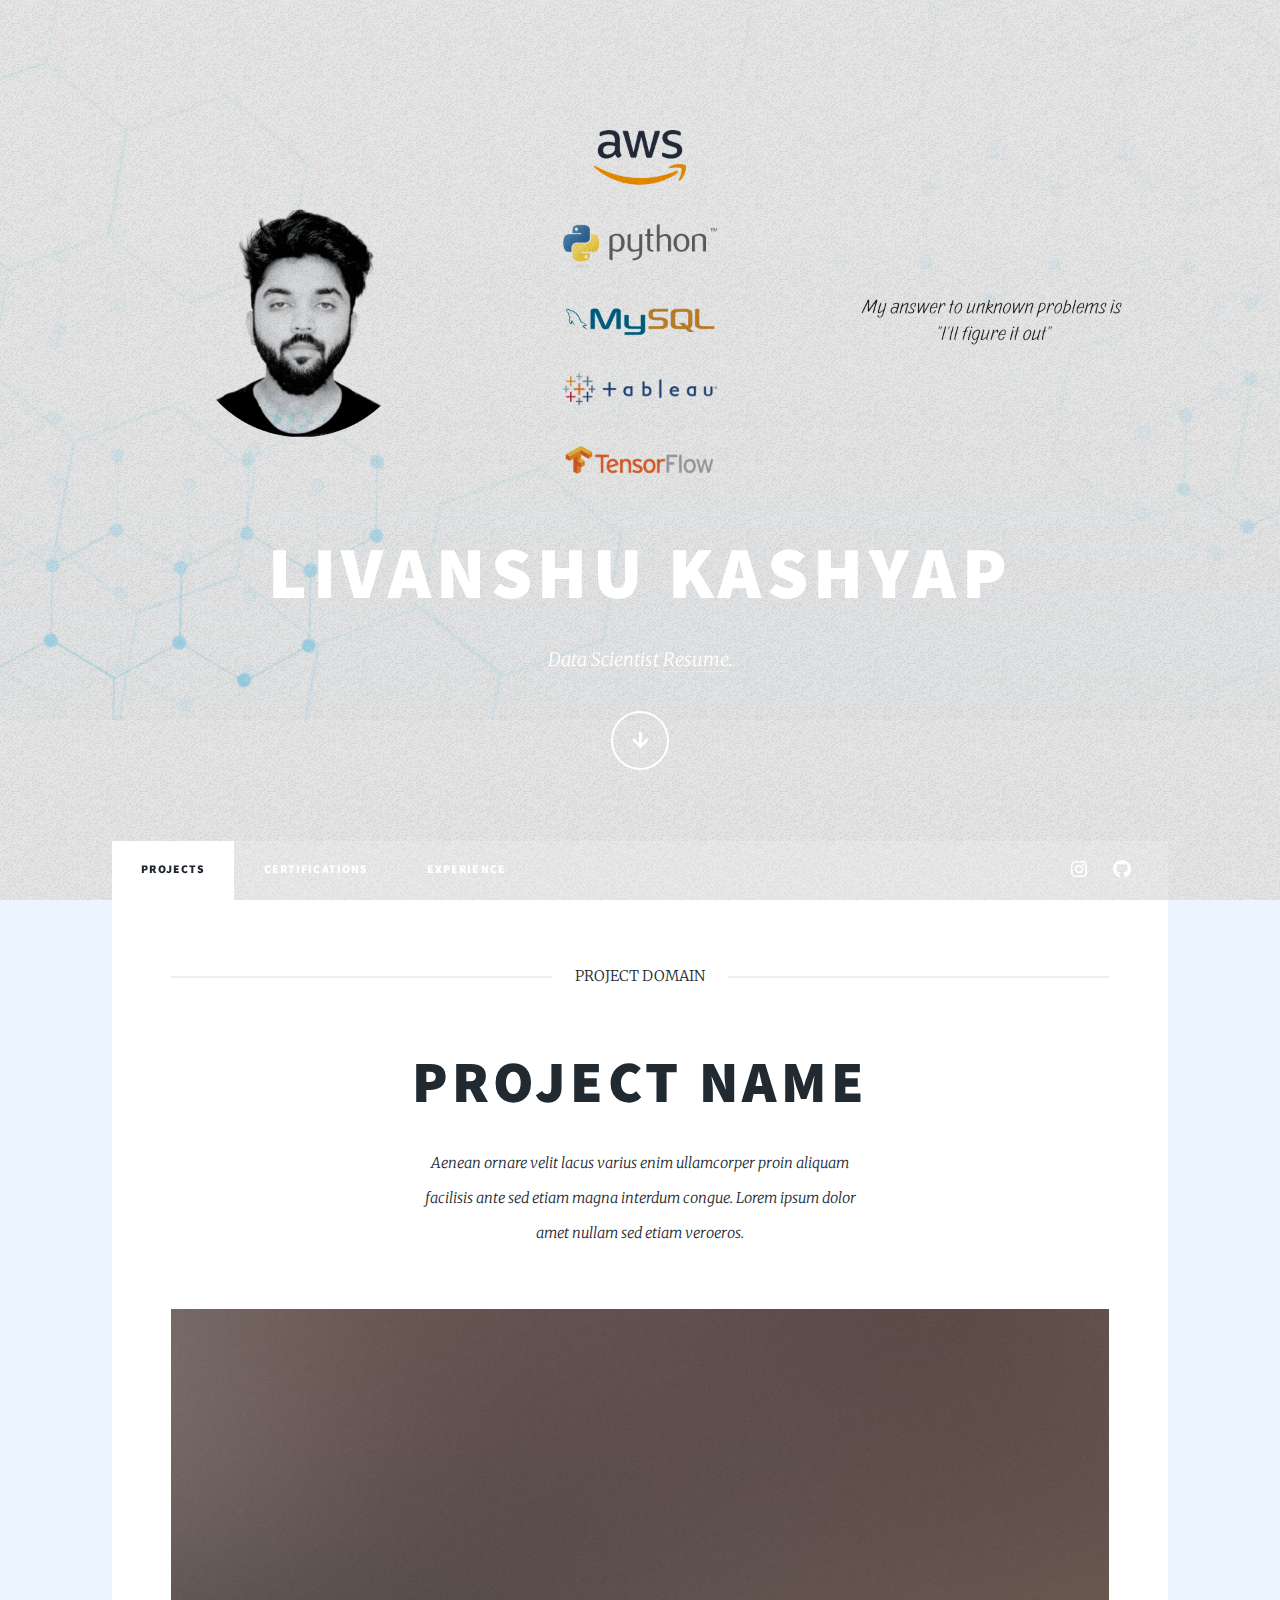
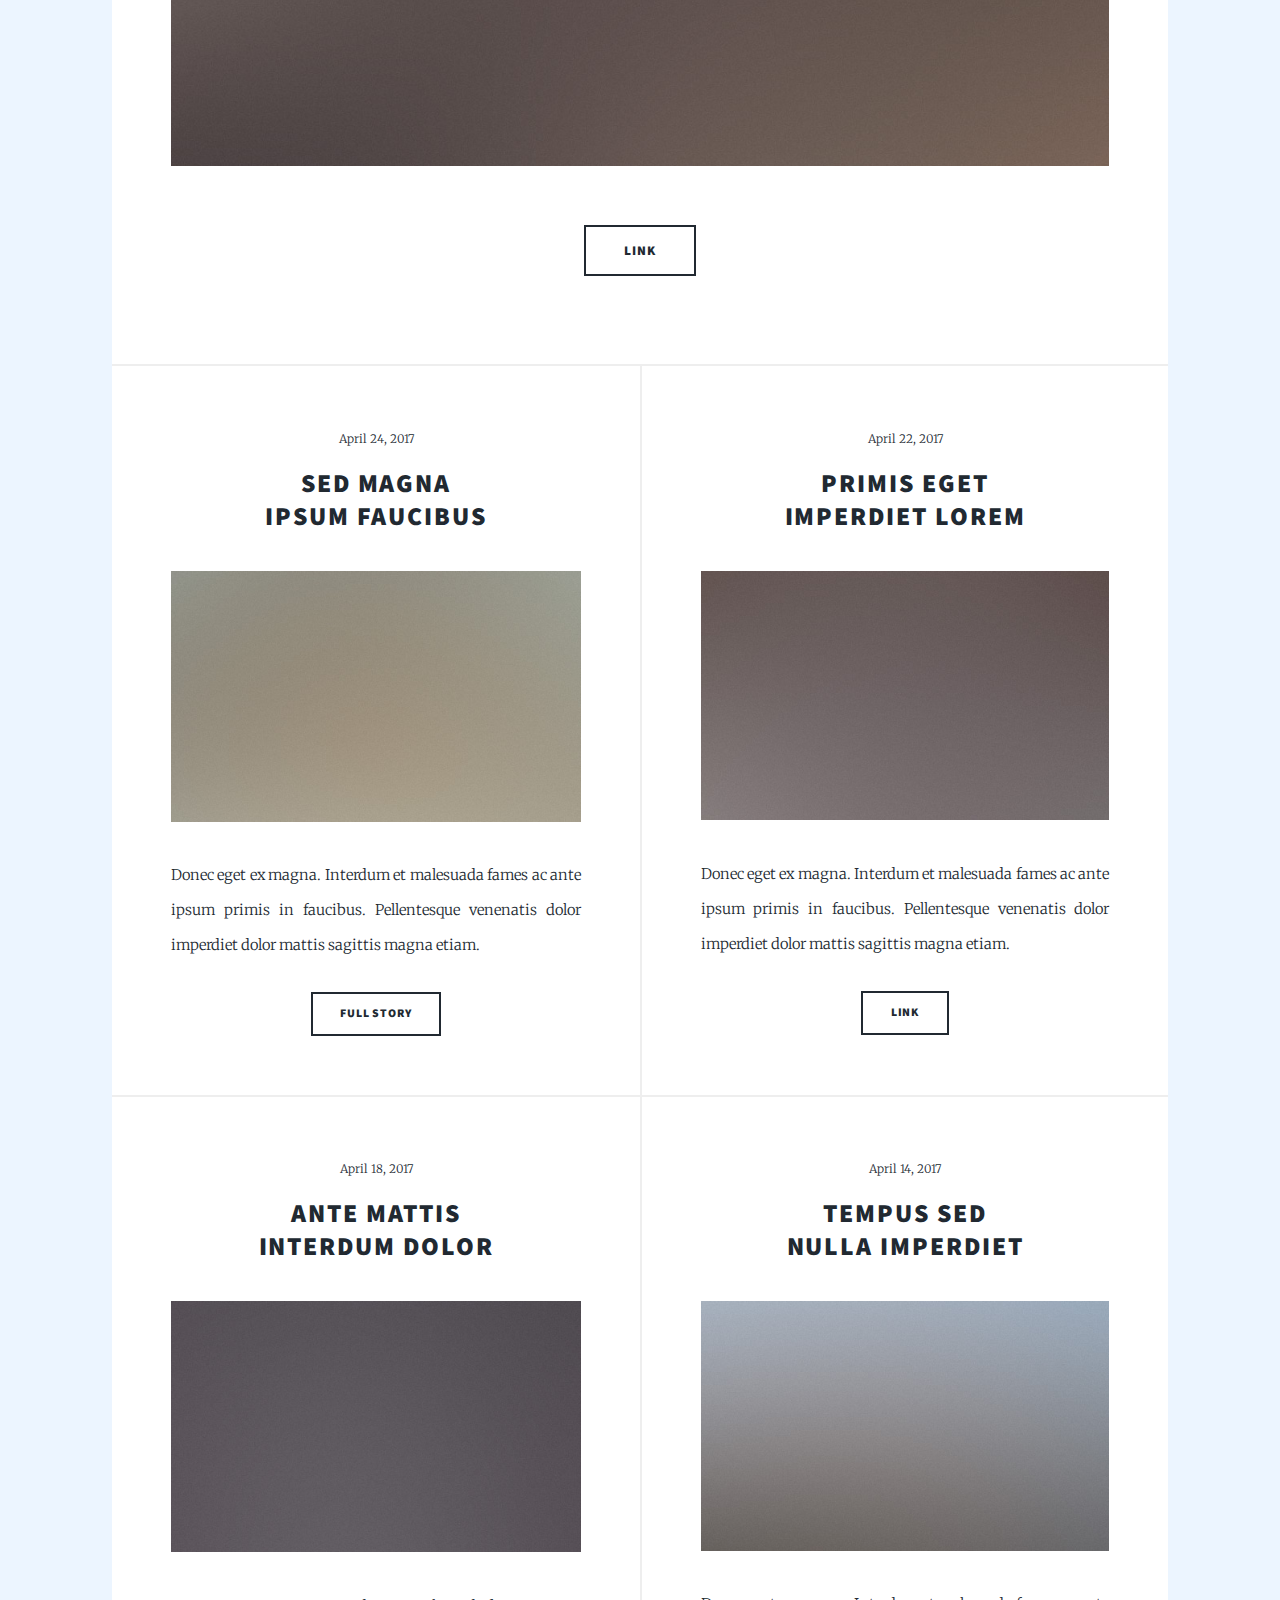
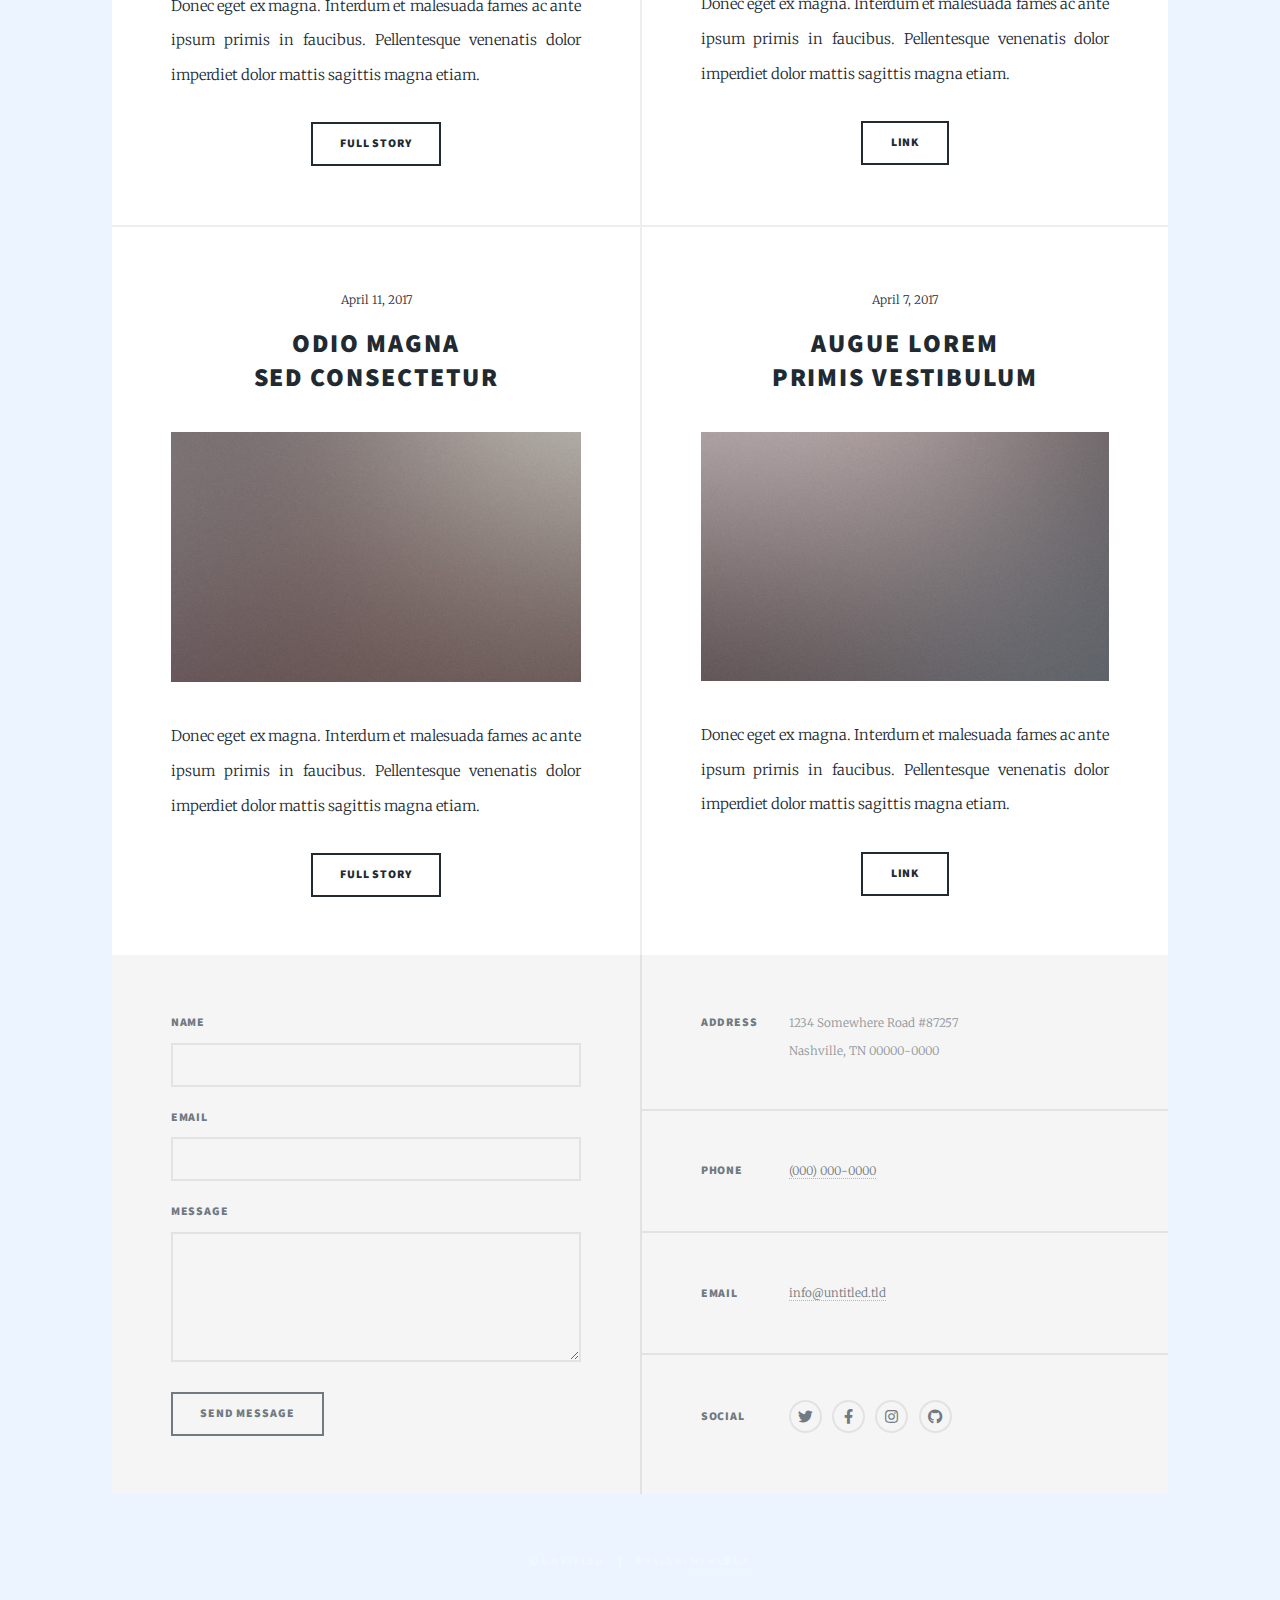
==== index.html @ 36670125 "HTML, CSS, JS files uploaded" ====
<!DOCTYPE HTML>
<!--
	Massively by HTML5 UP
	html5up.net | @ajlkn
	Free for personal and commercial use under the CCA 3.0 license (html5up.net/license)
-->
<html>
	<head>
		<title>Massively by HTML5 UP</title>
		<meta charset="utf-8" />
		<meta name="viewport" content="width=device-width, initial-scale=1, user-scalable=no" />
		<link rel="stylesheet" href="assets/css/main.css" />
		<noscript><link rel="stylesheet" href="assets/css/noscript.css" /></noscript>
	</head>
	<body class="is-preload">

		<!-- Wrapper -->
			<div id="wrapper" class="fade-in">

				<!-- Intro -->
					<div id="intro">
						<h1>Livanshu Kashyap<br />
						</h1>
						<p>Data Scientist <a href="https://html5up.net/license"> Resume</a>.</p>
						<ul class="actions">
							<li><a href="#header" class="button icon solid solo fa-arrow-down scrolly">Continue</a></li>
						</ul>
					</div>

				<!-- Header -->
					<header id="header">
						<a href="index.html" class="logo">RESUME</a>
					</header>

				<!-- Nav -->
					<nav id="nav">
						<ul class="links">
							<li class="active"><a href="index.html">PROJECTS</a></li>
							<li><a href="generic.html">CERTIFICATIONS</a></li>
							<li><a href="elements.html">EXPERIENCE</a></li>
						</ul>
						<ul class="icons">
							<li><a href="#" class="icon brands fa-instagram"><span class="label">Instagram</span></a></li>
							<li><a href="#" class="icon brands fa-github"><span class="label">GitHub</span></a></li>
						</ul>
					</nav>

				<!-- Main -->
					<div id="main">

						<!-- Featured Post -->
							<article class="post featured">
								<header class="major">
									<span class="date">PROJECT DOMAIN</span>
									<h2><a href="#">PROJECT NAME<br />
									</a></h2>
									<p>Aenean ornare velit lacus varius enim ullamcorper proin aliquam<br />
									facilisis ante sed etiam magna interdum congue. Lorem ipsum dolor<br />
									amet nullam sed etiam veroeros.</p>
								</header>
								<a href="#" class="image main"><img src="images/pic01.jpg" alt="" /></a>
								<ul class="actions special">
									<li><a href="#" class="button large">LINK</a></li>
								</ul>
							</article>

						<!-- Posts -->
							<section class="posts">
								<article>
									<header>
										<span class="date">April 24, 2017</span>
										<h2><a href="#">Sed magna<br />
										ipsum faucibus</a></h2>
									</header>
									<a href="#" class="image fit"><img src="images/pic02.jpg" alt="" /></a>
									<p>Donec eget ex magna. Interdum et malesuada fames ac ante ipsum primis in faucibus. Pellentesque venenatis dolor imperdiet dolor mattis sagittis magna etiam.</p>
									<ul class="actions special">
										<li><a href="#" class="button">Full Story</a></li>
									</ul>
								</article>
								<article>
									<header>
										<span class="date">April 22, 2017</span>
										<h2><a href="#">Primis eget<br />
										imperdiet lorem</a></h2>
									</header>
									<a href="#" class="image fit"><img src="images/pic03.jpg" alt="" /></a>
									<p>Donec eget ex magna. Interdum et malesuada fames ac ante ipsum primis in faucibus. Pellentesque venenatis dolor imperdiet dolor mattis sagittis magna etiam.</p>
									<ul class="actions special">
										<li><a href="#" class="button">LINK</a></li>
									</ul>
								</article>
								<article>
									<header>
										<span class="date">April 18, 2017</span>
										<h2><a href="#">Ante mattis<br />
										interdum dolor</a></h2>
									</header>
									<a href="#" class="image fit"><img src="images/pic04.jpg" alt="" /></a>
									<p>Donec eget ex magna. Interdum et malesuada fames ac ante ipsum primis in faucibus. Pellentesque venenatis dolor imperdiet dolor mattis sagittis magna etiam.</p>
									<ul class="actions special">
										<li><a href="#" class="button">Full Story</a></li>
									</ul>
								</article>
								<article>
									<header>
										<span class="date">April 14, 2017</span>
										<h2><a href="#">Tempus sed<br />
										nulla imperdiet</a></h2>
									</header>
									<a href="#" class="image fit"><img src="images/pic05.jpg" alt="" /></a>
									<p>Donec eget ex magna. Interdum et malesuada fames ac ante ipsum primis in faucibus. Pellentesque venenatis dolor imperdiet dolor mattis sagittis magna etiam.</p>
									<ul class="actions special">
										<li><a href="#" class="button">LINK</a></li>
									</ul>
								</article>
								<article>
									<header>
										<span class="date">April 11, 2017</span>
										<h2><a href="#">Odio magna<br />
										sed consectetur</a></h2>
									</header>
									<a href="#" class="image fit"><img src="images/pic06.jpg" alt="" /></a>
									<p>Donec eget ex magna. Interdum et malesuada fames ac ante ipsum primis in faucibus. Pellentesque venenatis dolor imperdiet dolor mattis sagittis magna etiam.</p>
									<ul class="actions special">
										<li><a href="#" class="button">Full Story</a></li>
									</ul>
								</article>
								<article>
									<header>
										<span class="date">April 7, 2017</span>
										<h2><a href="#">Augue lorem<br />
										primis vestibulum</a></h2>
									</header>
									<a href="#" class="image fit"><img src="images/pic07.jpg" alt="" /></a>
									<p>Donec eget ex magna. Interdum et malesuada fames ac ante ipsum primis in faucibus. Pellentesque venenatis dolor imperdiet dolor mattis sagittis magna etiam.</p>
									<ul class="actions special">
										<li><a href="#" class="button">LINK</a></li>
									</ul>
								</article>
							</section>

						<!-- Footer -->


					</div>

				<!-- Footer -->
					<footer id="footer">
						<section>
							<form method="post" action="#">
								<div class="fields">
									<div class="field">
										<label for="name">Name</label>
										<input type="text" name="name" id="name" />
									</div>
									<div class="field">
										<label for="email">Email</label>
										<input type="text" name="email" id="email" />
									</div>
									<div class="field">
										<label for="message">Message</label>
										<textarea name="message" id="message" rows="3"></textarea>
									</div>
								</div>
								<ul class="actions">
									<li><input type="submit" value="Send Message" /></li>
								</ul>
							</form>
						</section>
						<section class="split contact">
							<section class="alt">
								<h3>Address</h3>
								<p>1234 Somewhere Road #87257<br />
								Nashville, TN 00000-0000</p>
							</section>
							<section>
								<h3>Phone</h3>
								<p><a href="#">(000) 000-0000</a></p>
							</section>
							<section>
								<h3>Email</h3>
								<p><a href="#">info@untitled.tld</a></p>
							</section>
							<section>
								<h3>Social</h3>
								<ul class="icons alt">
									<li><a href="#" class="icon brands alt fa-twitter"><span class="label">Twitter</span></a></li>
									<li><a href="#" class="icon brands alt fa-facebook-f"><span class="label">Facebook</span></a></li>
									<li><a href="#" class="icon brands alt fa-instagram"><span class="label">Instagram</span></a></li>
									<li><a href="#" class="icon brands alt fa-github"><span class="label">GitHub</span></a></li>
								</ul>
							</section>
						</section>
					</footer>

				<!-- Copyright -->
					<div id="copyright">
						<ul><li>&copy; Untitled</li><li>Design: <a href="https://html5up.net">HTML5 UP</a></li></ul>
					</div>

			</div>

		<!-- Scripts -->
			<script src="assets/js/jquery.min.js"></script>
			<script src="assets/js/jquery.scrollex.min.js"></script>
			<script src="assets/js/jquery.scrolly.min.js"></script>
			<script src="assets/js/browser.min.js"></script>
			<script src="assets/js/breakpoints.min.js"></script>
			<script src="assets/js/util.js"></script>
			<script src="assets/js/main.js"></script>

	</body>
</html>
---- assets/css/main.css ----
@import url(fontawesome-all.min.css);
@import url("https://fonts.googleapis.com/css?family=Merriweather:300,700,300italic,700italic|Source+Sans+Pro:900");

/*
	Massively by HTML5 UP
	html5up.net | @ajlkn
	Free for personal and commercial use under the CCA 3.0 license (html5up.net/license)
*/

html, body, div, span, applet, object,
iframe, h1, h2, h3, h4, h5, h6, p, blockquote,
pre, a, abbr, acronym, address, big, cite,
code, del, dfn, em, img, ins, kbd, q, s, samp,
small, strike, strong, sub, sup, tt, var, b,
u, i, center, dl, dt, dd, ol, ul, li, fieldset,
form, label, legend, table, caption, tbody,
tfoot, thead, tr, th, td, article, aside,
canvas, details, embed, figure, figcaption,
footer, header, hgroup, menu, nav, output, ruby,
section, summary, time, mark, audio, video {
	margin: 0;
	padding: 0;
	border: 0;
	font-size: 100%;
	font: inherit;
	vertical-align: baseline;}

article, aside, details, figcaption, figure,
footer, header, hgroup, menu, nav, section {
	display: block;}

body {
	line-height: 1;
}

ol, ul {
	list-style: none;
}

blockquote, q {
	quotes: none;
}

	blockquote:before, blockquote:after, q:before, q:after {
		content: '';
		content: none;
	}

table {
	border-collapse: collapse;
	border-spacing: 0;
}

body {
	-webkit-text-size-adjust: none;
}

mark {
	background-color: transparent;
	color: inherit;
}

input::-moz-focus-inner {
	border: 0;
	padding: 0;
}

input, select, textarea {
	-moz-appearance: none;
	-webkit-appearance: none;
	-ms-appearance: none;
	appearance: none;
}

/* Basic */

	@-ms-viewport {
		width: device-width;
	}

	body {
		-ms-overflow-style: scrollbar;
	}

	@media screen and (max-width: 480px) {

		html, body {
			min-width: 320px;
		}

	}

	html {
		box-sizing: border-box;
	}

	*, *:before, *:after {
		box-sizing: inherit;
	}

	body {
		background-color: #ecf5ff;
	}

		body.is-preload *, body.is-preload *:before, body.is-preload *:after {
			-moz-animation: none !important;
			-webkit-animation: none !important;
			-ms-animation: none !important;
			animation: none !important;
			-moz-transition: none !important;
			-webkit-transition: none !important;
			-ms-transition: none !important;
			transition: none !important;
		}

/* Type */

	html {
		font-size: 16pt;
	}

		@media screen and (max-width: 1680px) {

			html {
				font-size: 12pt;
			}

		}

		@media screen and (max-width: 1280px) {

			html {
				font-size: 11pt;
			}

		}

		@media screen and (max-width: 360px) {

			html {
				font-size: 10pt;
			}

		}

	body {
		color: #212931;
	}

	body, input, select, textarea {
		font-family: "Merriweather", Georgia, serif;
		font-weight: 300;
		font-size: 1rem;
		line-height: 2.375;
	}

	a {
		-moz-transition: color 0.2s ease-in-out, background-color 0.2s ease-in-out, border-color 0.2s ease-in-out, box-shadow 0.2s ease-in-out;
		-webkit-transition: color 0.2s ease-in-out, background-color 0.2s ease-in-out, border-color 0.2s ease-in-out, box-shadow 0.2s ease-in-out;
		-ms-transition: color 0.2s ease-in-out, background-color 0.2s ease-in-out, border-color 0.2s ease-in-out, box-shadow 0.2s ease-in-out;
		transition: color 0.2s ease-in-out, background-color 0.2s ease-in-out, border-color 0.2s ease-in-out, box-shadow 0.2s ease-in-out;
		border-bottom: dotted 1px;
		text-decoration: none;
	}

		a:hover {
			border-bottom-color: transparent;
		}

	strong, b {
		font-weight: 600;
	}

	em, i {
		font-style: italic;
	}

	p {
		text-align: justify;
		margin: 0 0 2rem 0;
	}

	h1, h2, h3, h4, h5, h6 {
		font-family: "Source Sans Pro", Helvetica, sans-serif;
		font-weight: 900;
		line-height: 1.5;
		letter-spacing: 0.075em;
		text-transform: uppercase;
		margin: 0 0 1rem 0;
	}

		h1 a, h2 a, h3 a, h4 a, h5 a, h6 a {
			border-bottom: 0;
			color: inherit;
			text-decoration: none;
		}

	h1 {
		font-size: 4rem;
		line-height: 1.1;
		margin: 0 0 2rem 0;
	}

	h2 {
		font-size: 1.75rem;
		line-height: 1.3;
		margin: 0 0 1.5rem 0;
	}

	h3 {
		font-size: 1.25rem;
		margin: 0 0 1.5rem 0;
	}

	h4 {
		font-size: 1rem;
	}

	h5 {
		font-size: 0.9rem;
	}

	h6 {
		font-size: 0.8rem;
	}

	sub {
		font-size: 0.8rem;
		position: relative;
		top: 0.5rem;
	}

	sup {
		font-size: 0.8rem;
		position: relative;
		top: -0.5rem;
	}

	blockquote {
		border-left: solid 4px;
		font-style: italic;
		margin: 0 0 2rem 0;
		padding: 0.5rem 0 0.5rem 2rem;
	}

	code {
		border: solid 2px;
		font-family: "Courier New", monospace;
		font-size: 0.9rem;
		margin: 0 0.25rem;
		padding: 0.25rem 0.65rem;
	}

	pre {
		-webkit-overflow-scrolling: touch;
		font-family: "Courier New", monospace;
		font-size: 0.9rem;
		margin: 0 0 2rem 0;
	}

		pre code {
			display: block;
			line-height: 1.75;
			padding: 1rem 1.5rem;
			overflow-x: auto;
		}

	hr {
		border: 0;
		border-bottom: solid 2px;
		margin: 3rem 0;
	}

		hr.major {
			margin: 5rem 0;
		}

	.align-left {
		text-align: left;
	}

	.align-center {
		text-align: center;
	}

	.align-right {
		text-align: right;
	}

	input, select, textarea {
		color: #212931;
	}

	a {
		color: #212931;
		border-bottom-color: rgba(33, 41, 49, 0.5);
	}

		a:hover {
			border-bottom-color: transparent;
			color: #18bfef !important;
		}

	strong, b {
		color: #212931;
	}

	h1, h2, h3, h4, h5, h6 {
		color: #212931;
	}

	blockquote {
		border-left-color: #eeeeee;
	}

	code {
		background: rgba(220, 220, 220, 0.25);
		border-color: #eeeeee;
	}

	hr {
		border-bottom-color: #eeeeee;
	}

/* Row */

	.row {
		display: flex;
		flex-wrap: wrap;
		box-sizing: border-box;
		align-items: stretch;
	}

		.row > * {
			box-sizing: border-box;
		}

		.row.gtr-uniform > * > :last-child {
			margin-bottom: 0;
		}

		.row.aln-left {
			justify-content: flex-start;
		}

		.row.aln-center {
			justify-content: center;
		}

		.row.aln-right {
			justify-content: flex-end;
		}

		.row.aln-top {
			align-items: flex-start;
		}

		.row.aln-middle {
			align-items: center;
		}

		.row.aln-bottom {
			align-items: flex-end;
		}

		.row > .imp {
			order: -1;
		}

		.row > .col-1 {
			width: 8.33333%;
		}

		.row > .off-1 {
			margin-left: 8.33333%;
		}

		.row > .col-2 {
			width: 16.66667%;
		}

		.row > .off-2 {
			margin-left: 16.66667%;
		}

		.row > .col-3 {
			width: 25%;
		}

		.row > .off-3 {
			margin-left: 25%;
		}

		.row > .col-4 {
			width: 33.33333%;
		}

		.row > .off-4 {
			margin-left: 33.33333%;
		}

		.row > .col-5 {
			width: 41.66667%;
		}

		.row > .off-5 {
			margin-left: 41.66667%;
		}

		.row > .col-6 {
			width: 50%;
		}

		.row > .off-6 {
			margin-left: 50%;
		}

		.row > .col-7 {
			width: 58.33333%;
		}

		.row > .off-7 {
			margin-left: 58.33333%;
		}

		.row > .col-8 {
			width: 66.66667%;
		}

		.row > .off-8 {
			margin-left: 66.66667%;
		}

		.row > .col-9 {
			width: 75%;
		}

		.row > .off-9 {
			margin-left: 75%;
		}

		.row > .col-10 {
			width: 83.33333%;
		}

		.row > .off-10 {
			margin-left: 83.33333%;
		}

		.row > .col-11 {
			width: 91.66667%;
		}

		.row > .off-11 {
			margin-left: 91.66667%;
		}

		.row > .col-12 {
			width: 100%;
		}

		.row > .off-12 {
			margin-left: 100%;
		}

		.row.gtr-0 {
			margin-top: 0;
			margin-left: 0rem;
		}

			.row.gtr-0 > * {
				padding: 0 0 0 0rem;
			}

			.row.gtr-0.gtr-uniform {
				margin-top: 0rem;
			}

				.row.gtr-0.gtr-uniform > * {
					padding-top: 0rem;
				}

		.row.gtr-25 {
			margin-top: 0;
			margin-left: -0.375rem;
		}

			.row.gtr-25 > * {
				padding: 0 0 0 0.375rem;
			}

			.row.gtr-25.gtr-uniform {
				margin-top: -0.375rem;
			}

				.row.gtr-25.gtr-uniform > * {
					padding-top: 0.375rem;
				}

		.row.gtr-50 {
			margin-top: 0;
			margin-left: -0.75rem;
		}

			.row.gtr-50 > * {
				padding: 0 0 0 0.75rem;
			}

			.row.gtr-50.gtr-uniform {
				margin-top: -0.75rem;
			}

				.row.gtr-50.gtr-uniform > * {
					padding-top: 0.75rem;
				}

		.row {
			margin-top: 0;
			margin-left: -1.5rem;
		}

			.row > * {
				padding: 0 0 0 1.5rem;
			}

			.row.gtr-uniform {
				margin-top: -1.5rem;
			}

				.row.gtr-uniform > * {
					padding-top: 1.5rem;
				}

		.row.gtr-150 {
			margin-top: 0;
			margin-left: -2.25rem;
		}

			.row.gtr-150 > * {
				padding: 0 0 0 2.25rem;
			}

			.row.gtr-150.gtr-uniform {
				margin-top: -2.25rem;
			}

				.row.gtr-150.gtr-uniform > * {
					padding-top: 2.25rem;
				}

		.row.gtr-200 {
			margin-top: 0;
			margin-left: -3rem;
		}

			.row.gtr-200 > * {
				padding: 0 0 0 3rem;
			}

			.row.gtr-200.gtr-uniform {
				margin-top: -3rem;
			}

				.row.gtr-200.gtr-uniform > * {
					padding-top: 3rem;
				}

		@media screen and (max-width: 1680px) {

			.row {
				display: flex;
				flex-wrap: wrap;
				box-sizing: border-box;
				align-items: stretch;
			}

				.row > * {
					box-sizing: border-box;
				}

				.row.gtr-uniform > * > :last-child {
					margin-bottom: 0;
				}

				.row.aln-left {
					justify-content: flex-start;
				}

				.row.aln-center {
					justify-content: center;
				}

				.row.aln-right {
					justify-content: flex-end;
				}

				.row.aln-top {
					align-items: flex-start;
				}

				.row.aln-middle {
					align-items: center;
				}

				.row.aln-bottom {
					align-items: flex-end;
				}

				.row > .imp-xlarge {
					order: -1;
				}

				.row > .col-1-xlarge {
					width: 8.33333%;
				}

				.row > .off-1-xlarge {
					margin-left: 8.33333%;
				}

				.row > .col-2-xlarge {
					width: 16.66667%;
				}

				.row > .off-2-xlarge {
					margin-left: 16.66667%;
				}

				.row > .col-3-xlarge {
					width: 25%;
				}

				.row > .off-3-xlarge {
					margin-left: 25%;
				}

				.row > .col-4-xlarge {
					width: 33.33333%;
				}

				.row > .off-4-xlarge {
					margin-left: 33.33333%;
				}

				.row > .col-5-xlarge {
					width: 41.66667%;
				}

				.row > .off-5-xlarge {
					margin-left: 41.66667%;
				}

				.row > .col-6-xlarge {
					width: 50%;
				}

				.row > .off-6-xlarge {
					margin-left: 50%;
				}

				.row > .col-7-xlarge {
					width: 58.33333%;
				}

				.row > .off-7-xlarge {
					margin-left: 58.33333%;
				}

				.row > .col-8-xlarge {
					width: 66.66667%;
				}

				.row > .off-8-xlarge {
					margin-left: 66.66667%;
				}

				.row > .col-9-xlarge {
					width: 75%;
				}

				.row > .off-9-xlarge {
					margin-left: 75%;
				}

				.row > .col-10-xlarge {
					width: 83.33333%;
				}

				.row > .off-10-xlarge {
					margin-left: 83.33333%;
				}

				.row > .col-11-xlarge {
					width: 91.66667%;
				}

				.row > .off-11-xlarge {
					margin-left: 91.66667%;
				}

				.row > .col-12-xlarge {
					width: 100%;
				}

				.row > .off-12-xlarge {
					margin-left: 100%;
				}

				.row.gtr-0 {
					margin-top: 0;
					margin-left: 0rem;
				}

					.row.gtr-0 > * {
						padding: 0 0 0 0rem;
					}

					.row.gtr-0.gtr-uniform {
						margin-top: 0rem;
					}

						.row.gtr-0.gtr-uniform > * {
							padding-top: 0rem;
						}

				.row.gtr-25 {
					margin-top: 0;
					margin-left: -0.375rem;
				}

					.row.gtr-25 > * {
						padding: 0 0 0 0.375rem;
					}

					.row.gtr-25.gtr-uniform {
						margin-top: -0.375rem;
					}

						.row.gtr-25.gtr-uniform > * {
							padding-top: 0.375rem;
						}

				.row.gtr-50 {
					margin-top: 0;
					margin-left: -0.75rem;
				}

					.row.gtr-50 > * {
						padding: 0 0 0 0.75rem;
					}

					.row.gtr-50.gtr-uniform {
						margin-top: -0.75rem;
					}

						.row.gtr-50.gtr-uniform > * {
							padding-top: 0.75rem;
						}

				.row {
					margin-top: 0;
					margin-left: -1.5rem;
				}

					.row > * {
						padding: 0 0 0 1.5rem;
					}

					.row.gtr-uniform {
						margin-top: -1.5rem;
					}

						.row.gtr-uniform > * {
							padding-top: 1.5rem;
						}

				.row.gtr-150 {
					margin-top: 0;
					margin-left: -2.25rem;
				}

					.row.gtr-150 > * {
						padding: 0 0 0 2.25rem;
					}

					.row.gtr-150.gtr-uniform {
						margin-top: -2.25rem;
					}

						.row.gtr-150.gtr-uniform > * {
							padding-top: 2.25rem;
						}

				.row.gtr-200 {
					margin-top: 0;
					margin-left: -3rem;
				}

					.row.gtr-200 > * {
						padding: 0 0 0 3rem;
					}

					.row.gtr-200.gtr-uniform {
						margin-top: -3rem;
					}

						.row.gtr-200.gtr-uniform > * {
							padding-top: 3rem;
						}

		}

		@media screen and (max-width: 1280px) {

			.row {
				display: flex;
				flex-wrap: wrap;
				box-sizing: border-box;
				align-items: stretch;
			}

				.row > * {
					box-sizing: border-box;
				}

				.row.gtr-uniform > * > :last-child {
					margin-bottom: 0;
				}

				.row.aln-left {
					justify-content: flex-start;
				}

				.row.aln-center {
					justify-content: center;
				}

				.row.aln-right {
					justify-content: flex-end;
				}

				.row.aln-top {
					align-items: flex-start;
				}

				.row.aln-middle {
					align-items: center;
				}

				.row.aln-bottom {
					align-items: flex-end;
				}

				.row > .imp-large {
					order: -1;
				}

				.row > .col-1-large {
					width: 8.33333%;
				}

				.row > .off-1-large {
					margin-left: 8.33333%;
				}

				.row > .col-2-large {
					width: 16.66667%;
				}

				.row > .off-2-large {
					margin-left: 16.66667%;
				}

				.row > .col-3-large {
					width: 25%;
				}

				.row > .off-3-large {
					margin-left: 25%;
				}

				.row > .col-4-large {
					width: 33.33333%;
				}

				.row > .off-4-large {
					margin-left: 33.33333%;
				}

				.row > .col-5-large {
					width: 41.66667%;
				}

				.row > .off-5-large {
					margin-left: 41.66667%;
				}

				.row > .col-6-large {
					width: 50%;
				}

				.row > .off-6-large {
					margin-left: 50%;
				}

				.row > .col-7-large {
					width: 58.33333%;
				}

				.row > .off-7-large {
					margin-left: 58.33333%;
				}

				.row > .col-8-large {
					width: 66.66667%;
				}

				.row > .off-8-large {
					margin-left: 66.66667%;
				}

				.row > .col-9-large {
					width: 75%;
				}

				.row > .off-9-large {
					margin-left: 75%;
				}

				.row > .col-10-large {
					width: 83.33333%;
				}

				.row > .off-10-large {
					margin-left: 83.33333%;
				}

				.row > .col-11-large {
					width: 91.66667%;
				}

				.row > .off-11-large {
					margin-left: 91.66667%;
				}

				.row > .col-12-large {
					width: 100%;
				}

				.row > .off-12-large {
					margin-left: 100%;
				}

				.row.gtr-0 {
					margin-top: 0;
					margin-left: 0rem;
				}

					.row.gtr-0 > * {
						padding: 0 0 0 0rem;
					}

					.row.gtr-0.gtr-uniform {
						margin-top: 0rem;
					}

						.row.gtr-0.gtr-uniform > * {
							padding-top: 0rem;
						}

				.row.gtr-25 {
					margin-top: 0;
					margin-left: -0.375rem;
				}

					.row.gtr-25 > * {
						padding: 0 0 0 0.375rem;
					}

					.row.gtr-25.gtr-uniform {
						margin-top: -0.375rem;
					}

						.row.gtr-25.gtr-uniform > * {
							padding-top: 0.375rem;
						}

				.row.gtr-50 {
					margin-top: 0;
					margin-left: -0.75rem;
				}

					.row.gtr-50 > * {
						padding: 0 0 0 0.75rem;
					}

					.row.gtr-50.gtr-uniform {
						margin-top: -0.75rem;
					}

						.row.gtr-50.gtr-uniform > * {
							padding-top: 0.75rem;
						}

				.row {
					margin-top: 0;
					margin-left: -1.5rem;
				}

					.row > * {
						padding: 0 0 0 1.5rem;
					}

					.row.gtr-uniform {
						margin-top: -1.5rem;
					}

						.row.gtr-uniform > * {
							padding-top: 1.5rem;
						}

				.row.gtr-150 {
					margin-top: 0;
					margin-left: -2.25rem;
				}

					.row.gtr-150 > * {
						padding: 0 0 0 2.25rem;
					}

					.row.gtr-150.gtr-uniform {
						margin-top: -2.25rem;
					}

						.row.gtr-150.gtr-uniform > * {
							padding-top: 2.25rem;
						}

				.row.gtr-200 {
					margin-top: 0;
					margin-left: -3rem;
				}

					.row.gtr-200 > * {
						padding: 0 0 0 3rem;
					}

					.row.gtr-200.gtr-uniform {
						margin-top: -3rem;
					}

						.row.gtr-200.gtr-uniform > * {
							padding-top: 3rem;
						}

		}

		@media screen and (max-width: 980px) {

			.row {
				display: flex;
				flex-wrap: wrap;
				box-sizing: border-box;
				align-items: stretch;
			}

				.row > * {
					box-sizing: border-box;
				}

				.row.gtr-uniform > * > :last-child {
					margin-bottom: 0;
				}

				.row.aln-left {
					justify-content: flex-start;
				}

				.row.aln-center {
					justify-content: center;
				}

				.row.aln-right {
					justify-content: flex-end;
				}

				.row.aln-top {
					align-items: flex-start;
				}

				.row.aln-middle {
					align-items: center;
				}

				.row.aln-bottom {
					align-items: flex-end;
				}

				.row > .imp-medium {
					order: -1;
				}

				.row > .col-1-medium {
					width: 8.33333%;
				}

				.row > .off-1-medium {
					margin-left: 8.33333%;
				}

				.row > .col-2-medium {
					width: 16.66667%;
				}

				.row > .off-2-medium {
					margin-left: 16.66667%;
				}

				.row > .col-3-medium {
					width: 25%;
				}

				.row > .off-3-medium {
					margin-left: 25%;
				}

				.row > .col-4-medium {
					width: 33.33333%;
				}

				.row > .off-4-medium {
					margin-left: 33.33333%;
				}

				.row > .col-5-medium {
					width: 41.66667%;
				}

				.row > .off-5-medium {
					margin-left: 41.66667%;
				}

				.row > .col-6-medium {
					width: 50%;
				}

				.row > .off-6-medium {
					margin-left: 50%;
				}

				.row > .col-7-medium {
					width: 58.33333%;
				}

				.row > .off-7-medium {
					margin-left: 58.33333%;
				}

				.row > .col-8-medium {
					width: 66.66667%;
				}

				.row > .off-8-medium {
					margin-left: 66.66667%;
				}

				.row > .col-9-medium {
					width: 75%;
				}

				.row > .off-9-medium {
					margin-left: 75%;
				}

				.row > .col-10-medium {
					width: 83.33333%;
				}

				.row > .off-10-medium {
					margin-left: 83.33333%;
				}

				.row > .col-11-medium {
					width: 91.66667%;
				}

				.row > .off-11-medium {
					margin-left: 91.66667%;
				}

				.row > .col-12-medium {
					width: 100%;
				}

				.row > .off-12-medium {
					margin-left: 100%;
				}

				.row.gtr-0 {
					margin-top: 0;
					margin-left: 0rem;
				}

					.row.gtr-0 > * {
						padding: 0 0 0 0rem;
					}

					.row.gtr-0.gtr-uniform {
						margin-top: 0rem;
					}

						.row.gtr-0.gtr-uniform > * {
							padding-top: 0rem;
						}

				.row.gtr-25 {
					margin-top: 0;
					margin-left: -0.375rem;
				}

					.row.gtr-25 > * {
						padding: 0 0 0 0.375rem;
					}

					.row.gtr-25.gtr-uniform {
						margin-top: -0.375rem;
					}

						.row.gtr-25.gtr-uniform > * {
							padding-top: 0.375rem;
						}

				.row.gtr-50 {
					margin-top: 0;
					margin-left: -0.75rem;
				}

					.row.gtr-50 > * {
						padding: 0 0 0 0.75rem;
					}

					.row.gtr-50.gtr-uniform {
						margin-top: -0.75rem;
					}

						.row.gtr-50.gtr-uniform > * {
							padding-top: 0.75rem;
						}

				.row {
					margin-top: 0;
					margin-left: -1.5rem;
				}

					.row > * {
						padding: 0 0 0 1.5rem;
					}

					.row.gtr-uniform {
						margin-top: -1.5rem;
					}

						.row.gtr-uniform > * {
							padding-top: 1.5rem;
						}

				.row.gtr-150 {
					margin-top: 0;
					margin-left: -2.25rem;
				}

					.row.gtr-150 > * {
						padding: 0 0 0 2.25rem;
					}

					.row.gtr-150.gtr-uniform {
						margin-top: -2.25rem;
					}

						.row.gtr-150.gtr-uniform > * {
							padding-top: 2.25rem;
						}

				.row.gtr-200 {
					margin-top: 0;
					margin-left: -3rem;
				}

					.row.gtr-200 > * {
						padding: 0 0 0 3rem;
					}

					.row.gtr-200.gtr-uniform {
						margin-top: -3rem;
					}

						.row.gtr-200.gtr-uniform > * {
							padding-top: 3rem;
						}

		}

		@media screen and (max-width: 736px) {

			.row {
				display: flex;
				flex-wrap: wrap;
				box-sizing: border-box;
				align-items: stretch;
			}

				.row > * {
					box-sizing: border-box;
				}

				.row.gtr-uniform > * > :last-child {
					margin-bottom: 0;
				}

				.row.aln-left {
					justify-content: flex-start;
				}

				.row.aln-center {
					justify-content: center;
				}

				.row.aln-right {
					justify-content: flex-end;
				}

				.row.aln-top {
					align-items: flex-start;
				}

				.row.aln-middle {
					align-items: center;
				}

				.row.aln-bottom {
					align-items: flex-end;
				}

				.row > .imp-small {
					order: -1;
				}

				.row > .col-1-small {
					width: 8.33333%;
				}

				.row > .off-1-small {
					margin-left: 8.33333%;
				}

				.row > .col-2-small {
					width: 16.66667%;
				}

				.row > .off-2-small {
					margin-left: 16.66667%;
				}

				.row > .col-3-small {
					width: 25%;
				}

				.row > .off-3-small {
					margin-left: 25%;
				}

				.row > .col-4-small {
					width: 33.33333%;
				}

				.row > .off-4-small {
					margin-left: 33.33333%;
				}

				.row > .col-5-small {
					width: 41.66667%;
				}

				.row > .off-5-small {
					margin-left: 41.66667%;
				}

				.row > .col-6-small {
					width: 50%;
				}

				.row > .off-6-small {
					margin-left: 50%;
				}

				.row > .col-7-small {
					width: 58.33333%;
				}

				.row > .off-7-small {
					margin-left: 58.33333%;
				}

				.row > .col-8-small {
					width: 66.66667%;
				}

				.row > .off-8-small {
					margin-left: 66.66667%;
				}

				.row > .col-9-small {
					width: 75%;
				}

				.row > .off-9-small {
					margin-left: 75%;
				}

				.row > .col-10-small {
					width: 83.33333%;
				}

				.row > .off-10-small {
					margin-left: 83.33333%;
				}

				.row > .col-11-small {
					width: 91.66667%;
				}

				.row > .off-11-small {
					margin-left: 91.66667%;
				}

				.row > .col-12-small {
					width: 100%;
				}

				.row > .off-12-small {
					margin-left: 100%;
				}

				.row.gtr-0 {
					margin-top: 0;
					margin-left: 0rem;
				}

					.row.gtr-0 > * {
						padding: 0 0 0 0rem;
					}

					.row.gtr-0.gtr-uniform {
						margin-top: 0rem;
					}

						.row.gtr-0.gtr-uniform > * {
							padding-top: 0rem;
						}

				.row.gtr-25 {
					margin-top: 0;
					margin-left: -0.375rem;
				}

					.row.gtr-25 > * {
						padding: 0 0 0 0.375rem;
					}

					.row.gtr-25.gtr-uniform {
						margin-top: -0.375rem;
					}

						.row.gtr-25.gtr-uniform > * {
							padding-top: 0.375rem;
						}

				.row.gtr-50 {
					margin-top: 0;
					margin-left: -0.75rem;
				}

					.row.gtr-50 > * {
						padding: 0 0 0 0.75rem;
					}

					.row.gtr-50.gtr-uniform {
						margin-top: -0.75rem;
					}

						.row.gtr-50.gtr-uniform > * {
							padding-top: 0.75rem;
						}

				.row {
					margin-top: 0;
					margin-left: -1.5rem;
				}

					.row > * {
						padding: 0 0 0 1.5rem;
					}

					.row.gtr-uniform {
						margin-top: -1.5rem;
					}

						.row.gtr-uniform > * {
							padding-top: 1.5rem;
						}

				.row.gtr-150 {
					margin-top: 0;
					margin-left: -2.25rem;
				}

					.row.gtr-150 > * {
						padding: 0 0 0 2.25rem;
					}

					.row.gtr-150.gtr-uniform {
						margin-top: -2.25rem;
					}

						.row.gtr-150.gtr-uniform > * {
							padding-top: 2.25rem;
						}

				.row.gtr-200 {
					margin-top: 0;
					margin-left: -3rem;
				}

					.row.gtr-200 > * {
						padding: 0 0 0 3rem;
					}

					.row.gtr-200.gtr-uniform {
						margin-top: -3rem;
					}

						.row.gtr-200.gtr-uniform > * {
							padding-top: 3rem;
						}

		}

		@media screen and (max-width: 480px) {

			.row {
				display: flex;
				flex-wrap: wrap;
				box-sizing: border-box;
				align-items: stretch;
			}

				.row > * {
					box-sizing: border-box;
				}

				.row.gtr-uniform > * > :last-child {
					margin-bottom: 0;
				}

				.row.aln-left {
					justify-content: flex-start;
				}

				.row.aln-center {
					justify-content: center;
				}

				.row.aln-right {
					justify-content: flex-end;
				}

				.row.aln-top {
					align-items: flex-start;
				}

				.row.aln-middle {
					align-items: center;
				}

				.row.aln-bottom {
					align-items: flex-end;
				}

				.row > .imp-xsmall {
					order: -1;
				}

				.row > .col-1-xsmall {
					width: 8.33333%;
				}

				.row > .off-1-xsmall {
					margin-left: 8.33333%;
				}

				.row > .col-2-xsmall {
					width: 16.66667%;
				}

				.row > .off-2-xsmall {
					margin-left: 16.66667%;
				}

				.row > .col-3-xsmall {
					width: 25%;
				}

				.row > .off-3-xsmall {
					margin-left: 25%;
				}

				.row > .col-4-xsmall {
					width: 33.33333%;
				}

				.row > .off-4-xsmall {
					margin-left: 33.33333%;
				}

				.row > .col-5-xsmall {
					width: 41.66667%;
				}

				.row > .off-5-xsmall {
					margin-left: 41.66667%;
				}

				.row > .col-6-xsmall {
					width: 50%;
				}

				.row > .off-6-xsmall {
					margin-left: 50%;
				}

				.row > .col-7-xsmall {
					width: 58.33333%;
				}

				.row > .off-7-xsmall {
					margin-left: 58.33333%;
				}

				.row > .col-8-xsmall {
					width: 66.66667%;
				}

				.row > .off-8-xsmall {
					margin-left: 66.66667%;
				}

				.row > .col-9-xsmall {
					width: 75%;
				}

				.row > .off-9-xsmall {
					margin-left: 75%;
				}

				.row > .col-10-xsmall {
					width: 83.33333%;
				}

				.row > .off-10-xsmall {
					margin-left: 83.33333%;
				}

				.row > .col-11-xsmall {
					width: 91.66667%;
				}

				.row > .off-11-xsmall {
					margin-left: 91.66667%;
				}

				.row > .col-12-xsmall {
					width: 100%;
				}

				.row > .off-12-xsmall {
					margin-left: 100%;
				}

				.row.gtr-0 {
					margin-top: 0;
					margin-left: 0rem;
				}

					.row.gtr-0 > * {
						padding: 0 0 0 0rem;
					}

					.row.gtr-0.gtr-uniform {
						margin-top: 0rem;
					}

						.row.gtr-0.gtr-uniform > * {
							padding-top: 0rem;
						}

				.row.gtr-25 {
					margin-top: 0;
					margin-left: -0.375rem;
				}

					.row.gtr-25 > * {
						padding: 0 0 0 0.375rem;
					}

					.row.gtr-25.gtr-uniform {
						margin-top: -0.375rem;
					}

						.row.gtr-25.gtr-uniform > * {
							padding-top: 0.375rem;
						}

				.row.gtr-50 {
					margin-top: 0;
					margin-left: -0.75rem;
				}

					.row.gtr-50 > * {
						padding: 0 0 0 0.75rem;
					}

					.row.gtr-50.gtr-uniform {
						margin-top: -0.75rem;
					}

						.row.gtr-50.gtr-uniform > * {
							padding-top: 0.75rem;
						}

				.row {
					margin-top: 0;
					margin-left: -1.5rem;
				}

					.row > * {
						padding: 0 0 0 1.5rem;
					}

					.row.gtr-uniform {
						margin-top: -1.5rem;
					}

						.row.gtr-uniform > * {
							padding-top: 1.5rem;
						}

				.row.gtr-150 {
					margin-top: 0;
					margin-left: -2.25rem;
				}

					.row.gtr-150 > * {
						padding: 0 0 0 2.25rem;
					}

					.row.gtr-150.gtr-uniform {
						margin-top: -2.25rem;
					}

						.row.gtr-150.gtr-uniform > * {
							padding-top: 2.25rem;
						}

				.row.gtr-200 {
					margin-top: 0;
					margin-left: -3rem;
				}

					.row.gtr-200 > * {
						padding: 0 0 0 3rem;
					}

					.row.gtr-200.gtr-uniform {
						margin-top: -3rem;
					}

						.row.gtr-200.gtr-uniform > * {
							padding-top: 3rem;
						}

		}

		@media screen and (max-width: 360px) {

			.row {
				display: flex;
				flex-wrap: wrap;
				box-sizing: border-box;
				align-items: stretch;
			}

				.row > * {
					box-sizing: border-box;
				}

				.row.gtr-uniform > * > :last-child {
					margin-bottom: 0;
				}

				.row.aln-left {
					justify-content: flex-start;
				}

				.row.aln-center {
					justify-content: center;
				}

				.row.aln-right {
					justify-content: flex-end;
				}

				.row.aln-top {
					align-items: flex-start;
				}

				.row.aln-middle {
					align-items: center;
				}

				.row.aln-bottom {
					align-items: flex-end;
				}

				.row > .imp-xxsmall {
					order: -1;
				}

				.row > .col-1-xxsmall {
					width: 8.33333%;
				}

				.row > .off-1-xxsmall {
					margin-left: 8.33333%;
				}

				.row > .col-2-xxsmall {
					width: 16.66667%;
				}

				.row > .off-2-xxsmall {
					margin-left: 16.66667%;
				}

				.row > .col-3-xxsmall {
					width: 25%;
				}

				.row > .off-3-xxsmall {
					margin-left: 25%;
				}

				.row > .col-4-xxsmall {
					width: 33.33333%;
				}

				.row > .off-4-xxsmall {
					margin-left: 33.33333%;
				}

				.row > .col-5-xxsmall {
					width: 41.66667%;
				}

				.row > .off-5-xxsmall {
					margin-left: 41.66667%;
				}

				.row > .col-6-xxsmall {
					width: 50%;
				}

				.row > .off-6-xxsmall {
					margin-left: 50%;
				}

				.row > .col-7-xxsmall {
					width: 58.33333%;
				}

				.row > .off-7-xxsmall {
					margin-left: 58.33333%;
				}

				.row > .col-8-xxsmall {
					width: 66.66667%;
				}

				.row > .off-8-xxsmall {
					margin-left: 66.66667%;
				}

				.row > .col-9-xxsmall {
					width: 75%;
				}

				.row > .off-9-xxsmall {
					margin-left: 75%;
				}

				.row > .col-10-xxsmall {
					width: 83.33333%;
				}

				.row > .off-10-xxsmall {
					margin-left: 83.33333%;
				}

				.row > .col-11-xxsmall {
					width: 91.66667%;
				}

				.row > .off-11-xxsmall {
					margin-left: 91.66667%;
				}

				.row > .col-12-xxsmall {
					width: 100%;
				}

				.row > .off-12-xxsmall {
					margin-left: 100%;
				}

				.row.gtr-0 {
					margin-top: 0;
					margin-left: 0rem;
				}

					.row.gtr-0 > * {
						padding: 0 0 0 0rem;
					}

					.row.gtr-0.gtr-uniform {
						margin-top: 0rem;
					}

						.row.gtr-0.gtr-uniform > * {
							padding-top: 0rem;
						}

				.row.gtr-25 {
					margin-top: 0;
					margin-left: -0.375rem;
				}

					.row.gtr-25 > * {
						padding: 0 0 0 0.375rem;
					}

					.row.gtr-25.gtr-uniform {
						margin-top: -0.375rem;
					}

						.row.gtr-25.gtr-uniform > * {
							padding-top: 0.375rem;
						}

				.row.gtr-50 {
					margin-top: 0;
					margin-left: -0.75rem;
				}

					.row.gtr-50 > * {
						padding: 0 0 0 0.75rem;
					}

					.row.gtr-50.gtr-uniform {
						margin-top: -0.75rem;
					}

						.row.gtr-50.gtr-uniform > * {
							padding-top: 0.75rem;
						}

				.row {
					margin-top: 0;
					margin-left: -1.5rem;
				}

					.row > * {
						padding: 0 0 0 1.5rem;
					}

					.row.gtr-uniform {
						margin-top: -1.5rem;
					}

						.row.gtr-uniform > * {
							padding-top: 1.5rem;
						}

				.row.gtr-150 {
					margin-top: 0;
					margin-left: -2.25rem;
				}

					.row.gtr-150 > * {
						padding: 0 0 0 2.25rem;
					}

					.row.gtr-150.gtr-uniform {
						margin-top: -2.25rem;
					}

						.row.gtr-150.gtr-uniform > * {
							padding-top: 2.25rem;
						}

				.row.gtr-200 {
					margin-top: 0;
					margin-left: -3rem;
				}

					.row.gtr-200 > * {
						padding: 0 0 0 3rem;
					}

					.row.gtr-200.gtr-uniform {
						margin-top: -3rem;
					}

						.row.gtr-200.gtr-uniform > * {
							padding-top: 3rem;
						}

		}

/* Box */

	.box {
		border: solid 2px;
		margin-bottom: 2rem;
		padding: 1.5rem;
	}

		.box > :last-child,
		.box > :last-child > :last-child,
		.box > :last-child > :last-child > :last-child {
			margin-bottom: 0;
		}

		.box.alt {
			border: 0;
			border-radius: 0;
			padding: 0;
		}

	.box {
		border-color: #eeeeee;
	}

/* Button */

	input[type="submit"],
	input[type="reset"],
	input[type="button"],
	button,
	.button {
		-moz-appearance: none;
		-webkit-appearance: none;
		-ms-appearance: none;
		appearance: none;
		-moz-transition: background-color 0.2s ease-in-out, box-shadow 0.2s ease-in-out, color 0.2s ease-in-out;
		-webkit-transition: background-color 0.2s ease-in-out, box-shadow 0.2s ease-in-out, color 0.2s ease-in-out;
		-ms-transition: background-color 0.2s ease-in-out, box-shadow 0.2s ease-in-out, color 0.2s ease-in-out;
		transition: background-color 0.2s ease-in-out, box-shadow 0.2s ease-in-out, color 0.2s ease-in-out;
		border: 0;
		border-radius: 0;
		cursor: pointer;
		display: inline-block;
		font-family: "Source Sans Pro", Helvetica, sans-serif;
		font-size: 0.8rem;
		font-weight: 900;
		letter-spacing: 0.075em;
		height: 3rem;
		line-height: 3rem;
		padding: 0 2rem;
		text-align: center;
		text-decoration: none;
		text-transform: uppercase;
		white-space: nowrap;
	}

		input[type="submit"].icon:before,
		input[type="reset"].icon:before,
		input[type="button"].icon:before,
		button.icon:before,
		.button.icon:before {
			margin-right: 0.5rem;
		}

		input[type="submit"].icon.solo,
		input[type="reset"].icon.solo,
		input[type="button"].icon.solo,
		button.icon.solo,
		.button.icon.solo {
			position: relative;
			width: 4rem;
			height: 4rem;
			line-height: 4rem;
			border-radius: 4rem;
			text-indent: 4rem;
			overflow: hidden;
			padding: 0;
			white-space: nowrap;
		}

			input[type="submit"].icon.solo:before,
			input[type="reset"].icon.solo:before,
			input[type="button"].icon.solo:before,
			button.icon.solo:before,
			.button.icon.solo:before {
				position: absolute;
				display: block;
				top: 0;
				left: 0;
				width: inherit;
				height: inherit;
				line-height: inherit;
				font-size: 1.25rem;
				margin-right: 0;
				text-align: center;
				text-indent: 0;
			}

		input[type="submit"].fit,
		input[type="reset"].fit,
		input[type="button"].fit,
		button.fit,
		.button.fit {
			width: 100%;
		}

		input[type="submit"].small,
		input[type="reset"].small,
		input[type="button"].small,
		button.small,
		.button.small {
			font-size: 0.7rem;
			height: 2.5rem;
			line-height: 2.5rem;
			padding: 0 1.5rem;
		}

		input[type="submit"].large,
		input[type="reset"].large,
		input[type="button"].large,
		button.large,
		.button.large {
			font-size: 0.9rem;
			height: 3.5rem;
			line-height: 3.5rem;
			padding: 0 2.75rem;
		}

		@media screen and (max-width: 980px) {

			input[type="submit"],
			input[type="reset"],
			input[type="button"],
			button,
			.button {
				font-size: 0.9rem;
				height: 3.25rem;
				line-height: 3.25rem;
			}

				input[type="submit"].large,
				input[type="reset"].large,
				input[type="button"].large,
				button.large,
				.button.large {
					font-size: 1rem;
					height: 3.75rem;
					line-height: 3.75rem;
				}

		}

		input[type="submit"].disabled, input[type="submit"]:disabled,
		input[type="reset"].disabled,
		input[type="reset"]:disabled,
		input[type="button"].disabled,
		input[type="button"]:disabled,
		button.disabled,
		button:disabled,
		.button.disabled,
		.button:disabled {
			pointer-events: none;
			opacity: 0.25;
		}

	input[type="submit"],
	input[type="reset"],
	input[type="button"],
	button,
	.button {
		background-color: transparent;
		box-shadow: inset 0 0 0 2px #212931;
		color: #212931 !important;
	}

		input[type="submit"]:hover,
		input[type="reset"]:hover,
		input[type="button"]:hover,
		button:hover,
		.button:hover {
			box-shadow: inset 0 0 0 2px #18bfef;
			color: #18bfef !important;
		}

		input[type="submit"].primary,
		input[type="reset"].primary,
		input[type="button"].primary,
		button.primary,
		.button.primary {
			background-color: #212931;
			box-shadow: none;
			color: #ffffff !important;
		}

			input[type="submit"].primary:hover,
			input[type="reset"].primary:hover,
			input[type="button"].primary:hover,
			button.primary:hover,
			.button.primary:hover {
				background-color: #18bfef;
			}

/* Form */

	form {
		margin: 0 0 2rem 0;
	}

		form > :last-child {
			margin-bottom: 0;
		}

		form > .fields {
			display: -moz-flex;
			display: -webkit-flex;
			display: -ms-flex;
			display: flex;
			-moz-flex-wrap: wrap;
			-webkit-flex-wrap: wrap;
			-ms-flex-wrap: wrap;
			flex-wrap: wrap;
			width: calc(100% + 3rem);
			margin: -1.5rem 0 2rem -1.5rem;
		}

			form > .fields > .field {
				-moz-flex-grow: 0;
				-webkit-flex-grow: 0;
				-ms-flex-grow: 0;
				flex-grow: 0;
				-moz-flex-shrink: 0;
				-webkit-flex-shrink: 0;
				-ms-flex-shrink: 0;
				flex-shrink: 0;
				padding: 1.5rem 0 0 1.5rem;
				width: calc(100% - 1.5rem);
			}

				form > .fields > .field.half {
					width: calc(50% - 0.75rem);
				}

				form > .fields > .field.third {
					width: calc(100%/3 - 0.5rem);
				}

				form > .fields > .field.quarter {
					width: calc(25% - 0.375rem);
				}

		@media screen and (max-width: 480px) {

			form > .fields {
				width: calc(100% + 3rem);
				margin: -1.5rem 0 2rem -1.5rem;
			}

				form > .fields > .field {
					padding: 1.5rem 0 0 1.5rem;
					width: calc(100% - 1.5rem);
				}

					form > .fields > .field.half {
						width: calc(100% - 1.5rem);
					}

					form > .fields > .field.third {
						width: calc(100% - 1.5rem);
					}

					form > .fields > .field.quarter {
						width: calc(100% - 1.5rem);
					}

		}

	label {
		display: block;
		font-family: "Source Sans Pro", Helvetica, sans-serif;
		font-weight: 900;
		line-height: 1.5;
		letter-spacing: 0.075em;
		font-size: 0.8rem;
		text-transform: uppercase;
		margin: 0 0 0.75rem 0;
	}

		@media screen and (max-width: 980px) {

			label {
				font-size: 0.9rem;
			}

		}

	input[type="text"],
	input[type="password"],
	input[type="email"],
	select,
	textarea {
		-moz-appearance: none;
		-webkit-appearance: none;
		-ms-appearance: none;
		appearance: none;
		background: transparent;
		border-radius: 0;
		border: solid 2px;
		color: inherit;
		display: block;
		outline: 0;
		padding: 0 1rem;
		text-decoration: none;
		width: 100%;
	}

		input[type="text"]:invalid,
		input[type="password"]:invalid,
		input[type="email"]:invalid,
		select:invalid,
		textarea:invalid {
			box-shadow: none;
		}

	select {
		background-size: 1.25rem;
		background-repeat: no-repeat;
		background-position: calc(100% - 1rem) center;
		height: 3rem;
		padding-right: 3rem;
		text-overflow: ellipsis;
	}

		select:focus::-ms-value {
			background-color: transparent;
		}

		select::-ms-expand {
			display: none;
		}

	input[type="text"],
	input[type="password"],
	input[type="email"],
	select {
		height: 3rem;
	}

	textarea {
		padding: 0.75rem 1rem;
	}

	input[type="checkbox"],
	input[type="radio"] {
		-moz-appearance: none;
		-webkit-appearance: none;
		-ms-appearance: none;
		appearance: none;
		display: block;
		float: left;
		margin-right: -2rem;
		opacity: 0;
		width: 1rem;
		z-index: -1;
	}

		input[type="checkbox"] + label,
		input[type="radio"] + label {
			text-decoration: none;
			cursor: pointer;
			display: inline-block;
			font-size: 1rem;
			letter-spacing: 0;
			font-family: "Merriweather", Georgia, serif;
			text-transform: none;
			font-weight: 300;
			padding-left: 2.8rem;
			padding-right: 1rem;
			position: relative;
		}

			input[type="checkbox"] + label:before,
			input[type="radio"] + label:before {
				-moz-osx-font-smoothing: grayscale;
				-webkit-font-smoothing: antialiased;
				display: inline-block;
				font-style: normal;
				font-variant: normal;
				text-rendering: auto;
				line-height: 1;
				text-transform: none !important;
				font-family: 'Font Awesome 5 Free';
				font-weight: 900;
			}

			input[type="checkbox"] + label:before,
			input[type="radio"] + label:before {
				border-radius: 0;
				border: solid 2px;
				content: '';
				display: inline-block;
				font-size: 0.8rem;
				height: 1.8rem;
				left: 0;
				line-height: 1.65rem;
				position: absolute;
				text-align: center;
				top: -0.125rem;
				width: 1.8rem;
			}

		input[type="checkbox"]:checked + label:before,
		input[type="radio"]:checked + label:before {
			content: '\f00c';
		}

	input[type="checkbox"] + label:before {
		border-radius: 0;
	}

	input[type="radio"] + label:before {
		border-radius: 100%;
	}

	::-webkit-input-placeholder {
		opacity: 1.0;
	}

	:-moz-placeholder {
		opacity: 1.0;
	}

	::-moz-placeholder {
		opacity: 1.0;
	}

	:-ms-input-placeholder {
		opacity: 1.0;
	}

	label {
		color: #212931;
	}

	input[type="text"],
	input[type="password"],
	input[type="email"],
	select,
	textarea {
		border-color: #eeeeee;
	}

		input[type="text"]:focus,
		input[type="password"]:focus,
		input[type="email"]:focus,
		select:focus,
		textarea:focus {
			border-color: #18bfef;
		}

	select {
		background-image: url("data:image/svg+xml;charset=utf8,%3Csvg xmlns='http://www.w3.org/2000/svg' width='40' height='40' preserveAspectRatio='none' viewBox='0 0 40 40'%3E%3Cpath d='M9.4,12.3l10.4,10.4l10.4-10.4c0.2-0.2,0.5-0.4,0.9-0.4c0.3,0,0.6,0.1,0.9,0.4l3.3,3.3c0.2,0.2,0.4,0.5,0.4,0.9 c0,0.4-0.1,0.6-0.4,0.9L20.7,31.9c-0.2,0.2-0.5,0.4-0.9,0.4c-0.3,0-0.6-0.1-0.9-0.4L4.3,17.3c-0.2-0.2-0.4-0.5-0.4-0.9 c0-0.4,0.1-0.6,0.4-0.9l3.3-3.3c0.2-0.2,0.5-0.4,0.9-0.4S9.1,12.1,9.4,12.3z' fill='%23eeeeee' /%3E%3C/svg%3E");
	}

		select option {
			background-color: #ffffff;
			color: #212931;
		}

	.select-wrapper:before {
		color: #eeeeee;
	}

	input[type="checkbox"] + label,
	input[type="radio"] + label {
		color: #212931;
	}

		input[type="checkbox"] + label:before,
		input[type="radio"] + label:before {
			border-color: #eeeeee;
		}

	input[type="checkbox"]:checked + label:before,
	input[type="radio"]:checked + label:before {
		background-color: #212931;
		border-color: #212931;
		color: #ffffff;
	}

	input[type="checkbox"]:focus + label:before,
	input[type="radio"]:focus + label:before {
		border-color: #18bfef;
	}

	::-webkit-input-placeholder {
		color: #909498 !important;
	}

	:-moz-placeholder {
		color: #909498 !important;
	}

	::-moz-placeholder {
		color: #909498 !important;
	}

	:-ms-input-placeholder {
		color: #909498 !important;
	}

	.formerize-placeholder {
		color: #909498 !important;
	}

/* Icon */

	.icon {
		text-decoration: none;
		border-bottom: none;
		position: relative;
	}

		.icon:before {
			-moz-osx-font-smoothing: grayscale;
			-webkit-font-smoothing: antialiased;
			display: inline-block;
			font-style: normal;
			font-variant: normal;
			text-rendering: auto;
			line-height: 1;
			text-transform: none !important;
			font-family: 'Font Awesome 5 Free';
			font-weight: 400;
		}

		.icon > .label {
			display: none;
		}

		.icon:before {
			line-height: inherit;
		}

		.icon.solid:before {
			font-weight: 900;
		}

		.icon.brands:before {
			font-family: 'Font Awesome 5 Brands';
		}

/* Image */

	.image {
		border: 0;
		display: inline-block;
		position: relative;
	}

		.image img {
			display: block;
		}

		.image.left, .image.right {
			max-width: 40%;
		}

			.image.left img, .image.right img {
				width: 100%;
			}

		.image.left {
			float: left;
			margin: 0 2rem 2rem 0;
			top: 0.75rem;
		}

		.image.right {
			float: right;
			margin: 0 0 2rem 2rem;
			top: 0.75rem;
		}

		.image.fit {
			display: block;
			margin: 2.5rem 0;
			width: 100%;
		}

			.image.fit:first-child {
				margin-top: 0;
			}

			.image.fit img {
				width: 100%;
			}

		.image.main {
			display: block;
			margin: 4rem 0;
			width: 100%;
		}

			.image.main:first-child {
				margin-top: 0;
			}

			.image.main img {
				width: 100%;
			}

		@media screen and (max-width: 736px) {

			.image.fit {
				margin: 2rem 0;
			}

			.image.main {
				margin: 2rem 0;
			}

		}

	a.image {
		overflow: hidden;
	}

		a.image img {
			-moz-transition: -moz-transform 0.2s ease-out;
			-webkit-transition: -webkit-transform 0.2s ease-out;
			-ms-transition: -ms-transform 0.2s ease-out;
			transition: transform 0.2s ease-out;
		}

		a.image:hover img {
			-moz-transform: scale(1.05);
			-webkit-transform: scale(1.05);
			-ms-transform: scale(1.05);
			transform: scale(1.05);
		}

/* Actions */

	ul.actions {
		display: -moz-flex;
		display: -webkit-flex;
		display: -ms-flex;
		display: flex;
		cursor: default;
		list-style: none;
		margin-left: -1rem;
		padding-left: 0;
	}

		ul.actions li {
			padding: 0 0 0 1rem;
			vertical-align: middle;
		}

		ul.actions.special {
			-moz-justify-content: center;
			-webkit-justify-content: center;
			-ms-justify-content: center;
			justify-content: center;
			width: 100%;
			margin-left: 0;
		}

			ul.actions.special li:first-child {
				padding-left: 0;
			}

		ul.actions.stacked {
			-moz-flex-direction: column;
			-webkit-flex-direction: column;
			-ms-flex-direction: column;
			flex-direction: column;
			margin-left: 0;
		}

			ul.actions.stacked li {
				padding: 1.3rem 0 0 0;
			}

				ul.actions.stacked li:first-child {
					padding-top: 0;
				}

		ul.actions.fit {
			width: calc(100% + 1rem);
		}

			ul.actions.fit li {
				-moz-flex-grow: 1;
				-webkit-flex-grow: 1;
				-ms-flex-grow: 1;
				flex-grow: 1;
				-moz-flex-shrink: 1;
				-webkit-flex-shrink: 1;
				-ms-flex-shrink: 1;
				flex-shrink: 1;
				width: 100%;
			}

				ul.actions.fit li > * {
					width: 100%;
				}

			ul.actions.fit.stacked {
				width: 100%;
			}

		@media screen and (max-width: 480px) {

			ul.actions:not(.fixed) {
				-moz-flex-direction: column;
				-webkit-flex-direction: column;
				-ms-flex-direction: column;
				flex-direction: column;
				margin-left: 0;
				width: 100% !important;
			}

				ul.actions:not(.fixed) li {
					-moz-flex-grow: 1;
					-webkit-flex-grow: 1;
					-ms-flex-grow: 1;
					flex-grow: 1;
					-moz-flex-shrink: 1;
					-webkit-flex-shrink: 1;
					-ms-flex-shrink: 1;
					flex-shrink: 1;
					padding: 1rem 0 0 0;
					text-align: center;
					width: 100%;
				}

					ul.actions:not(.fixed) li > * {
						width: 100%;
					}

					ul.actions:not(.fixed) li:first-child {
						padding-top: 0;
					}

					ul.actions:not(.fixed) li input[type="submit"],
					ul.actions:not(.fixed) li input[type="reset"],
					ul.actions:not(.fixed) li input[type="button"],
					ul.actions:not(.fixed) li button,
					ul.actions:not(.fixed) li .button {
						width: 100%;
					}

						ul.actions:not(.fixed) li input[type="submit"].icon:before,
						ul.actions:not(.fixed) li input[type="reset"].icon:before,
						ul.actions:not(.fixed) li input[type="button"].icon:before,
						ul.actions:not(.fixed) li button.icon:before,
						ul.actions:not(.fixed) li .button.icon:before {
							margin-left: -0.5rem;
						}

		}

/* Icons */

	ul.icons {
		cursor: default;
		list-style: none;
		padding-left: 0;
	}

		ul.icons li {
			display: inline-block;
			padding: 0 0.5rem 0 0;
			vertical-align: middle;
		}

			ul.icons li:last-child {
				padding-right: 0;
			}

			ul.icons li .icon:before {
				width: 2.25rem;
				height: 2.25rem;
				line-height: 2.25rem;
				display: inline-block;
				text-align: center;
				border-radius: 100%;
				font-size: 1.25rem;
			}

		ul.icons.alt li .icon:before {
			-moz-transition: color 0.2s ease-in-out, background-color 0.2s ease-in-out, border-color 0.2s ease-in-out, box-shadow 0.2s ease-in-out;
			-webkit-transition: color 0.2s ease-in-out, background-color 0.2s ease-in-out, border-color 0.2s ease-in-out, box-shadow 0.2s ease-in-out;
			-ms-transition: color 0.2s ease-in-out, background-color 0.2s ease-in-out, border-color 0.2s ease-in-out, box-shadow 0.2s ease-in-out;
			transition: color 0.2s ease-in-out, background-color 0.2s ease-in-out, border-color 0.2s ease-in-out, box-shadow 0.2s ease-in-out;
			font-size: 1rem;
		}

/* List */

	ol {
		list-style: decimal;
		margin: 0 0 2rem 0;
		padding-left: 1.25rem;
	}

		ol li {
			padding-left: 0.25rem;
		}

	ul {
		list-style: disc;
		margin: 0 0 2rem 0;
		padding-left: 1rem;
	}

		ul li {
			padding-left: 0.5rem;
		}

		ul.divided {
			list-style: none;
			padding-left: 0;
		}

			ul.divided li {
				border-top: solid 1px;
				padding: 0.5rem 0;
			}

				ul.divided li:first-child {
					border-top: 0;
					padding-top: 0;
				}

	dl {
		margin: 0 0 2rem 0;
	}

		dl dt {
			display: block;
			font-weight: 600;
			margin: 0 0 1rem 0;
		}

		dl dd {
			margin-left: 2rem;
		}

	ul.divided li {
		border-top-color: #eeeeee;
	}

	ul.icons li a.icon:hover:before {
		color: #18bfef;
	}

	ul.icons.alt li .icon:before {
		box-shadow: inset 0 0 0 2px #eeeeee;
	}

	ul.icons.alt li a.icon:hover:before {
		box-shadow: inset 0 0 0 2px #18bfef;
	}

/* Section/Article */

	section.special, article.special {
		text-align: center;
	}

	header {
		cursor: default;
	}

		header > .date {
			display: block;
			font-size: 0.8rem;
			height: 1;
			margin: 0 0 1rem 0;
			position: relative;
		}

		header > p {
			font-style: italic;
		}

		header > h1 + p {
			font-size: 1.1rem;
			margin-top: -0.5rem;
			line-height: 2;
		}

		header > h2 + p {
			font-size: 1rem;
			margin-top: -0.75rem;
		}

		header > h3 + p {
			font-size: 0.9rem;
			margin-top: -0.75rem;
		}

		header > h4 + p {
			font-size: 0.8rem;
			margin-top: -0.75rem;
		}

		header.major {
			margin: 0 0 4rem 0;
			text-align: center;
		}

			header.major > :last-child {
				margin-bottom: 0;
			}

			header.major > p {
				margin-top: 0;
				text-align: center;
			}

			header.major > .date {
				font-size: 1rem;
				margin: 0 0 4rem 0;
			}

				header.major > .date:before, header.major > .date:after {
					content: '';
					display: block;
					position: absolute;
					top: 50%;
					width: calc(50% - 6rem);
					border-top: solid 2px;
				}

				header.major > .date:before {
					left: 0;
				}

				header.major > .date:after {
					right: 0;
				}

		@media screen and (max-width: 980px) {

			header br {
				display: none;
			}

		}

		@media screen and (max-width: 736px) {

			header.major {
				margin: 0 0 2rem 0;
			}

		}

	header.major .date:before, header.major .date:after {
		border-top-color: #eeeeee;
	}

/* Table */

	.table-wrapper {
		-webkit-overflow-scrolling: touch;
		overflow-x: auto;
	}

	table {
		margin: 0 0 2rem 0;
		width: 100%;
	}

		table tbody tr {
			border: solid 1px;
			border-left: 0;
			border-right: 0;
		}

		table td {
			padding: 0.75rem 0.75rem;
		}

		table th {
			font-family: "Source Sans Pro", Helvetica, sans-serif;
			font-size: 0.8rem;
			font-weight: 900;
			letter-spacing: 0.075em;
			line-height: 1.5;
			padding: 0 0.75rem 0.75rem 0.75rem;
			text-align: left;
			text-transform: uppercase;
		}

			@media screen and (max-width: 980px) {

				table th {
					font-size: 0.9rem;
				}

			}

		table thead {
			border-bottom: solid 2px;
		}

		table tfoot {
			border-top: solid 2px;
		}

		table.alt {
			border-collapse: separate;
		}

			table.alt tbody tr td {
				border: solid 1px;
				border-left-width: 0;
				border-top-width: 0;
			}

				table.alt tbody tr td:first-child {
					border-left-width: 1px;
				}

			table.alt tbody tr:first-child td {
				border-top-width: 1px;
			}

			table.alt thead {
				border-bottom: 0;
			}

			table.alt tfoot {
				border-top: 0;
			}

	table tbody tr {
		border-color: #eeeeee;
	}

		table tbody tr:nth-child(2n + 1) {
			background-color: rgba(220, 220, 220, 0.25);
		}

	table th {
		color: #212931;
	}

	table thead {
		border-bottom-color: #eeeeee;
	}

	table tfoot {
		border-top-color: #eeeeee;
	}

	table.alt tbody tr td {
		border-color: #eeeeee;
	}

/* Pagination */

	.pagination {
		display: -moz-inline-flex;
		display: -webkit-inline-flex;
		display: -ms-inline-flex;
		display: inline-flex;
		-moz-user-select: none;
		-webkit-user-select: none;
		-ms-user-select: none;
		user-select: none;
		cursor: default;
		list-style: none;
		margin: 0 0 2rem 2px;
		padding: 0;
	}

		.pagination a, .pagination span {
			-moz-transition: background-color 0.2s ease-in-out, border-color 0.2s ease-in-out, box-shadow 0.2s ease-in-out, color 0.2s ease-in-out;
			-webkit-transition: background-color 0.2s ease-in-out, border-color 0.2s ease-in-out, box-shadow 0.2s ease-in-out, color 0.2s ease-in-out;
			-ms-transition: background-color 0.2s ease-in-out, border-color 0.2s ease-in-out, box-shadow 0.2s ease-in-out, color 0.2s ease-in-out;
			transition: background-color 0.2s ease-in-out, border-color 0.2s ease-in-out, box-shadow 0.2s ease-in-out, color 0.2s ease-in-out;
			border: solid 2px;
			display: inline-block;
			font-family: "Source Sans Pro", Helvetica, sans-serif;
			font-size: 0.8rem;
			font-weight: 900;
			height: 3rem;
			letter-spacing: 0.075em;
			line-height: calc(3rem - 4px);
			margin-left: -2px;
			min-width: 3rem;
			position: relative;
			text-align: center;
			text-decoration: none;
			text-transform: uppercase;
		}

		.pagination .next, .pagination .previous {
			text-decoration: none;
			padding: 0 1.75rem;
		}

			.pagination .next:before, .pagination .previous:before {
				-moz-osx-font-smoothing: grayscale;
				-webkit-font-smoothing: antialiased;
				display: inline-block;
				font-style: normal;
				font-variant: normal;
				text-rendering: auto;
				line-height: 1;
				text-transform: none !important;
				font-family: 'Font Awesome 5 Free';
				font-weight: 900;
			}

			.pagination .next:before, .pagination .previous:before {
				display: inline-block;
				color: inherit !important;
				line-height: inherit;
			}

		.pagination .previous:before {
			content: '\f104';
			margin-right: 0.9375em;
		}

		.pagination .next:before {
			content: '\f105';
			float: right;
			margin-left: 0.9375em;
		}

		@media screen and (max-width: 980px) {

			.pagination a, .pagination span {
				font-size: 0.9rem;
			}

		}

		@media screen and (max-width: 480px) {

			.pagination .page, .pagination .extra {
				display: none;
			}

		}

	.pagination a, .pagination span {
		border-color: #eeeeee;
	}

	.pagination a {
		color: #212931 !important;
	}

		.pagination a:hover {
			color: #18bfef !important;
			border-color: #18bfef;
			z-index: 1;
		}

			.pagination a:hover + a,
			.pagination a:hover + span {
				border-left-color: #18bfef;
			}

		.pagination a.active {
			background-color: #eeeeee;
		}

	.pagination span {
		color: #eeeeee;
	}

/* Wrapper */

	#wrapper {
		-moz-transition: opacity 0.5s ease;
		-webkit-transition: opacity 0.5s ease;
		-ms-transition: opacity 0.5s ease;
		transition: opacity 0.5s ease;
		position: relative;
		z-index: 1;
		overflow: hidden;
	}

		#wrapper > .bg {
			position: absolute;
			top: 0;
			left: 0;
			width: 100%;
			height: 100%;
			background-color: #fefefe;
			background-image: url("../../images/overlay.png"), linear-gradient(0deg, rgba(0, 0, 0, 0.1), rgba(0, 0, 0, 0.1)), url("../../images/bg3.png");
			background-size: auto,								auto,														100% auto;
			background-position: center,								center,														top center;
			background-repeat: repeat,								no-repeat,													no-repeat;
			background-attachment: scroll,								scroll,														scroll;
			z-index: -1;
		}

			#wrapper > .bg.fixed {
				position: fixed;
				width: 100vw;
				height: 100vh;
			}

		#wrapper.fade-in:before {
			pointer-events: none;
			-moz-transition: opacity 1s ease-in-out;
			-webkit-transition: opacity 1s ease-in-out;
			-ms-transition: opacity 1s ease-in-out;
			transition: opacity 1s ease-in-out;
			-moz-transition-delay: 0.75s;
			-webkit-transition-delay: 0.75s;
			-ms-transition-delay: 0.75s;
			transition-delay: 0.75s;
			background: #1e252d;
			content: '';
			display: block;
			height: 100%;
			left: 0;
			opacity: 0;
			position: fixed;
			top: 0;
			width: 100%;
		}

		body.is-preload #wrapper.fade-in:before {
			opacity: 1;
		}

		@media screen and (orientation: portrait) {

			#wrapper > .bg {
				background-size: auto,								auto,														auto 175%;
			}

		}

/* Intro */

	#intro {
		color: #ffffff;
		padding: 8rem 4rem 6rem 4rem ;
		-moz-align-items: center;
		-webkit-align-items: center;
		-ms-align-items: center;
		align-items: center;
		display: -moz-flex;
		display: -webkit-flex;
		display: -ms-flex;
		display: flex;
		-moz-flex-direction: column;
		-webkit-flex-direction: column;
		-ms-flex-direction: column;
		flex-direction: column;
		-moz-justify-content: -moz-flex-end;
		-webkit-justify-content: -webkit-flex-end;
		-ms-justify-content: -ms-flex-end;
		justify-content: flex-end;
		-moz-transition: opacity 1s ease, -moz-transform 1s ease;
		-webkit-transition: opacity 1s ease, -webkit-transform 1s ease;
		-ms-transition: opacity 1s ease, -ms-transform 1s ease;
		transition: opacity 1s ease, transform 1s ease;
		position: relative;
		cursor: default;
		text-align: center;
		z-index: 1;
		min-height: 100vh;
	}

		#intro input, #intro select, #intro textarea {
			color: #ffffff;
		}

		#intro a {
			color: #ffffff;
			border-bottom-color: rgba(255, 255, 255, 0.5);
		}

			#intro a:hover {
				border-bottom-color: transparent;
				color: #18bfef !important;
			}

		#intro strong, #intro b {
			color: #ffffff;
		}

		#intro h1, #intro h2, #intro h3, #intro h4, #intro h5, #intro h6 {
			color: #ffffff;
		}

		#intro blockquote {
			border-left-color: #ffffff;
		}

		#intro code {
			background: rgba(255, 255, 255, 0.075);
			border-color: #ffffff;
		}

		#intro hr {
			border-bottom-color: #ffffff;
		}

		#intro input[type="submit"],
		#intro input[type="reset"],
		#intro input[type="button"],
		#intro button,
		#intro .button {
			background-color: transparent;
			box-shadow: inset 0 0 0 2px #ffffff;
			color: #ffffff !important;
		}

			#intro input[type="submit"]:hover,
			#intro input[type="reset"]:hover,
			#intro input[type="button"]:hover,
			#intro button:hover,
			#intro .button:hover {
				box-shadow: inset 0 0 0 2px #18bfef;
				color: #18bfef !important;
			}

			#intro input[type="submit"].primary,
			#intro input[type="reset"].primary,
			#intro input[type="button"].primary,
			#intro button.primary,
			#intro .button.primary {
				background-color: #ffffff;
				box-shadow: none;
				color: #1e252d !important;
			}

				#intro input[type="submit"].primary:hover,
				#intro input[type="reset"].primary:hover,
				#intro input[type="button"].primary:hover,
				#intro button.primary:hover,
				#intro .button.primary:hover {
					background-color: #18bfef;
				}

		#intro h1 {
			font-size: 5rem;
			line-height: 1;
		}

		#intro p {
			font-size: 1.25rem;
			font-style: italic;
			margin-top: -0.25rem;
			text-align: center;
		}

		#intro + #header {
			margin-top: -20rem;
		}

			#intro + #header .logo {
				-moz-transform: translateY(2rem);
				-webkit-transform: translateY(2rem);
				-ms-transform: translateY(2rem);
				transform: translateY(2rem);
				opacity: 0;
				visibility: hidden;
			}

		#intro.hidden {
			pointer-events: none;
			-moz-transform: translateY(2rem);
			-webkit-transform: translateY(2rem);
			-ms-transform: translateY(2rem);
			transform: translateY(2rem);
			-moz-transition: opacity 0.5s ease, -moz-transform 0.5s ease, visibility 0.5s;
			-webkit-transition: opacity 0.5s ease, -webkit-transform 0.5s ease, visibility 0.5s;
			-ms-transition: opacity 0.5s ease, -ms-transform 0.5s ease, visibility 0.5s;
			transition: opacity 0.5s ease, transform 0.5s ease, visibility 0.5s;
			opacity: 0;
			visibility: hidden;
		}

			#intro.hidden + #header .logo {
				-moz-transform: translateY(0);
				-webkit-transform: translateY(0);
				-ms-transform: translateY(0);
				transform: translateY(0);
				opacity: 1;
				visibility: visible;
			}

		body.is-preload #intro {
			-moz-transform: translateY(2rem);
			-webkit-transform: translateY(2rem);
			-ms-transform: translateY(2rem);
			transform: translateY(2rem);
			opacity: 0;
		}

			body.is-preload #intro:not(.hidden) + #header + #nav {
				-moz-transform: translateY(4rem);
				-webkit-transform: translateY(4rem);
				-ms-transform: translateY(4rem);
				transform: translateY(4rem);
				opacity: 0;
			}

		@media screen and (max-width: 980px) {

			#intro {
				padding: 4rem 4rem 2rem 4rem ;
				min-height: 90vh;
			}

				#intro p br {
					display: none;
				}

				#intro + #header {
					margin-top: -14rem;
				}

		}

		@media screen and (max-width: 736px) {

			#intro {
				padding: 3rem 2rem 1rem 2rem ;
				min-height: 80vh;
			}

				#intro h1 {
					font-size: 3.25rem;
					line-height: 1.1;
					margin-bottom: 1rem;
				}

				#intro p {
					font-size: 1rem;
					margin-top: 0rem;
				}

				#intro .actions {
					display: none;
				}

		}

/* Header */

	#header {
		color: #ffffff;
		-moz-align-items: center;
		-webkit-align-items: center;
		-ms-align-items: center;
		align-items: center;
		display: -moz-flex;
		display: -webkit-flex;
		display: -ms-flex;
		display: flex;
		-moz-flex-direction: column;
		-webkit-flex-direction: column;
		-ms-flex-direction: column;
		flex-direction: column;
		-moz-justify-content: -moz-flex-end;
		-webkit-justify-content: -webkit-flex-end;
		-ms-justify-content: -ms-flex-end;
		justify-content: flex-end;
		pointer-events: none;
		-moz-user-select: none;
		-webkit-user-select: none;
		-ms-user-select: none;
		user-select: none;
		height: 20rem;
		padding-bottom: 8rem;
		position: relative;
		text-align: center;
		z-index: 2;
	}

		#header input, #header select, #header textarea {
			color: #ffffff;
		}

		#header a {
			color: #ffffff;
			border-bottom-color: rgba(255, 255, 255, 0.5);
		}

			#header a:hover {
				border-bottom-color: transparent;
				color: #18bfef !important;
			}

		#header strong, #header b {
			color: #ffffff;
		}

		#header h1, #header h2, #header h3, #header h4, #header h5, #header h6 {
			color: #ffffff;
		}

		#header blockquote {
			border-left-color: #ffffff;
		}

		#header code {
			background: rgba(255, 255, 255, 0.075);
			border-color: #ffffff;
		}

		#header hr {
			border-bottom-color: #ffffff;
		}

		#header .logo {
			-moz-transition: border-color 0.2s ease-in-out, color 0.2s ease-in-out, opacity 0.5s ease, -moz-transform 0.5s ease, visibility 0.5s;
			-webkit-transition: border-color 0.2s ease-in-out, color 0.2s ease-in-out, opacity 0.5s ease, -webkit-transform 0.5s ease, visibility 0.5s;
			-ms-transition: border-color 0.2s ease-in-out, color 0.2s ease-in-out, opacity 0.5s ease, -ms-transform 0.5s ease, visibility 0.5s;
			transition: border-color 0.2s ease-in-out, color 0.2s ease-in-out, opacity 0.5s ease, transform 0.5s ease, visibility 0.5s;
			pointer-events: auto;
			border-style: solid;
			border-color: #ffffff;
			border-width: 5px !important;
			font-family: "Source Sans Pro", Helvetica, sans-serif;
			font-size: 2.25rem;
			font-weight: 900;
			letter-spacing: 0.075em;
			line-height: 1;
			padding: 1rem 1.75rem;
			text-transform: uppercase;
			visibility: visible;
		}

			#header .logo:hover {
				border-color: #18bfef !important;
				color: #18bfef !important;
			}

		@media screen and (max-width: 980px) {

			#header {
				height: 14rem;
				padding-bottom: 4rem;
			}

		}

		@media screen and (max-width: 736px) {

			#header {
				padding-bottom: 3rem;
			}

				#header .logo {
					font-size: 1.75rem;
					border-width: 3px !important;
				}

		}

/* Nav */

	#nav {
		color: #ffffff;
		display: -moz-flex;
		display: -webkit-flex;
		display: -ms-flex;
		display: flex;
		-moz-transition: -moz-transform 1s ease, opacity 1s ease;
		-webkit-transition: -webkit-transform 1s ease, opacity 1s ease;
		-ms-transition: -ms-transform 1s ease, opacity 1s ease;
		transition: transform 1s ease, opacity 1s ease;
		background: rgba(255, 255, 255, 0.175);
		height: 4rem;
		line-height: 4rem;
		margin: -4rem auto 0 auto;
		overflow: hidden;
		padding: 0 2rem 0 0;
		position: relative;
		width: calc(100% - 4rem);
		max-width: 72rem;
		z-index: 2;
	}

		#nav ul.divided li {
			border-top-color: #ffffff;
		}

		#nav ul.icons li a.icon:hover:before {
			color: #18bfef;
		}

		#nav ul.icons.alt li .icon:before {
			box-shadow: inset 0 0 0 2px #ffffff;
		}

		#nav ul.icons.alt li a.icon:hover:before {
			box-shadow: inset 0 0 0 2px #18bfef;
		}

		#nav input, #nav select, #nav textarea {
			color: #ffffff;
		}

		#nav a {
			color: #ffffff;
			border-bottom-color: rgba(255, 255, 255, 0.5);
		}

			#nav a:hover {
				border-bottom-color: transparent;
				color: #18bfef !important;
			}

		#nav strong, #nav b {
			color: #ffffff;
		}

		#nav h1, #nav h2, #nav h3, #nav h4, #nav h5, #nav h6 {
			color: #ffffff;
		}

		#nav blockquote {
			border-left-color: #ffffff;
		}

		#nav code {
			background: rgba(255, 255, 255, 0.075);
			border-color: #ffffff;
		}

		#nav hr {
			border-bottom-color: #ffffff;
		}

		#nav ul.links {
			display: -moz-flex;
			display: -webkit-flex;
			display: -ms-flex;
			display: flex;
			-moz-flex-grow: 1;
			-webkit-flex-grow: 1;
			-ms-flex-grow: 1;
			flex-grow: 1;
			-moz-flex-shrink: 1;
			-webkit-flex-shrink: 1;
			-ms-flex-shrink: 1;
			flex-shrink: 1;
			font-family: "Source Sans Pro", Helvetica, sans-serif;
			font-weight: 900;
			letter-spacing: 0.075em;
			list-style: none;
			margin-bottom: 0;
			padding-left: 0;
			text-transform: uppercase;
		}

			#nav ul.links li {
				display: block;
				padding-left: 0;
			}

				#nav ul.links li a {
					-moz-transition: background-color 0.2s ease-in-out, color 0.2s ease-in-out;
					-webkit-transition: background-color 0.2s ease-in-out, color 0.2s ease-in-out;
					-ms-transition: background-color 0.2s ease-in-out, color 0.2s ease-in-out;
					transition: background-color 0.2s ease-in-out, color 0.2s ease-in-out;
					display: block;
					font-size: 0.8rem;
					outline: none;
					padding: 0 2rem;
				}

					#nav ul.links li a:hover {
						color: inherit !important;
						background-color: rgba(255, 255, 255, 0.1);
					}

				#nav ul.links li.active {
					background-color: #ffffff;
				}

					#nav ul.links li.active a {
						color: #1e252d;
					}

						#nav ul.links li.active a:hover {
							color: #18bfef !important;
						}

		#nav ul.icons {
			-moz-flex-grow: 0;
			-webkit-flex-grow: 0;
			-ms-flex-grow: 0;
			flex-grow: 0;
			-moz-flex-shrink: 0;
			-webkit-flex-shrink: 0;
			-ms-flex-shrink: 0;
			flex-shrink: 0;
			margin-bottom: 0;
		}

		@media screen and (max-width: 980px) {

			#nav {
				display: none;
			}

		}

/* Main */

	#main {
		background-color: #ffffff;
		position: relative;
		margin: 0 auto;
		width: calc(100% - 4rem);
		max-width: 72rem;
		z-index: 2;
	}

		#main > * {
			padding: 4rem 4rem 2rem 4rem ;
			border-top: solid 2px #eeeeee;
			margin: 0;
		}

			#main > *:first-child {
				border-top: 0;
			}

		#main > footer {
			text-align: center;
		}

		#main > .post {
			padding: 8rem 8rem 6rem 8rem ;
		}

			#main > .post header.major > .date {
				margin-top: -2rem;
			}

			#main > .post header.major > h1, #main > .post header.major h2 {
				font-size: 4rem;
				line-height: 1.1;
				margin: 0 0 2rem 0;
			}

			#main > .post.featured {
				text-align: center;
			}

			@media screen and (max-width: 1280px) {

				#main > .post {
					padding: 6rem 4rem 4rem 4rem ;
				}

			}

			@media screen and (max-width: 736px) {

				#main > .post {
					padding: 4rem 2rem 2rem 2rem ;
				}

					#main > .post header.major > .date {
						margin-top: -1rem;
						margin-bottom: 2rem;
					}

					#main > .post header.major > h1, #main > .post header.major h2 {
						font-size: 2.5rem;
						line-height: 1.2;
						margin: 0 0 1.5rem 0;
					}

			}

		#main > .posts {
			display: -moz-flex;
			display: -webkit-flex;
			display: -ms-flex;
			display: flex;
			-moz-flex-wrap: wrap;
			-webkit-flex-wrap: wrap;
			-ms-flex-wrap: wrap;
			flex-wrap: wrap;
			-moz-align-items: -moz-stretch;
			-webkit-align-items: -webkit-stretch;
			-ms-align-items: -ms-stretch;
			align-items: stretch;
			text-align: center;
			width: 100%;
			padding: 0;
		}

			#main > .posts > * {
				-moz-flex-shrink: 1;
				-webkit-flex-shrink: 1;
				-ms-flex-shrink: 1;
				flex-shrink: 1;
				-moz-flex-grow: 0;
				-webkit-flex-grow: 0;
				-ms-flex-grow: 0;
				flex-grow: 0;
			}

			#main > .posts > * {
				width: 50%;
			}

			#main > .posts > * {
				padding: 4rem;
				width: 50%;
			}

			#main > .posts > article {
				border-color: #eeeeee;
				border-left-width: 2px;
				border-style: solid;
				border-top-width: 2px;
				text-align: center;
			}

				#main > .posts > article > :last-child {
					margin-bottom: 0;
				}

				#main > .posts > article:nth-child(2n - 1) {
					border-left-width: 0;
				}

				#main > .posts > article:nth-child(-n + 2) {
					border-top-width: 0;
				}

			@media screen and (max-width: 980px) {

				#main > .posts > * {
					width: 50%;
				}

				#main > .posts > * {
					padding: 2.5rem;
					width: 50%;
				}

			}

			@media screen and (max-width: 736px) {

				#main > .posts > * {
					width: 100%;
				}

				#main > .posts > * {
					padding: 2rem;
					width: 100%;
				}

				#main > .posts > article:nth-child(2n - 1) {
					border-left-width: 2px;
				}

				#main > .posts > article:nth-child(-n + 2) {
					border-top-width: 2px;
				}

				#main > .posts > article:nth-child(n) {
					border-left-width: 0;
				}

				#main > .posts > article:nth-child(-n + 1) {
					border-top-width: 0;
				}

				#main > .posts > article .image {
					max-width: 25rem;
					margin-left: auto;
					margin-right: auto;
				}

			}

		@media screen and (max-width: 736px) {

			#main > * {
				padding: 2rem 2rem 0.1rem 2rem ;
			}

		}

		@media screen and (max-width: 480px) {

			#main {
				width: 100%;
			}

		}

/* Footer */

	#footer {
		color: #717981;
		display: -moz-flex;
		display: -webkit-flex;
		display: -ms-flex;
		display: flex;
		background-color: #f5f5f5;
		color: #909498;
		cursor: default;
		position: relative;
		margin: 0 auto;
		width: calc(100% - 4rem);
		max-width: 72rem;
		z-index: 2;
	}

		#footer input, #footer select, #footer textarea {
			color: #717981;
		}

		#footer a {
			color: #717981;
			border-bottom-color: rgba(113, 121, 129, 0.5);
		}

			#footer a:hover {
				border-bottom-color: transparent;
				color: #18bfef !important;
			}

		#footer strong, #footer b {
			color: #717981;
		}

		#footer h1, #footer h2, #footer h3, #footer h4, #footer h5, #footer h6 {
			color: #717981;
		}

		#footer blockquote {
			border-left-color: #e2e2e2;
		}

		#footer code {
			background: rgba(220, 220, 220, 0.5);
			border-color: #e2e2e2;
		}

		#footer hr {
			border-bottom-color: #e2e2e2;
		}

		#footer .box {
			border-color: #e2e2e2;
		}

		#footer input[type="submit"],
		#footer input[type="reset"],
		#footer input[type="button"],
		#footer button,
		#footer .button {
			background-color: transparent;
			box-shadow: inset 0 0 0 2px #717981;
			color: #717981 !important;
		}

			#footer input[type="submit"]:hover,
			#footer input[type="reset"]:hover,
			#footer input[type="button"]:hover,
			#footer button:hover,
			#footer .button:hover {
				box-shadow: inset 0 0 0 2px #18bfef;
				color: #18bfef !important;
			}

			#footer input[type="submit"].primary,
			#footer input[type="reset"].primary,
			#footer input[type="button"].primary,
			#footer button.primary,
			#footer .button.primary {
				background-color: #717981;
				box-shadow: none;
				color: #f5f5f5 !important;
			}

				#footer input[type="submit"].primary:hover,
				#footer input[type="reset"].primary:hover,
				#footer input[type="button"].primary:hover,
				#footer button.primary:hover,
				#footer .button.primary:hover {
					background-color: #18bfef;
				}

		#footer label {
			color: #717981;
		}

		#footer input[type="text"],
		#footer input[type="password"],
		#footer input[type="email"],
		#footer select,
		#footer textarea {
			border-color: #e2e2e2;
		}

			#footer input[type="text"]:focus,
			#footer input[type="password"]:focus,
			#footer input[type="email"]:focus,
			#footer select:focus,
			#footer textarea:focus {
				border-color: #18bfef;
			}

		#footer select {
			background-image: url("data:image/svg+xml;charset=utf8,%3Csvg xmlns='http://www.w3.org/2000/svg' width='40' height='40' preserveAspectRatio='none' viewBox='0 0 40 40'%3E%3Cpath d='M9.4,12.3l10.4,10.4l10.4-10.4c0.2-0.2,0.5-0.4,0.9-0.4c0.3,0,0.6,0.1,0.9,0.4l3.3,3.3c0.2,0.2,0.4,0.5,0.4,0.9 c0,0.4-0.1,0.6-0.4,0.9L20.7,31.9c-0.2,0.2-0.5,0.4-0.9,0.4c-0.3,0-0.6-0.1-0.9-0.4L4.3,17.3c-0.2-0.2-0.4-0.5-0.4-0.9 c0-0.4,0.1-0.6,0.4-0.9l3.3-3.3c0.2-0.2,0.5-0.4,0.9-0.4S9.1,12.1,9.4,12.3z' fill='%23e2e2e2' /%3E%3C/svg%3E");
		}

			#footer select option {
				background-color: #f5f5f5;
				color: #717981;
			}

		#footer .select-wrapper:before {
			color: #e2e2e2;
		}

		#footer input[type="checkbox"] + label,
		#footer input[type="radio"] + label {
			color: #717981;
		}

			#footer input[type="checkbox"] + label:before,
			#footer input[type="radio"] + label:before {
				border-color: #e2e2e2;
			}

		#footer input[type="checkbox"]:checked + label:before,
		#footer input[type="radio"]:checked + label:before {
			background-color: #717981;
			border-color: #717981;
			color: #f5f5f5;
		}

		#footer input[type="checkbox"]:focus + label:before,
		#footer input[type="radio"]:focus + label:before {
			border-color: #18bfef;
		}

		#footer ::-webkit-input-placeholder {
			color: #b3b7bb !important;
		}

		#footer :-moz-placeholder {
			color: #b3b7bb !important;
		}

		#footer ::-moz-placeholder {
			color: #b3b7bb !important;
		}

		#footer :-ms-input-placeholder {
			color: #b3b7bb !important;
		}

		#footer .formerize-placeholder {
			color: #b3b7bb !important;
		}

		#footer ul.divided li {
			border-top-color: #e2e2e2;
		}

		#footer ul.icons li a.icon:hover:before {
			color: #18bfef;
		}

		#footer ul.icons.alt li .icon:before {
			box-shadow: inset 0 0 0 2px #e2e2e2;
		}

		#footer ul.icons.alt li a.icon:hover:before {
			box-shadow: inset 0 0 0 2px #18bfef;
		}

		#footer header.major .date:before, #footer header.major .date:after {
			border-top-color: #e2e2e2;
		}

		#footer table tbody tr {
			border-color: #e2e2e2;
		}

			#footer table tbody tr:nth-child(2n + 1) {
				background-color: rgba(220, 220, 220, 0.5);
			}

		#footer table th {
			color: #717981;
		}

		#footer table thead {
			border-bottom-color: #e2e2e2;
		}

		#footer table tfoot {
			border-top-color: #e2e2e2;
		}

		#footer table.alt tbody tr td {
			border-color: #e2e2e2;
		}

		#footer .pagination a, #footer .pagination span {
			border-color: #e2e2e2;
		}

		#footer .pagination a {
			color: #717981 !important;
		}

			#footer .pagination a:hover {
				color: #18bfef !important;
				border-color: #18bfef;
				z-index: 1;
			}

				#footer .pagination a:hover + a,
				#footer .pagination a:hover + span {
					border-left-color: #18bfef;
				}

			#footer .pagination a.active {
				background-color: #e2e2e2;
			}

		#footer .pagination span {
			color: #e2e2e2;
		}

		#footer > section {
			-moz-flex-basis: 50%;
			-webkit-flex-basis: 50%;
			-ms-flex-basis: 50%;
			flex-basis: 50%;
			-moz-flex-grow: 1;
			-webkit-flex-grow: 1;
			-ms-flex-grow: 1;
			flex-grow: 1;
			-moz-flex-shrink: 1;
			-webkit-flex-shrink: 1;
			-ms-flex-shrink: 1;
			flex-shrink: 1;
			padding: 4rem 4rem 2rem 4rem ;
			border-left: solid 2px #e2e2e2;
		}

			#footer > section:first-child {
				border-left: 0;
			}

			#footer > section.split {
				display: -moz-flex;
				display: -webkit-flex;
				display: -ms-flex;
				display: flex;
				-moz-flex-direction: column;
				-webkit-flex-direction: column;
				-ms-flex-direction: column;
				flex-direction: column;
				padding: 0;
			}

				#footer > section.split > section {
					padding: 3rem 4rem 1rem 4rem ;
					border-top: solid 2px #e2e2e2;
				}

					#footer > section.split > section:first-child {
						padding: 5rem 4rem 1rem 4rem ;
						border-top: 0;
					}

					#footer > section.split > section:last-child {
						padding: 3rem 4rem 3rem 4rem ;
					}

				#footer > section.split.contact > section {
					display: -moz-flex;
					display: -webkit-flex;
					display: -ms-flex;
					display: flex;
					-moz-align-items: center;
					-webkit-align-items: center;
					-ms-align-items: center;
					align-items: center;
					padding: 3.15rem 4rem;
				}

					#footer > section.split.contact > section > * {
						margin-bottom: 0;
					}

					#footer > section.split.contact > section > :first-child {
						-moz-flex-shrink: 0;
						-webkit-flex-shrink: 0;
						-ms-flex-shrink: 0;
						flex-shrink: 0;
						-moz-flex-grow: 0;
						-webkit-flex-grow: 0;
						-ms-flex-grow: 0;
						flex-grow: 0;
						width: 6rem;
					}

					#footer > section.split.contact > section > :last-child {
						-moz-flex-shrink: 1;
						-webkit-flex-shrink: 1;
						-ms-flex-shrink: 1;
						flex-shrink: 1;
						-moz-flex-grow: 1;
						-webkit-flex-grow: 1;
						-ms-flex-grow: 1;
						flex-grow: 1;
					}

					#footer > section.split.contact > section:first-child {
						padding: 4rem 4rem 3rem 4rem;
					}

					#footer > section.split.contact > section:last-child {
						padding: 3rem 4rem 4rem 4rem;
					}

					#footer > section.split.contact > section.alt {
						-moz-align-items: -moz-flex-start;
						-webkit-align-items: -webkit-flex-start;
						-ms-align-items: -ms-flex-start;
						align-items: flex-start;
					}

						#footer > section.split.contact > section.alt > :last-child {
							margin-top: -0.325rem;
						}

		#footer form label,
		#footer h3,
		#footer p {
			font-size: 0.8rem;
		}

		@media screen and (max-width: 980px) {

			#footer {
				display: block;
			}

				#footer > section {
					border-top: solid 2px #e2e2e2;
				}

					#footer > section:first-child {
						border-top: 0;
					}

					#footer > section.split > section {
						padding: 4rem 4rem 2rem 4rem ;
					}

						#footer > section.split > section:first-child {
							padding: 4rem 4rem 2rem 4rem ;
						}

						#footer > section.split > section:last-child {
							padding: 4rem 4rem 2rem 4rem ;
						}

					#footer > section.split.contact > section {
						padding: 4rem;
					}

						#footer > section.split.contact > section:first-child {
							padding: 4rem;
						}

						#footer > section.split.contact > section:last-child {
							padding: 4rem;
						}

				#footer form label,
				#footer h3,
				#footer p {
					font-size: 0.9rem;
				}

		}

		@media screen and (max-width: 736px) {

			#footer > section {
				padding: 2rem 2rem 0.1rem 2rem ;
			}

				#footer > section.split > section {
					padding: 2rem 2rem 0.1rem 2rem ;
				}

					#footer > section.split > section:first-child {
						padding: 2rem 2rem 0.1rem 2rem ;
					}

					#footer > section.split > section:last-child {
						padding: 2rem 2rem 0.1rem 2rem ;
					}

				#footer > section.split.contact > section {
					padding: 2rem;
				}

					#footer > section.split.contact > section:first-child {
						padding: 2rem;
					}

					#footer > section.split.contact > section:last-child {
						padding: 2rem;
					}

		}

		@media screen and (max-width: 480px) {

			#footer {
				width: 100%;
			}

		}

	#copyright {
		color: #ffffff;
		position: relative;
		color: rgba(255, 255, 255, 0.25);
		cursor: default;
		font-family: "Source Sans Pro", Helvetica, sans-serif;
		font-size: 0.8rem;
		font-weight: 900;
		letter-spacing: 0.075em;
		line-height: 1.5;
		text-align: center;
		text-transform: uppercase;
		margin: 4rem auto 8rem auto;
		width: calc(100% - 4rem);
		max-width: 72rem;
		z-index: 2;
	}

		#copyright input, #copyright select, #copyright textarea {
			color: #ffffff;
		}

		#copyright a {
			color: #ffffff;
			border-bottom-color: rgba(255, 255, 255, 0.5);
		}

			#copyright a:hover {
				border-bottom-color: transparent;
				color: #18bfef !important;
			}

		#copyright strong, #copyright b {
			color: #ffffff;
		}

		#copyright h1, #copyright h2, #copyright h3, #copyright h4, #copyright h5, #copyright h6 {
			color: #ffffff;
		}

		#copyright blockquote {
			border-left-color: #ffffff;
		}

		#copyright code {
			background: rgba(255, 255, 255, 0.075);
			border-color: #ffffff;
		}

		#copyright hr {
			border-bottom-color: #ffffff;
		}

		#copyright a {
			color: inherit;
			border-bottom-color: inherit;
		}

		#copyright ul {
			list-style: none;
			margin: 0;
			padding-left: 0;
		}

			#copyright ul li {
				border-left: solid 2px;
				display: inline-block;
				line-height: 1;
				margin-left: 1rem;
				padding-left: 1rem;
			}

				#copyright ul li:first-child {
					border-left: 0;
					margin-left: 0;
					padding-left: 0;
				}

		@media screen and (max-width: 1280px) {

			#copyright {
				margin: 4rem auto;
			}

		}

		@media screen and (max-width: 480px) {

			#copyright ul li {
				border-left: 0;
				margin: 1rem 0 0 0;
				padding-left: 0;
				display: block;
			}

				#copyright ul li:first-child {
					margin-top: 0;
				}

		}

/* Nav Panel */

	#navPanelToggle {
		text-decoration: none;
		-moz-transition: color 0.2s ease-in-out, background-color 0.2s ease-in-out, box-shadow 0.2s ease-in-out;
		-webkit-transition: color 0.2s ease-in-out, background-color 0.2s ease-in-out, box-shadow 0.2s ease-in-out;
		-ms-transition: color 0.2s ease-in-out, background-color 0.2s ease-in-out, box-shadow 0.2s ease-in-out;
		transition: color 0.2s ease-in-out, background-color 0.2s ease-in-out, box-shadow 0.2s ease-in-out;
		display: none;
		position: fixed;
		top: 0.75rem;
		right: 0.75rem;
		border: 0;
		color: #ffffff;
		font-family: "Source Sans Pro", Helvetica, sans-serif;
		font-size: 0.9rem;
		font-weight: 900;
		letter-spacing: 0.075em;
		padding: 0.375rem 1.25rem;
		text-transform: uppercase;
		z-index: 10001;
	}

		#navPanelToggle:before {
			-moz-osx-font-smoothing: grayscale;
			-webkit-font-smoothing: antialiased;
			display: inline-block;
			font-style: normal;
			font-variant: normal;
			text-rendering: auto;
			line-height: 1;
			text-transform: none !important;
			font-family: 'Font Awesome 5 Free';
			font-weight: 900;
		}

		#navPanelToggle:before {
			content: '\f0c9';
			margin-right: 0.5rem;
		}

		#navPanelToggle.alt {
			background-color: rgba(255, 255, 255, 0.875);
			box-shadow: 0 0.125rem 0.75rem 0 rgba(30, 37, 45, 0.25);
			color: #212931;
		}

			#navPanelToggle.alt:hover {
				background-color: #ffffff;
			}

		@media screen and (max-width: 980px) {

			#navPanelToggle {
				display: block;
			}

		}

		@media screen and (max-width: 736px) {

			#navPanelToggle {
				font-size: 0.8rem;
				padding: 0.25rem 1rem;
			}

		}

	#navPanel {
		-moz-transform: translateX(20rem);
		-webkit-transform: translateX(20rem);
		-ms-transform: translateX(20rem);
		transform: translateX(20rem);
		-moz-transition: -moz-transform 0.5s ease, box-shadow 0.5s ease, visibility 0.5s;
		-webkit-transition: -webkit-transform 0.5s ease, box-shadow 0.5s ease, visibility 0.5s;
		-ms-transition: -ms-transform 0.5s ease, box-shadow 0.5s ease, visibility 0.5s;
		transition: transform 0.5s ease, box-shadow 0.5s ease, visibility 0.5s;
		display: none;
		-webkit-overflow-scrolling: touch;
		background: #e8eef3;
		box-shadow: none;
		color: #212931;
		height: 100%;
		max-width: 80%;
		overflow-y: auto;
		padding: 3rem 2rem;
		position: fixed;
		right: 0;
		top: 0;
		visibility: hidden;
		width: 20rem;
		z-index: 10002;
	}

		#navPanel .links {
			list-style: none;
			padding-left: 0;
		}

			#navPanel .links li {
				border-top: solid 2px #eeeeee;
			}

				#navPanel .links li a {
					border-bottom: 0;
					display: block;
					font-family: "Source Sans Pro", Helvetica, sans-serif;
					font-size: 0.9rem;
					font-size: 0.9rem;
					font-weight: 900;
					letter-spacing: 0.075em;
					padding: 0.75rem 0;
					text-transform: uppercase;
				}

				#navPanel .links li:first-child {
					border-top: 0;
				}

		#navPanel .close {
			text-decoration: none;
			-moz-transition: color 0.2s ease-in-out;
			-webkit-transition: color 0.2s ease-in-out;
			-ms-transition: color 0.2s ease-in-out;
			transition: color 0.2s ease-in-out;
			-webkit-tap-highlight-color: rgba(0, 0, 0, 0);
			border: 0;
			color: #909498;
			cursor: pointer;
			display: block;
			height: 3.25rem;
			line-height: 3.25rem;
			padding-right: 1.25rem;
			position: absolute;
			right: 0;
			text-align: right;
			top: 0;
			vertical-align: middle;
			width: 7rem;
		}

			#navPanel .close:before {
				-moz-osx-font-smoothing: grayscale;
				-webkit-font-smoothing: antialiased;
				display: inline-block;
				font-style: normal;
				font-variant: normal;
				text-rendering: auto;
				line-height: 1;
				text-transform: none !important;
				font-family: 'Font Awesome 5 Free';
				font-weight: 900;
			}

			#navPanel .close:before {
				content: '\f00d';
				font-size: 1.25rem;
			}

			#navPanel .close:hover {
				color: #212931;
			}

			@media screen and (max-width: 736px) {

				#navPanel .close {
					height: 4rem;
					line-height: 4rem;
				}

			}

		@media screen and (max-width: 980px) {

			#navPanel {
				display: block;
			}

		}

		@media screen and (max-width: 736px) {

			#navPanel {
				padding: 2.5rem 1.75rem;
			}

		}

	@media screen and (max-width: 980px) {

		body.is-navPanel-visible #wrapper {
			opacity: 0.5;
		}

		body.is-navPanel-visible #navPanel {
			-moz-transform: translateX(0);
			-webkit-transform: translateX(0);
			-ms-transform: translateX(0);
			transform: translateX(0);
			box-shadow: 0 0 1.5rem 0 rgba(0, 0, 0, 0.2);
			visibility: visible;
		}

	}
---- assets/css/noscript.css ----
@import url(font-awesome.min.css);

/*
	Massively by HTML5 UP
	html5up.net | @ajlkn
	Free for personal and commercial use under the CCA 3.0 license (html5up.net/license)
*/

/* Wrapper */

	#wrapper {
		background-color: #212931;
		background-image: url("../../images/overlay.png"), linear-gradient(0deg, rgba(0, 0, 0, 0.1), rgba(0, 0, 0, 0.1)), url("../../images/bg.jpg");
		background-size: auto,								auto,														100% auto;
		background-position: center,								center,														top center;
		background-repeat: repeat,								no-repeat,													no-repeat;
		background-attachment: fixed,								fixed,														fixed;
	}

		#wrapper.fade-in:before {
			display: none;
		}

/* Intro */

	body.is-preload #intro {
		opacity: 1;
	}

		body.is-preload #intro:not(.hidden) + #header + #nav {
			-moz-transform: none;
			-webkit-transform: none;
			-ms-transform: none;
			transform: none;
			opacity: 1;
		}
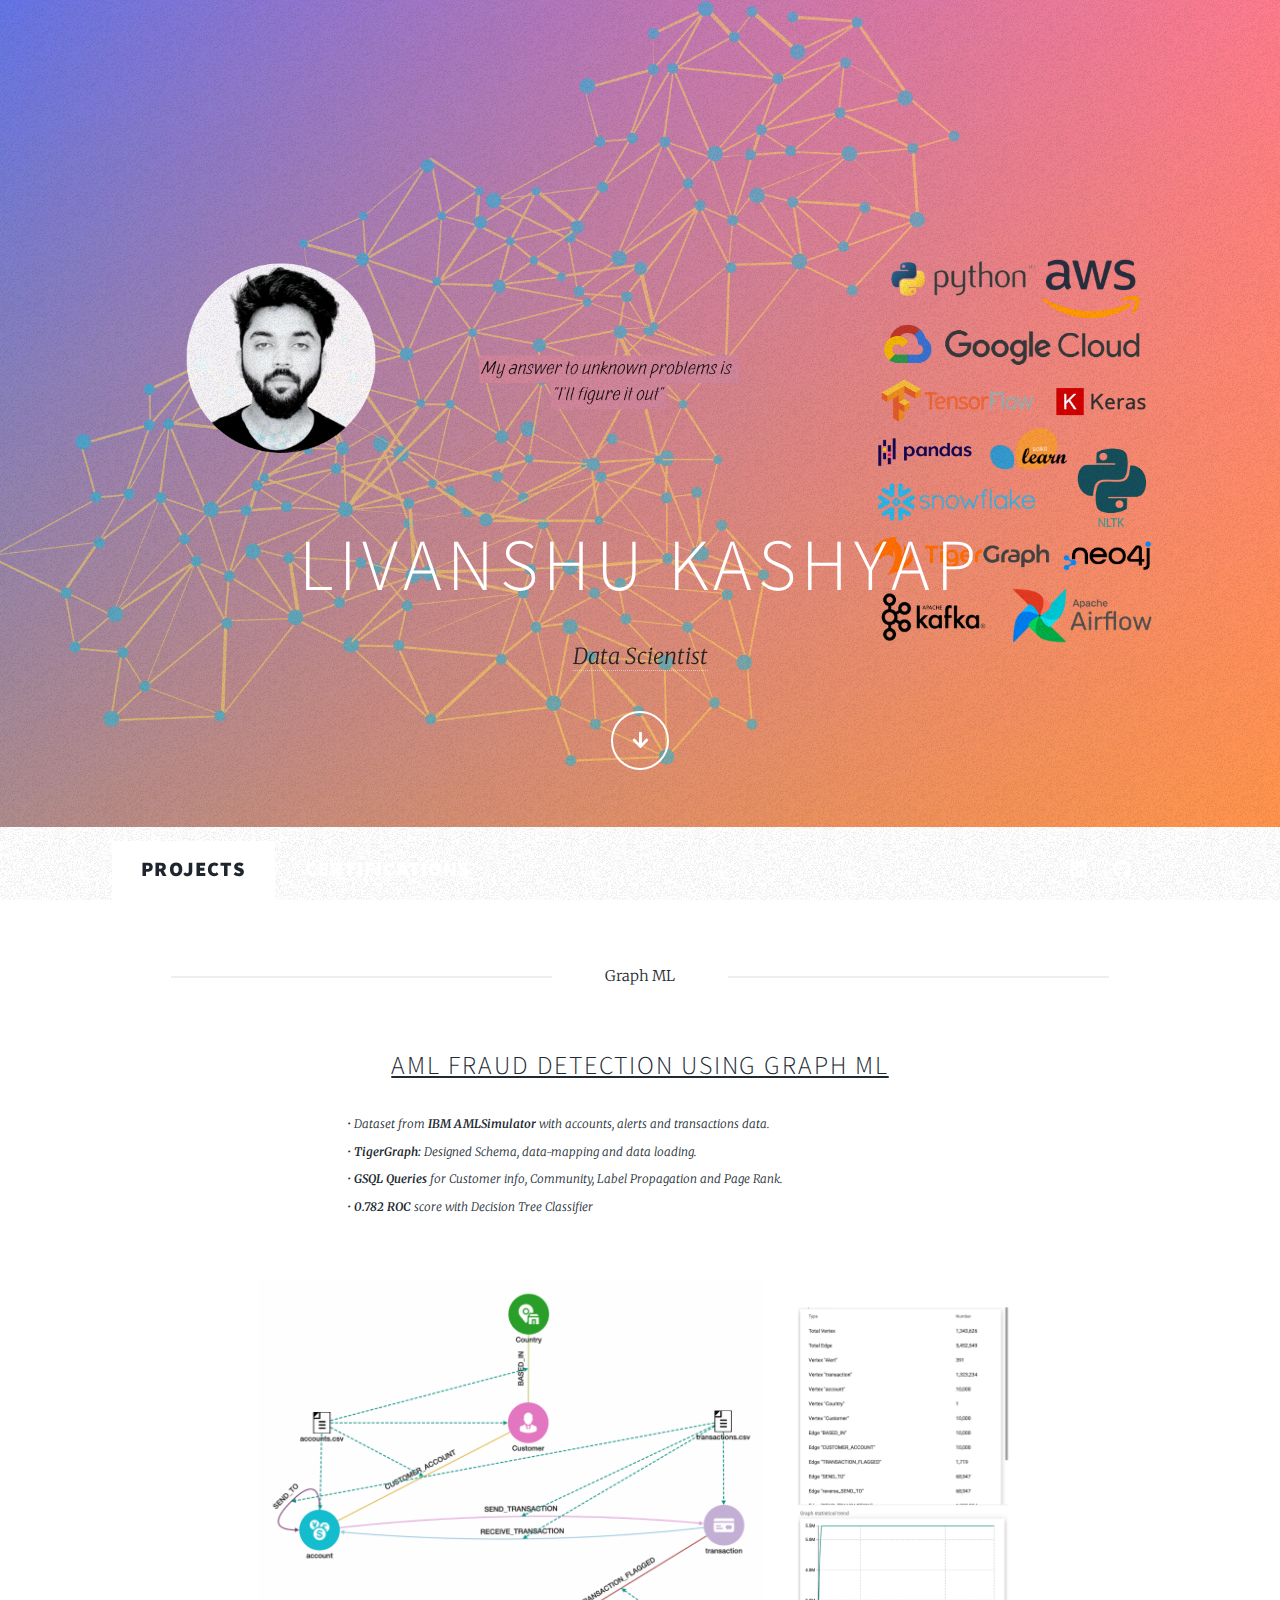
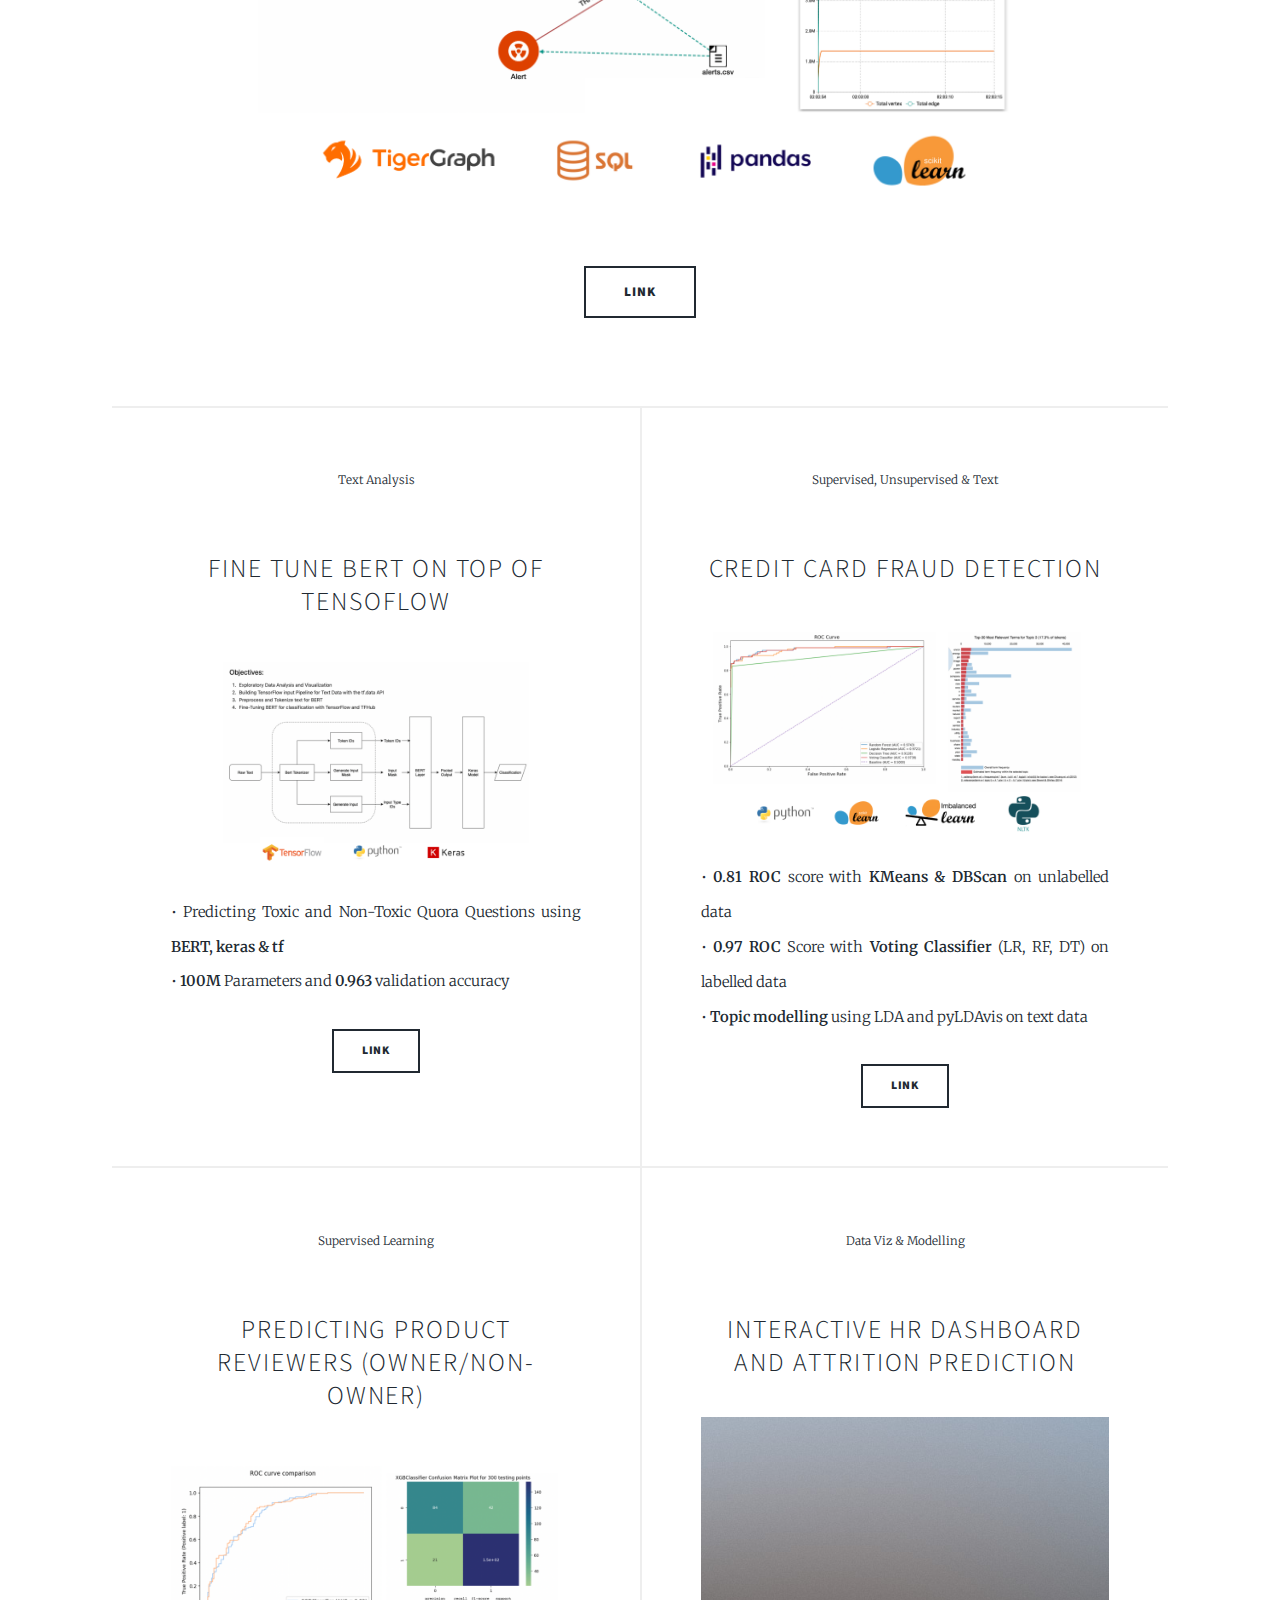
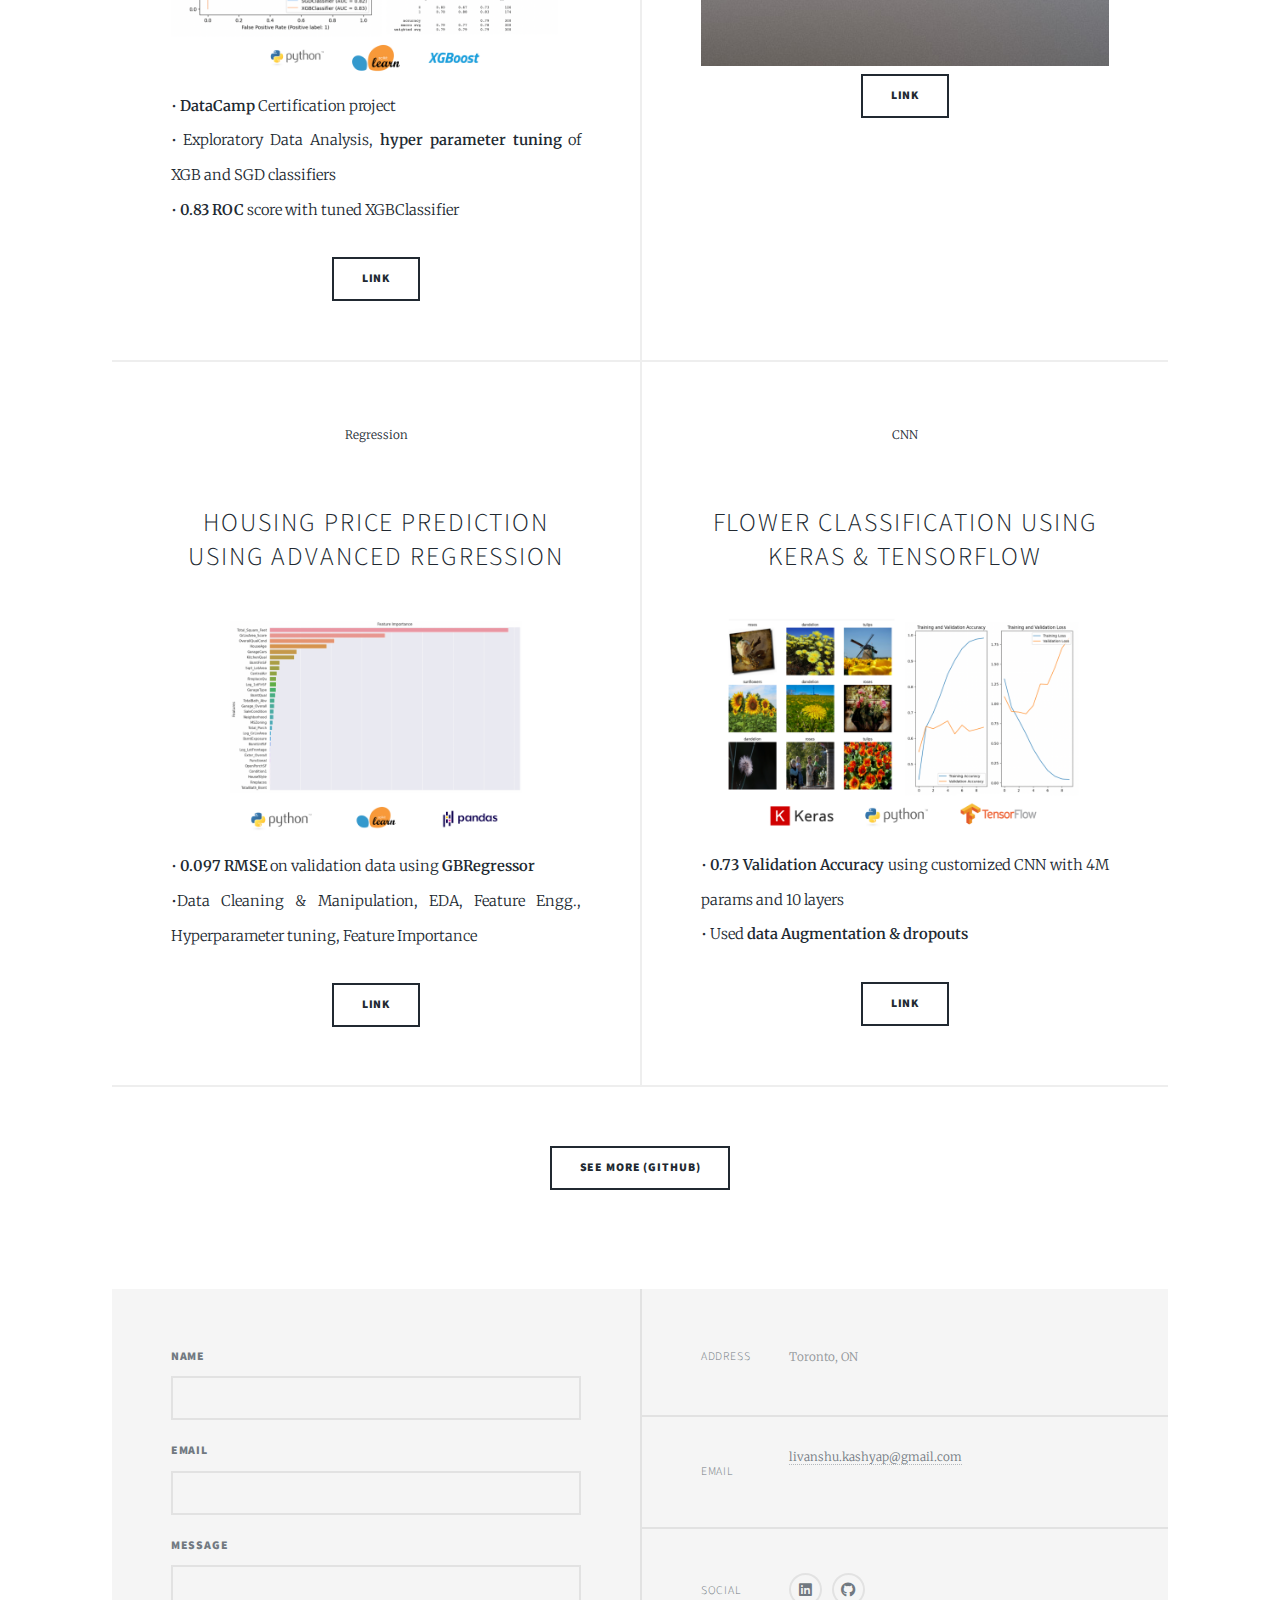
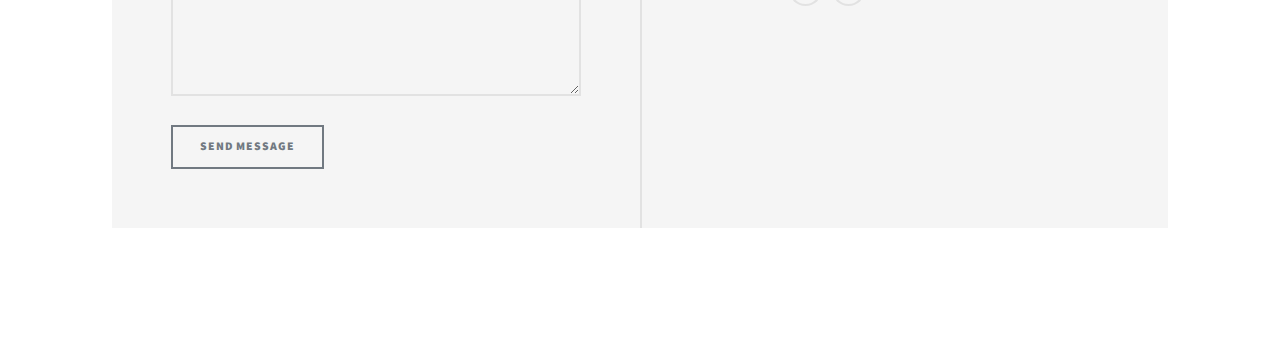
==== commit 4396872d: "updated" ====
--- a/index.html
+++ b/index.html
@@ -1,12 +1,10 @@
 <!DOCTYPE HTML>
 <!--
-	Massively by HTML5 UP
-	html5up.net | @ajlkn
-	Free for personal and commercial use under the CCA 3.0 license (html5up.net/license)
+	
 -->
 <html>
 	<head>
-		<title>Massively by HTML5 UP</title>
+		<title>Portfolio - Livanshu Kashyap</title>
 		<meta charset="utf-8" />
 		<meta name="viewport" content="width=device-width, initial-scale=1, user-scalable=no" />
 		<link rel="stylesheet" href="assets/css/main.css" />
@@ -21,7 +19,7 @@
 					<div id="intro">
 						<h1>Livanshu Kashyap<br />
 						</h1>
-						<p>Data Scientist <a href="https://html5up.net/license"> Resume</a>.</p>
+						<p><a href="https://"> Data Scientist</a></p>
 						<ul class="actions">
 							<li><a href="#header" class="button icon solid solo fa-arrow-down scrolly">Continue</a></li>
 						</ul>
@@ -37,10 +35,9 @@
 						<ul class="links">
 							<li class="active"><a href="index.html">PROJECTS</a></li>
 							<li><a href="generic.html">CERTIFICATIONS</a></li>
-							<li><a href="elements.html">EXPERIENCE</a></li>
 						</ul>
 						<ul class="icons">
-							<li><a href="#" class="icon brands fa-instagram"><span class="label">Instagram</span></a></li>
+							<li><a href="#" class="icon brands fa-linkedin"><span class="label">LinkedIn</span></a></li>
 							<li><a href="#" class="icon brands fa-github"><span class="label">GitHub</span></a></li>
 						</ul>
 					</nav>
@@ -51,14 +48,15 @@
 						<!-- Featured Post -->
 							<article class="post featured">
 								<header class="major">
-									<span class="date">PROJECT DOMAIN</span>
-									<h2><a href="#">PROJECT NAME<br />
+									<span class="date"> Graph ML </span>
+									<h2><a href="#"> <u> AML Fraud Detection using Graph ML </u> <br />
 									</a></h2>
-									<p>Aenean ornare velit lacus varius enim ullamcorper proin aliquam<br />
-									facilisis ante sed etiam magna interdum congue. Lorem ipsum dolor<br />
-									amet nullam sed etiam veroeros.</p>
+									<p> &#x2022; Dataset from <b> IBM AMLSimulator </b> with accounts, alerts and transactions data. <br>
+										&#x2022; <b>TigerGraph: </b>Designed Schema, data-mapping and data loading. <br>
+										&#x2022; <b>GSQL Queries</b> for Customer info, Community, Label Propagation and Page Rank.<br>
+										&#x2022; <b>0.782 ROC</b> score with Decision Tree Classifier</p>
 								</header>
-								<a href="#" class="image main"><img src="images/pic01.jpg" alt="" /></a>
+								<a href="#" class="image main"><img src="images/pic01.png" alt="" /></a>
 								<ul class="actions special">
 									<li><a href="#" class="button large">LINK</a></li>
 								</ul>
@@ -68,72 +66,80 @@
 							<section class="posts">
 								<article>
 									<header>
-										<span class="date">April 24, 2017</span>
-										<h2><a href="#">Sed magna<br />
-										ipsum faucibus</a></h2>
-									</header>
-									<a href="#" class="image fit"><img src="images/pic02.jpg" alt="" /></a>
-									<p>Donec eget ex magna. Interdum et malesuada fames ac ante ipsum primis in faucibus. Pellentesque venenatis dolor imperdiet dolor mattis sagittis magna etiam.</p>
-									<ul class="actions special">
-										<li><a href="#" class="button">Full Story</a></li>
-									</ul>
-								</article>
-								<article>
-									<header>
-										<span class="date">April 22, 2017</span>
-										<h2><a href="#">Primis eget<br />
-										imperdiet lorem</a></h2>
-									</header>
-									<a href="#" class="image fit"><img src="images/pic03.jpg" alt="" /></a>
-									<p>Donec eget ex magna. Interdum et malesuada fames ac ante ipsum primis in faucibus. Pellentesque venenatis dolor imperdiet dolor mattis sagittis magna etiam.</p>
-									<ul class="actions special">
-										<li><a href="#" class="button">LINK</a></li>
-									</ul>
-								</article>
-								<article>
-									<header>
-										<span class="date">April 18, 2017</span>
-										<h2><a href="#">Ante mattis<br />
-										interdum dolor</a></h2>
-									</header>
-									<a href="#" class="image fit"><img src="images/pic04.jpg" alt="" /></a>
-									<p>Donec eget ex magna. Interdum et malesuada fames ac ante ipsum primis in faucibus. Pellentesque venenatis dolor imperdiet dolor mattis sagittis magna etiam.</p>
-									<ul class="actions special">
-										<li><a href="#" class="button">Full Story</a></li>
-									</ul>
-								</article>
-								<article>
-									<header>
-										<span class="date">April 14, 2017</span>
-										<h2><a href="#">Tempus sed<br />
-										nulla imperdiet</a></h2>
+										<span class="date">Text Analysis</span>
+										<h2><a href="#">Fine Tune BERT on top of TensoFlow<br />
+										</a></h2>
+									</header>
+									<a href="#" class="image fit"><img src="images/pic02.png" alt="" /></a>
+									<p> &#x2022; Predicting Toxic and Non-Toxic Quora Questions using <b>BERT, keras & tf</b> <br>
+										&#x2022; <b>100M </b> Parameters and <b>0.963</b> validation accuracy</p>
+									<ul class="actions special">
+										<li><a href="#" class="button">Link</a></li>
+									</ul>
+								</article>
+								<article>
+									<header>
+										<span class="date">Supervised, Unsupervised & Text</span>
+										<h2><a href="#">Credit Card Fraud Detection <br />
+										</a></h2>
+									</header>
+									<a href="#" class="image fit"><img src="images/pic03.png" alt="" /></a>
+									<p> &#x2022; <b>0.81 ROC</b> score with <b>KMeans & DBScan</b> on unlabelled data <br>
+										&#x2022; <b>0.97 ROC</b> Score with <b>Voting Classifier</b> (LR, RF, DT) on labelled data <br>
+										&#x2022; <b>Topic modelling</b> using LDA and pyLDAvis on text data </p>
+									<ul class="actions special">
+										<li><a href="#" class="button">LINK</a></li>
+									</ul>
+								</article>
+								<article>
+									<header>
+										<span class="date">Supervised Learning</span>
+										<h2><a href="#">Predicting product reviewers (owner/non-owner)<br />
+									</a></h2>
+									</header>
+									<a href="https://github.com/livanshu/Data_Science_Portfolio/blob/main/Projects/Project_DataCamp_Exam_submission/notebook.ipynb" class="image fit"><img src="images/pic04.png" alt="" /></a>
+									<p> &#x2022; <b>DataCamp</b> Certification project<br>
+										&#x2022; Exploratory Data Analysis, <b>hyper parameter tuning</b> of XGB and SGD classifiers <br>
+										&#x2022; <b>0.83 ROC</b> score with tuned XGBClassifier</p>
+									<ul class="actions special">
+										<li><a href="https://github.com/livanshu/Data_Science_Portfolio/blob/main/Projects/Project_DataCamp_Exam_submission/notebook.ipynb" class="button">LINK</a></li>
+									</ul>
+								</article>
+								<article>
+									<header>
+										<span class="date">Data Viz & Modelling</span>
+										<h2><a href="#">Interactive HR Dashboard and Attrition prediction<br />
+										</a></h2>
 									</header>
 									<a href="#" class="image fit"><img src="images/pic05.jpg" alt="" /></a>
-									<p>Donec eget ex magna. Interdum et malesuada fames ac ante ipsum primis in faucibus. Pellentesque venenatis dolor imperdiet dolor mattis sagittis magna etiam.</p>
-									<ul class="actions special">
-										<li><a href="#" class="button">LINK</a></li>
-									</ul>
-								</article>
-								<article>
-									<header>
-										<span class="date">April 11, 2017</span>
-										<h2><a href="#">Odio magna<br />
-										sed consectetur</a></h2>
-									</header>
-									<a href="#" class="image fit"><img src="images/pic06.jpg" alt="" /></a>
-									<p>Donec eget ex magna. Interdum et malesuada fames ac ante ipsum primis in faucibus. Pellentesque venenatis dolor imperdiet dolor mattis sagittis magna etiam.</p>
-									<ul class="actions special">
-										<li><a href="#" class="button">Full Story</a></li>
-									</ul>
-								</article>
-								<article>
-									<header>
-										<span class="date">April 7, 2017</span>
-										<h2><a href="#">Augue lorem<br />
-										primis vestibulum</a></h2>
-									</header>
-									<a href="#" class="image fit"><img src="images/pic07.jpg" alt="" /></a>
-									<p>Donec eget ex magna. Interdum et malesuada fames ac ante ipsum primis in faucibus. Pellentesque venenatis dolor imperdiet dolor mattis sagittis magna etiam.</p>
+									<p></p>
+									<ul class="actions special">
+										<li><a href="#" class="button">LINK</a></li>
+									</ul>
+								</article>
+								<article>
+									<header>
+										<span class="date"> Regression </span>
+										<h2><a href="#"> Housing Price Prediction using advanced regression <br />
+									</a></h2>
+									</header>
+									<a href="#" class="image fit"><img src="images/pic06.png" alt="" /></a>
+									<p> &#x2022; <b>0.097 RMSE</b> on validation data using <b>GBRegressor</b> <br>
+										&#x2022;Data Cleaning & Manipulation, EDA, Feature Engg., Hyperparameter tuning, Feature Importance
+									</p>
+									<ul class="actions special">
+										<li><a href="#" class="button">LINK</a></li>
+									</ul>
+								</article>
+								<article>
+									<header>
+										<span class="date"> CNN </span>
+										<h2><a href="#"> Flower Classification using Keras & Tensorflow<br />
+										</a></h2>
+									</header>
+									<a href="#" class="image fit"><img src="images/pic07.png" alt="" /></a>
+									<p> &#x2022; <b>0.73 Validation Accuracy </b> using customized CNN with 4M params and 10 layers <br>
+										&#x2022; Used <b>data Augmentation & dropouts</b> </p>
 									<ul class="actions special">
 										<li><a href="#" class="button">LINK</a></li>
 									</ul>
@@ -141,6 +147,10 @@
 							</section>
 
 						<!-- Footer -->
+						<ul class="actions special">
+							<li><a href="#" class="button">See More (Github)</a></li>
+						</ul> <br>
+						<br>
 
 
 					</div>
@@ -171,23 +181,18 @@
 						<section class="split contact">
 							<section class="alt">
 								<h3>Address</h3>
-								<p>1234 Somewhere Road #87257<br />
-								Nashville, TN 00000-0000</p>
-							</section>
-							<section>
-								<h3>Phone</h3>
-								<p><a href="#">(000) 000-0000</a></p>
-							</section>
+								<p>Toronto, ON<br />
+								</p>
+							</section>
+							
 							<section>
 								<h3>Email</h3>
-								<p><a href="#">info@untitled.tld</a></p>
+								<p><a href="#">livanshu.kashyap@gmail.com</a></p>
 							</section>
 							<section>
 								<h3>Social</h3>
 								<ul class="icons alt">
-									<li><a href="#" class="icon brands alt fa-twitter"><span class="label">Twitter</span></a></li>
-									<li><a href="#" class="icon brands alt fa-facebook-f"><span class="label">Facebook</span></a></li>
-									<li><a href="#" class="icon brands alt fa-instagram"><span class="label">Instagram</span></a></li>
+									<li><a href="#" class="icon brands alt fa-linkedin"><span class="label">LinkedIn</span></a></li>
 									<li><a href="#" class="icon brands alt fa-github"><span class="label">GitHub</span></a></li>
 								</ul>
 							</section>
@@ -196,7 +201,7 @@
 
 				<!-- Copyright -->
 					<div id="copyright">
-						<ul><li>&copy; Untitled</li><li>Design: <a href="https://html5up.net">HTML5 UP</a></li></ul>
+						<ul><li>&copy; </li><li>Designed by: <a href="https://livanshu.github.io">LIVANSHU</a></li></ul>
 					</div>
 
 			</div>
--- a/assets/css/main.css
+++ b/assets/css/main.css
@@ -2,9 +2,7 @@
 @import url("https://fonts.googleapis.com/css?family=Merriweather:300,700,300italic,700italic|Source+Sans+Pro:900");
 
 /*
-	Massively by HTML5 UP
-	html5up.net | @ajlkn
-	Free for personal and commercial use under the CCA 3.0 license (html5up.net/license)
+	)
 */
 
 html, body, div, span, applet, object,
@@ -99,7 +97,7 @@
 	}
 
 	body {
-		background-color: #ecf5ff;
+		background-color: #ffffff;
 	}
 
 		body.is-preload *, body.is-preload *:before, body.is-preload *:after {
@@ -177,12 +175,12 @@
 
 	p {
 		text-align: justify;
-		margin: 0 0 2rem 0;
+		margin: -2rem 0 2rem 0;
 	}
 
 	h1, h2, h3, h4, h5, h6 {
 		font-family: "Source Sans Pro", Helvetica, sans-serif;
-		font-weight: 900;
+		font-weight: 300;
 		line-height: 1.5;
 		letter-spacing: 0.075em;
 		text-transform: uppercase;
@@ -2915,7 +2913,7 @@
 			display: block;
 			font-size: 0.8rem;
 			height: 1;
-			margin: 0 0 1rem 0;
+			margin: 0 0 4rem 0;
 			position: relative;
 		}
 
@@ -2930,7 +2928,7 @@
 		}
 
 		header > h2 + p {
-			font-size: 1rem;
+			font-size: 0.8rem;
 			margin-top: -0.75rem;
 		}
 
@@ -2955,7 +2953,8 @@
 
 			header.major > p {
 				margin-top: 0;
-				text-align: center;
+				margin-left: 12rem;
+				text-align: left;
 			}
 
 			header.major > .date {
@@ -3234,7 +3233,7 @@
 			width: 100%;
 			height: 100%;
 			background-color: #fefefe;
-			background-image: url("../../images/overlay.png"), linear-gradient(0deg, rgba(0, 0, 0, 0.1), rgba(0, 0, 0, 0.1)), url("../../images/bg3.png");
+			background-image: url("../../images/overlay.png"), linear-gradient(0deg, rgba(255, 255, 255, 0), rgba(0, 0, 0, 0)), url("../../images/bg01.png");
 			background-size: auto,								auto,														100% auto;
 			background-position: center,								center,														top center;
 			background-repeat: repeat,								no-repeat,													no-repeat;
@@ -3284,7 +3283,7 @@
 /* Intro */
 
 	#intro {
-		color: #ffffff;
+		color: #ffffff00;
 		padding: 8rem 4rem 6rem 4rem ;
 		-moz-align-items: center;
 		-webkit-align-items: center;
@@ -3314,11 +3313,11 @@
 	}
 
 		#intro input, #intro select, #intro textarea {
-			color: #ffffff;
+			color: #40ff00;
 		}
 
 		#intro a {
-			color: #ffffff;
+			color: #252525;
 			border-bottom-color: rgba(255, 255, 255, 0.5);
 		}
 
@@ -3328,7 +3327,7 @@
 			}
 
 		#intro strong, #intro b {
-			color: #ffffff;
+			color: #f90202;
 		}
 
 		#intro h1, #intro h2, #intro h3, #intro h4, #intro h5, #intro h6 {
@@ -3391,7 +3390,7 @@
 		}
 
 		#intro p {
-			font-size: 1.25rem;
+			font-size: 1.5rem;
 			font-style: italic;
 			margin-top: -0.25rem;
 			text-align: center;
@@ -3480,7 +3479,7 @@
 				}
 
 				#intro p {
-					font-size: 1rem;
+					font-size: 2rem;
 					margin-top: 0rem;
 				}
 
@@ -3606,7 +3605,7 @@
 /* Nav */
 
 	#nav {
-		color: #ffffff;
+		color: #18bfef;
 		display: -moz-flex;
 		display: -webkit-flex;
 		display: -ms-flex;
@@ -3615,7 +3614,7 @@
 		-webkit-transition: -webkit-transform 1s ease, opacity 1s ease;
 		-ms-transition: -ms-transform 1s ease, opacity 1s ease;
 		transition: transform 1s ease, opacity 1s ease;
-		background: rgba(255, 255, 255, 0.175);
+		background: rgba(255, 255, 255, 0);
 		height: 4rem;
 		line-height: 4rem;
 		margin: -4rem auto 0 auto;
@@ -3711,7 +3710,7 @@
 					-ms-transition: background-color 0.2s ease-in-out, color 0.2s ease-in-out;
 					transition: background-color 0.2s ease-in-out, color 0.2s ease-in-out;
 					display: block;
-					font-size: 0.8rem;
+					font-size: 1.4rem;
 					outline: none;
 					padding: 0 2rem;
 				}
@@ -3779,7 +3778,7 @@
 		}
 
 		#main > .post {
-			padding: 8rem 8rem 6rem 8rem ;
+			padding: 6rem 3rem 6rem 3rem ;
 		}
 
 			#main > .post header.major > .date {
@@ -3787,7 +3786,7 @@
 			}
 
 			#main > .post header.major > h1, #main > .post header.major h2 {
-				font-size: 4rem;
+				font-size: 2 rem;
 				line-height: 1.1;
 				margin: 0 0 2rem 0;
 			}
@@ -3816,7 +3815,7 @@
 					}
 
 					#main > .post header.major > h1, #main > .post header.major h2 {
-						font-size: 2.5rem;
+						font-size: 2rem;
 						line-height: 1.2;
 						margin: 0 0 1.5rem 0;
 					}
@@ -4337,7 +4336,7 @@
 				#footer form label,
 				#footer h3,
 				#footer p {
-					font-size: 0.9rem;
+					font-size: 2rem;
 				}
 
 		}
@@ -4383,7 +4382,7 @@
 		}
 
 	#copyright {
-		color: #ffffff;
+		color: #3b3b3b;
 		position: relative;
 		color: rgba(255, 255, 255, 0.25);
 		cursor: default;
@@ -4401,11 +4400,11 @@
 	}
 
 		#copyright input, #copyright select, #copyright textarea {
-			color: #ffffff;
+			color: #3b3b3b;
 		}
 
 		#copyright a {
-			color: #ffffff;
+			color: #3b3b3b;
 			border-bottom-color: rgba(255, 255, 255, 0.5);
 		}
 
@@ -4415,7 +4414,7 @@
 			}
 
 		#copyright strong, #copyright b {
-			color: #ffffff;
+			color: #3d3d3d;
 		}
 
 		#copyright h1, #copyright h2, #copyright h3, #copyright h4, #copyright h5, #copyright h6 {
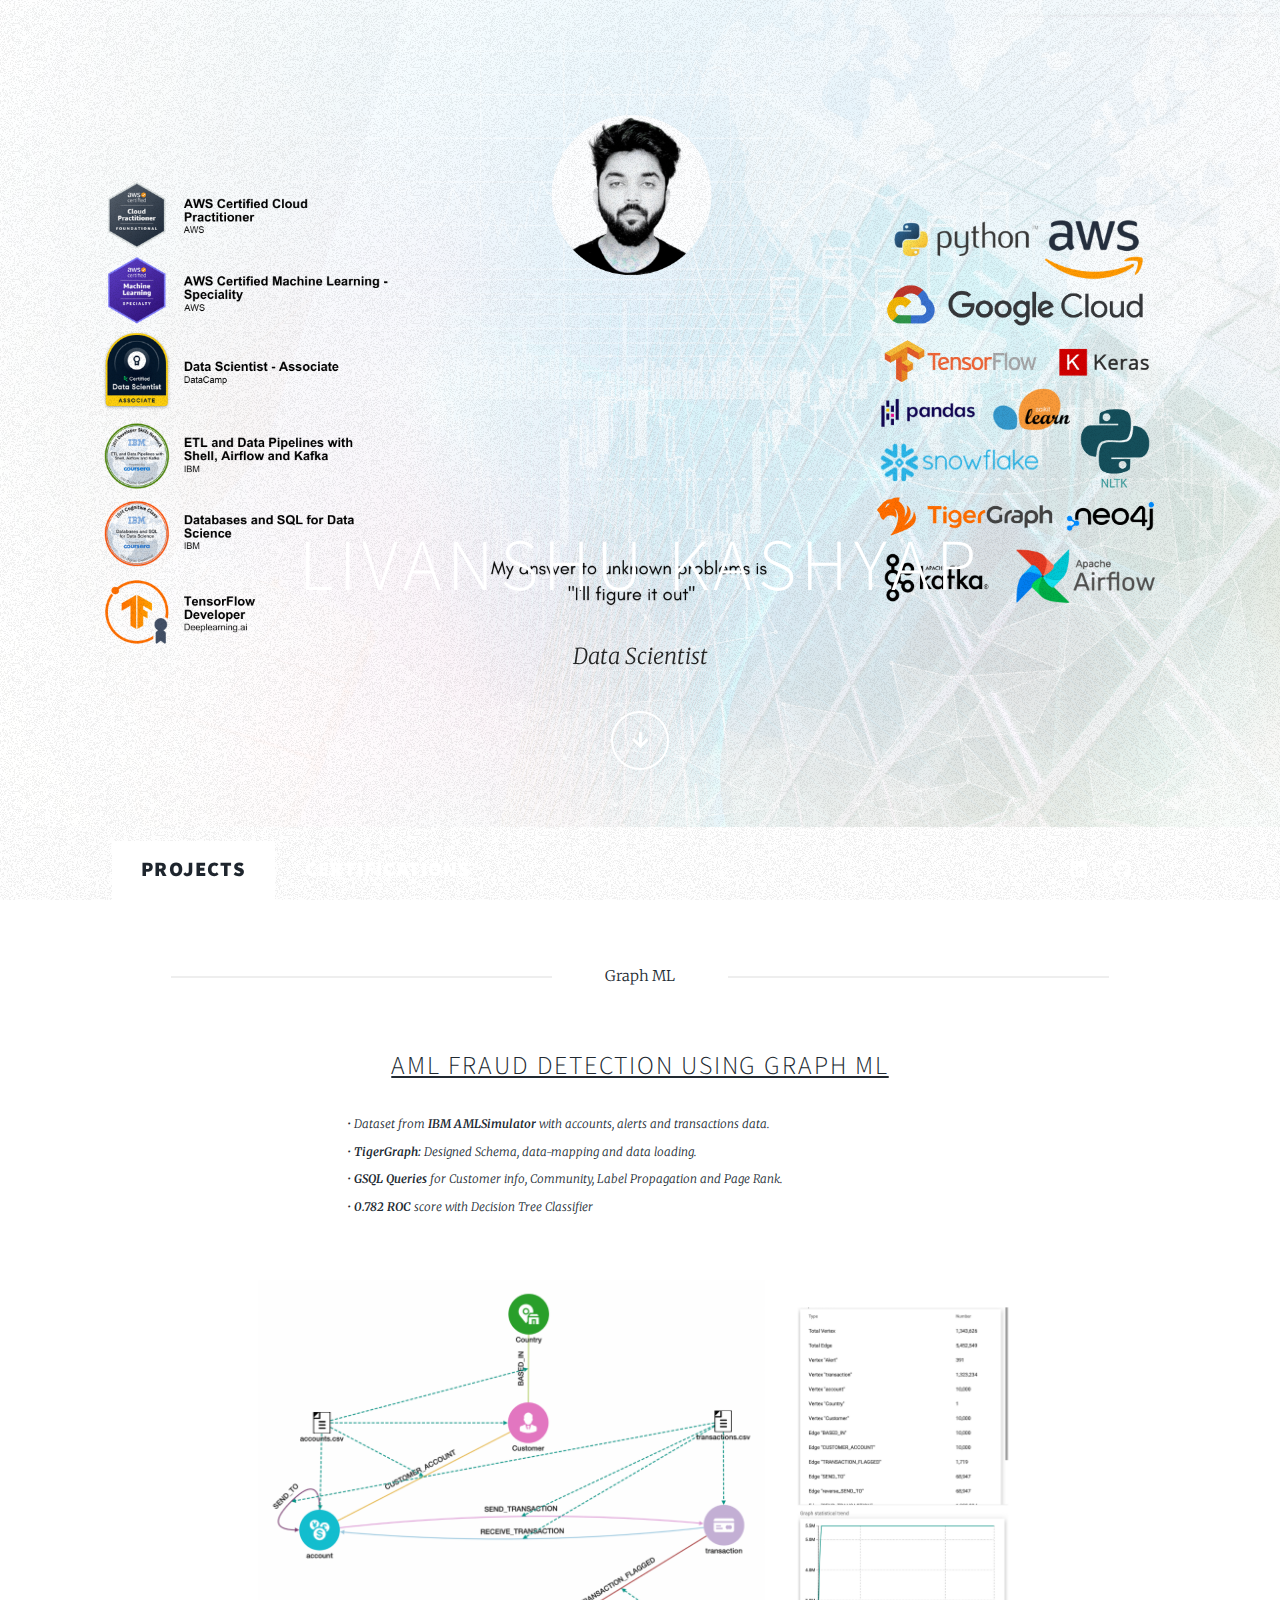
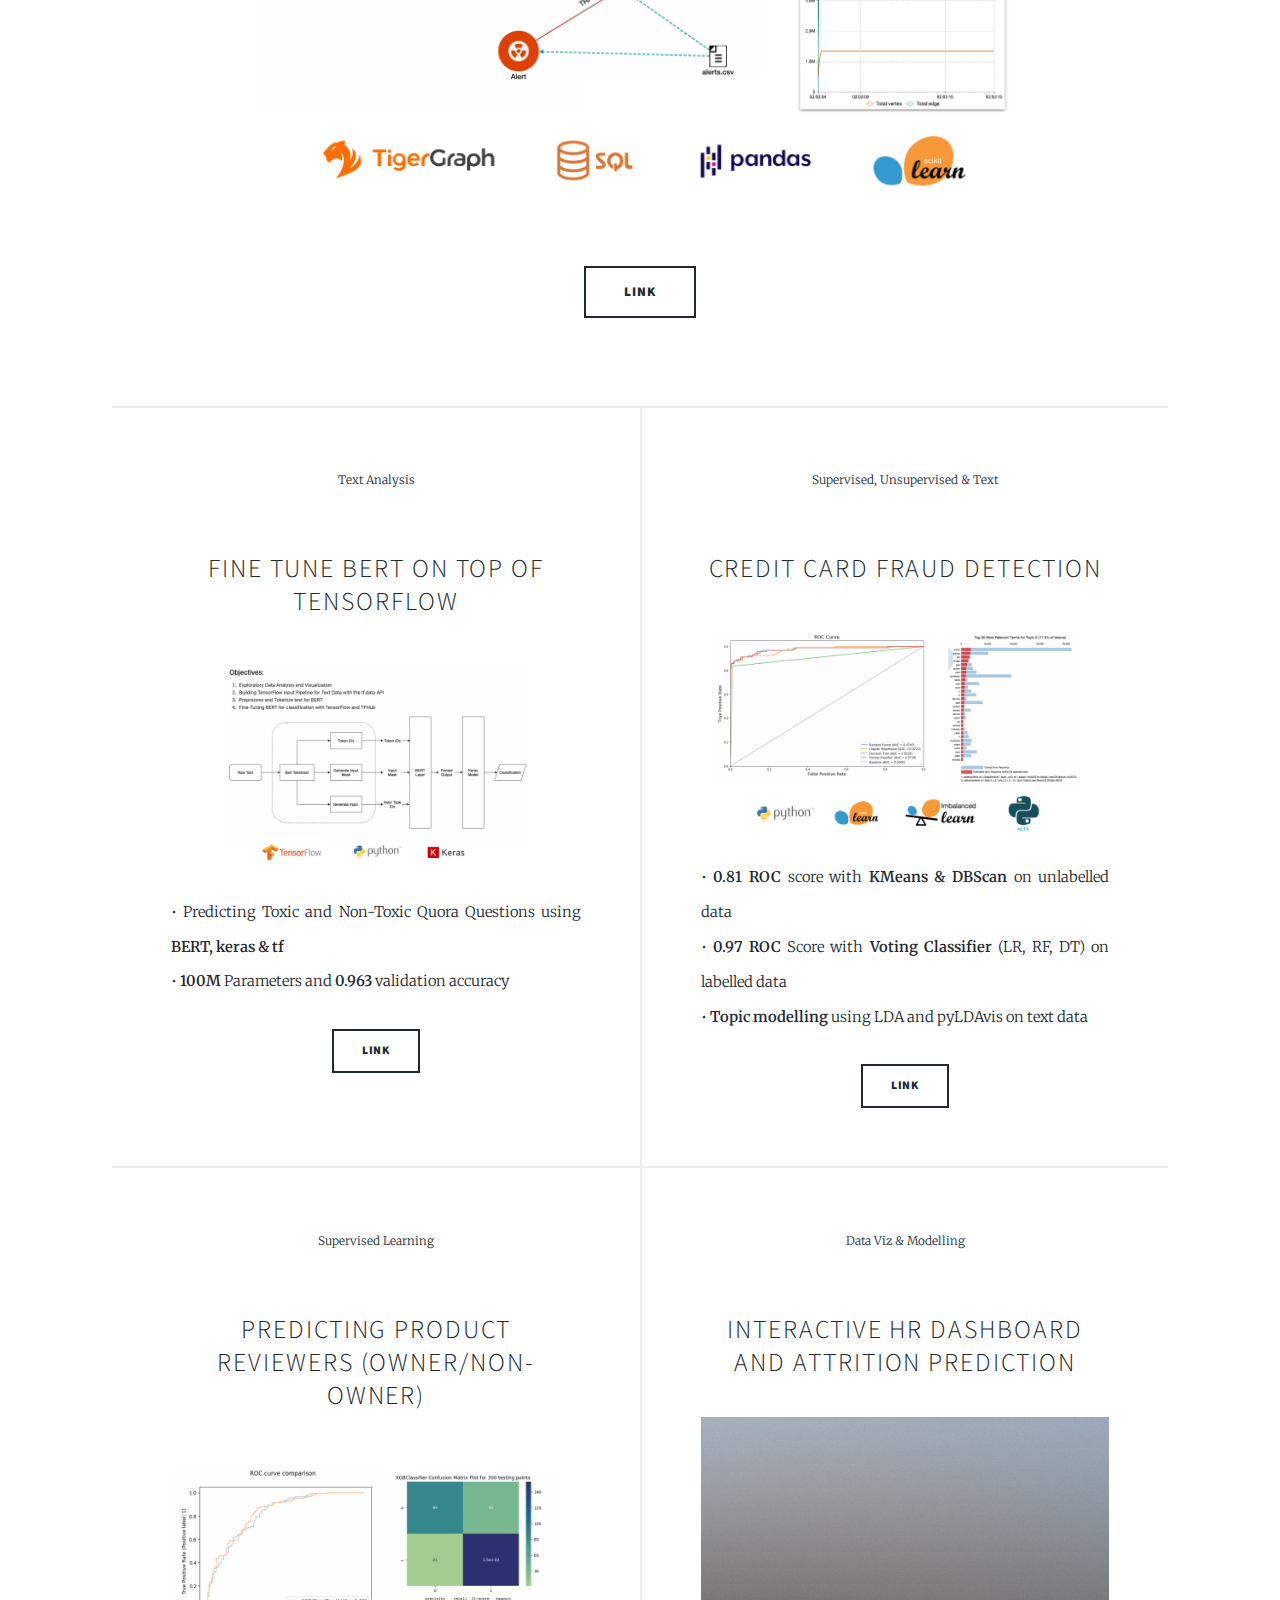
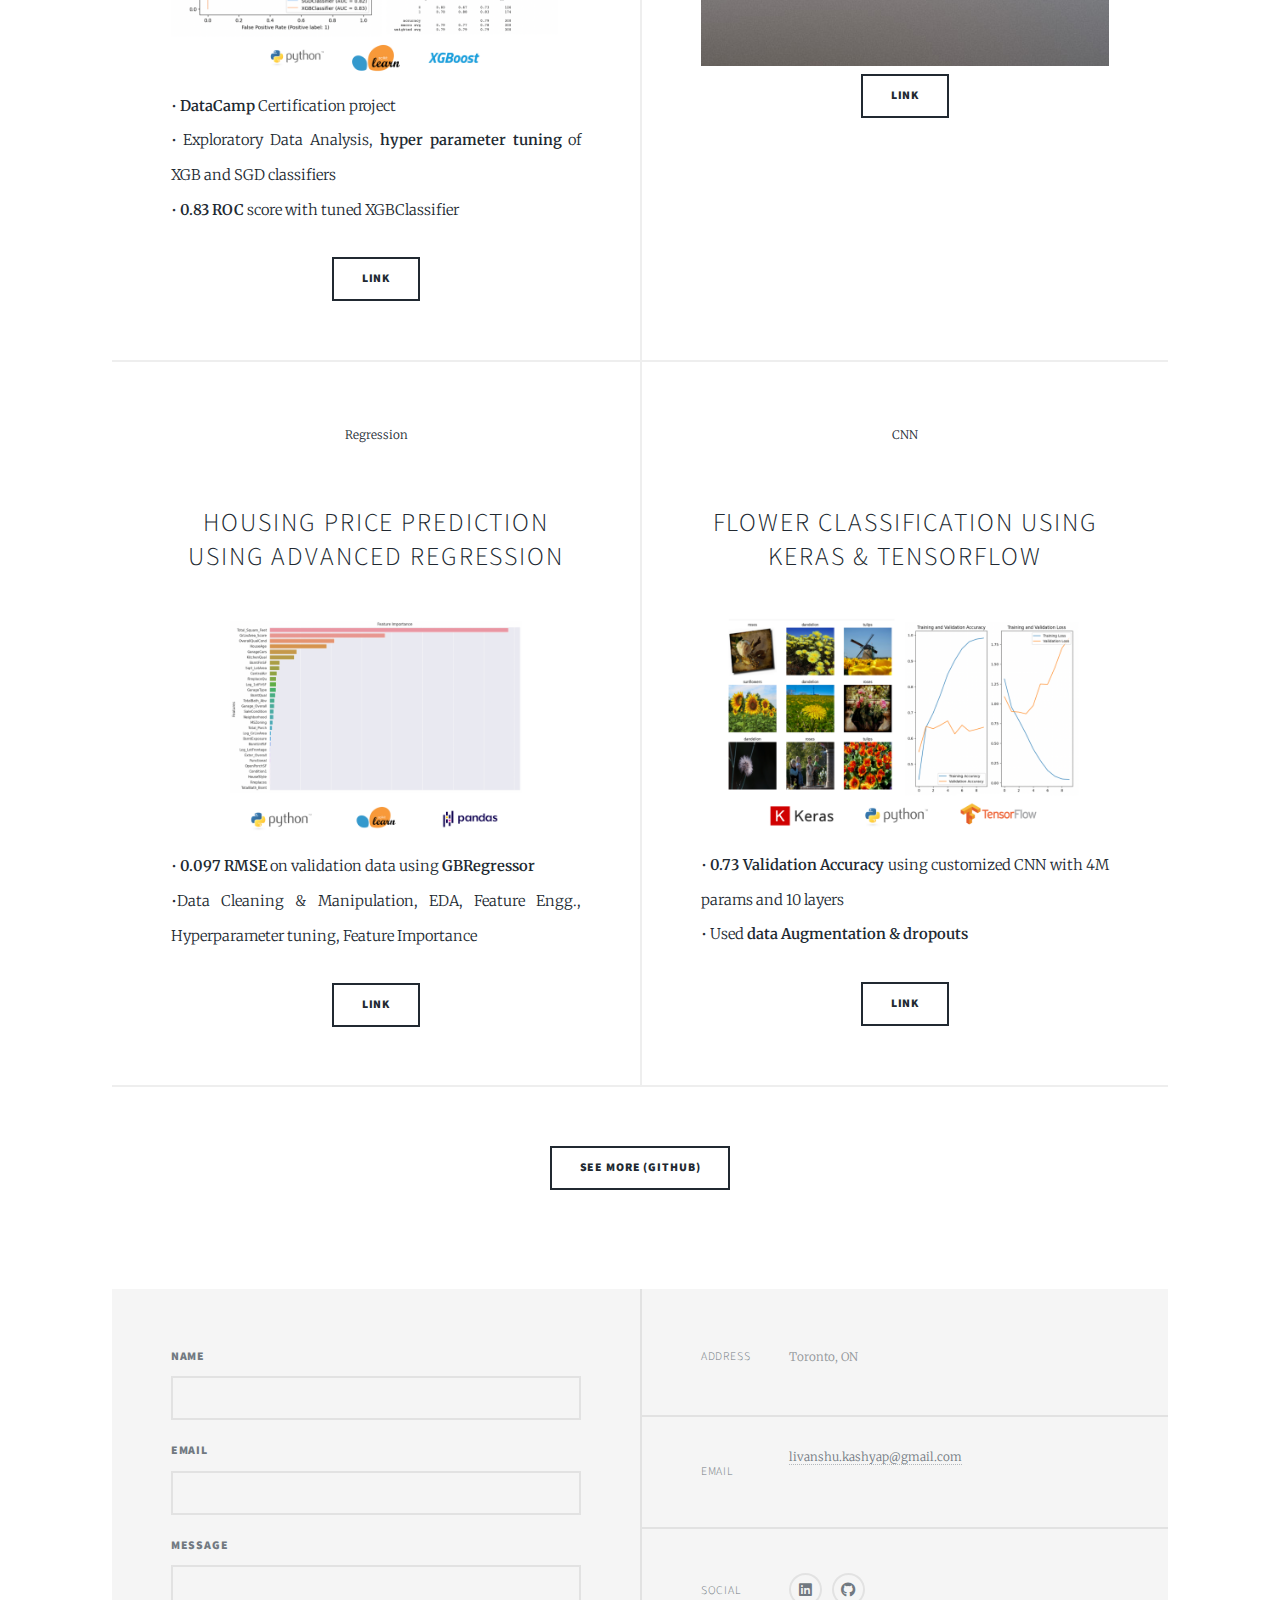
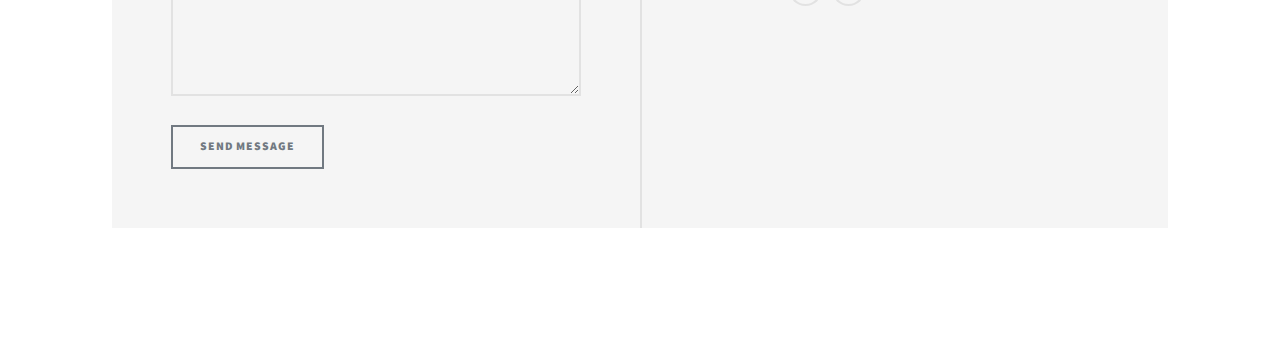
==== commit 8c3b9f45: "Added project links" ====
--- a/index.html
+++ b/index.html
@@ -49,16 +49,16 @@
 							<article class="post featured">
 								<header class="major">
 									<span class="date"> Graph ML </span>
-									<h2><a href="#"> <u> AML Fraud Detection using Graph ML </u> <br />
+									<h2><a href="https://github.com/livanshu/Data_Science_Portfolio/tree/main/Projects/AML_TigerGraph_GSQL"> <u> AML Fraud Detection using Graph ML </u> <br />
 									</a></h2>
 									<p> &#x2022; Dataset from <b> IBM AMLSimulator </b> with accounts, alerts and transactions data. <br>
 										&#x2022; <b>TigerGraph: </b>Designed Schema, data-mapping and data loading. <br>
 										&#x2022; <b>GSQL Queries</b> for Customer info, Community, Label Propagation and Page Rank.<br>
 										&#x2022; <b>0.782 ROC</b> score with Decision Tree Classifier</p>
 								</header>
-								<a href="#" class="image main"><img src="images/pic01.png" alt="" /></a>
+								<a href="https://github.com/livanshu/Data_Science_Portfolio/tree/main/Projects/AML_TigerGraph_GSQL" class="image main"><img src="images/pic01.png" alt="" /></a>
 								<ul class="actions special">
-									<li><a href="#" class="button large">LINK</a></li>
+									<li><a href="https://github.com/livanshu/Data_Science_Portfolio/tree/main/Projects/AML_TigerGraph_GSQL" class="button large">LINK</a></li>
 								</ul>
 							</article>
 
@@ -67,34 +67,34 @@
 								<article>
 									<header>
 										<span class="date">Text Analysis</span>
-										<h2><a href="#">Fine Tune BERT on top of TensoFlow<br />
-										</a></h2>
-									</header>
-									<a href="#" class="image fit"><img src="images/pic02.png" alt="" /></a>
+										<h2><a href="https://github.com/livanshu/Data_Science_Portfolio/blob/main/Projects/Project_Finetune_BERT_tensorflow/FineTuneBERT_Quora.ipynb">Fine Tune BERT on top of TensorFlow<br />
+										</a></h2>
+									</header>
+									<a href="https://github.com/livanshu/Data_Science_Portfolio/blob/main/Projects/Project_Finetune_BERT_tensorflow/FineTuneBERT_Quora.ipynb" class="image fit"><img src="images/pic02.png" alt="" /></a>
 									<p> &#x2022; Predicting Toxic and Non-Toxic Quora Questions using <b>BERT, keras & tf</b> <br>
 										&#x2022; <b>100M </b> Parameters and <b>0.963</b> validation accuracy</p>
 									<ul class="actions special">
-										<li><a href="#" class="button">Link</a></li>
+										<li><a href="https://github.com/livanshu/Data_Science_Portfolio/blob/main/Projects/Project_Finetune_BERT_tensorflow/FineTuneBERT_Quora.ipynb" class="button">Link</a></li>
 									</ul>
 								</article>
 								<article>
 									<header>
 										<span class="date">Supervised, Unsupervised & Text</span>
-										<h2><a href="#">Credit Card Fraud Detection <br />
-										</a></h2>
-									</header>
-									<a href="#" class="image fit"><img src="images/pic03.png" alt="" /></a>
+										<h2><a href="https://github.com/livanshu/Data_Science_Portfolio/blob/main/Projects/fraud-detection.ipynb">Credit Card Fraud Detection <br />
+										</a></h2>
+									</header>
+									<a href="https://github.com/livanshu/Data_Science_Portfolio/blob/main/Projects/fraud-detection.ipynb" class="image fit"><img src="images/pic03.png" alt="" /></a>
 									<p> &#x2022; <b>0.81 ROC</b> score with <b>KMeans & DBScan</b> on unlabelled data <br>
 										&#x2022; <b>0.97 ROC</b> Score with <b>Voting Classifier</b> (LR, RF, DT) on labelled data <br>
 										&#x2022; <b>Topic modelling</b> using LDA and pyLDAvis on text data </p>
 									<ul class="actions special">
-										<li><a href="#" class="button">LINK</a></li>
+										<li><a href="https://github.com/livanshu/Data_Science_Portfolio/blob/main/Projects/fraud-detection.ipynb" class="button">LINK</a></li>
 									</ul>
 								</article>
 								<article>
 									<header>
 										<span class="date">Supervised Learning</span>
-										<h2><a href="#">Predicting product reviewers (owner/non-owner)<br />
+										<h2><a href="https://github.com/livanshu/Data_Science_Portfolio/blob/main/Projects/Project_DataCamp_Exam_submission/notebook.ipynb">Predicting product reviewers (owner/non-owner)<br />
 									</a></h2>
 									</header>
 									<a href="https://github.com/livanshu/Data_Science_Portfolio/blob/main/Projects/Project_DataCamp_Exam_submission/notebook.ipynb" class="image fit"><img src="images/pic04.png" alt="" /></a>
@@ -120,28 +120,28 @@
 								<article>
 									<header>
 										<span class="date"> Regression </span>
-										<h2><a href="#"> Housing Price Prediction using advanced regression <br />
+										<h2><a href="https://github.com/livanshu/Data_Science_Portfolio/blob/main/Projects/Housing_Price_Advanced_Regression/Project_house_price_advanced_regression_techniques_V1_1-4.ipynb"> Housing Price Prediction using advanced regression <br />
 									</a></h2>
 									</header>
-									<a href="#" class="image fit"><img src="images/pic06.png" alt="" /></a>
+									<a href="https://github.com/livanshu/Data_Science_Portfolio/blob/main/Projects/Housing_Price_Advanced_Regression/Project_house_price_advanced_regression_techniques_V1_1-4.ipynb" class="image fit"><img src="images/pic06.png" alt="" /></a>
 									<p> &#x2022; <b>0.097 RMSE</b> on validation data using <b>GBRegressor</b> <br>
 										&#x2022;Data Cleaning & Manipulation, EDA, Feature Engg., Hyperparameter tuning, Feature Importance
 									</p>
 									<ul class="actions special">
-										<li><a href="#" class="button">LINK</a></li>
+										<li><a href="https://github.com/livanshu/Data_Science_Portfolio/blob/main/Projects/Housing_Price_Advanced_Regression/Project_house_price_advanced_regression_techniques_V1_1-4.ipynb" class="button">LINK</a></li>
 									</ul>
 								</article>
 								<article>
 									<header>
 										<span class="date"> CNN </span>
-										<h2><a href="#"> Flower Classification using Keras & Tensorflow<br />
-										</a></h2>
-									</header>
-									<a href="#" class="image fit"><img src="images/pic07.png" alt="" /></a>
+										<h2><a href="https://github.com/livanshu/Data_Science_Portfolio/blob/main/Projects/Project_Keras_Classification.ipynb"> Flower Classification using Keras & Tensorflow<br />
+										</a></h2>
+									</header>
+									<a href="https://github.com/livanshu/Data_Science_Portfolio/blob/main/Projects/Project_Keras_Classification.ipynb" class="image fit"><img src="images/pic07.png" alt="" /></a>
 									<p> &#x2022; <b>0.73 Validation Accuracy </b> using customized CNN with 4M params and 10 layers <br>
 										&#x2022; Used <b>data Augmentation & dropouts</b> </p>
 									<ul class="actions special">
-										<li><a href="#" class="button">LINK</a></li>
+										<li><a href="https://github.com/livanshu/Data_Science_Portfolio/blob/main/Projects/Project_Keras_Classification.ipynb" class="button">LINK</a></li>
 									</ul>
 								</article>
 							</section>
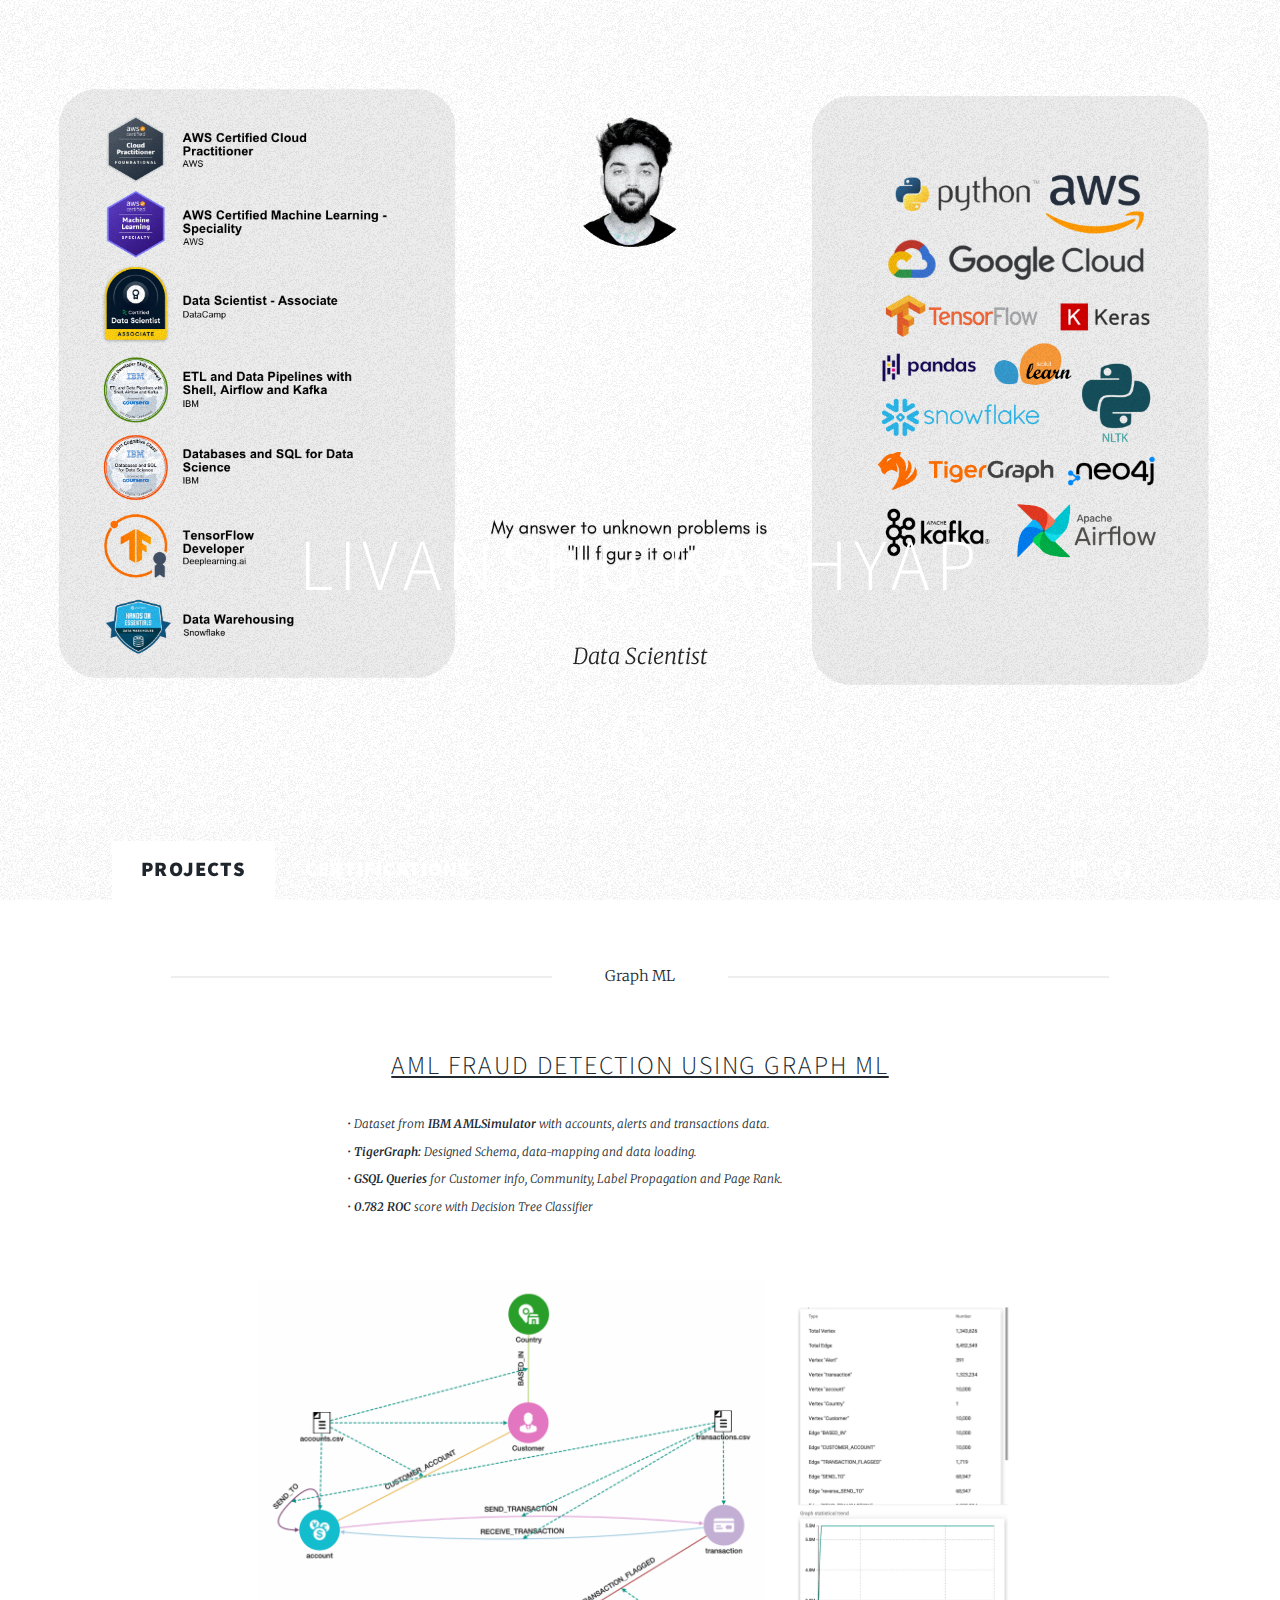
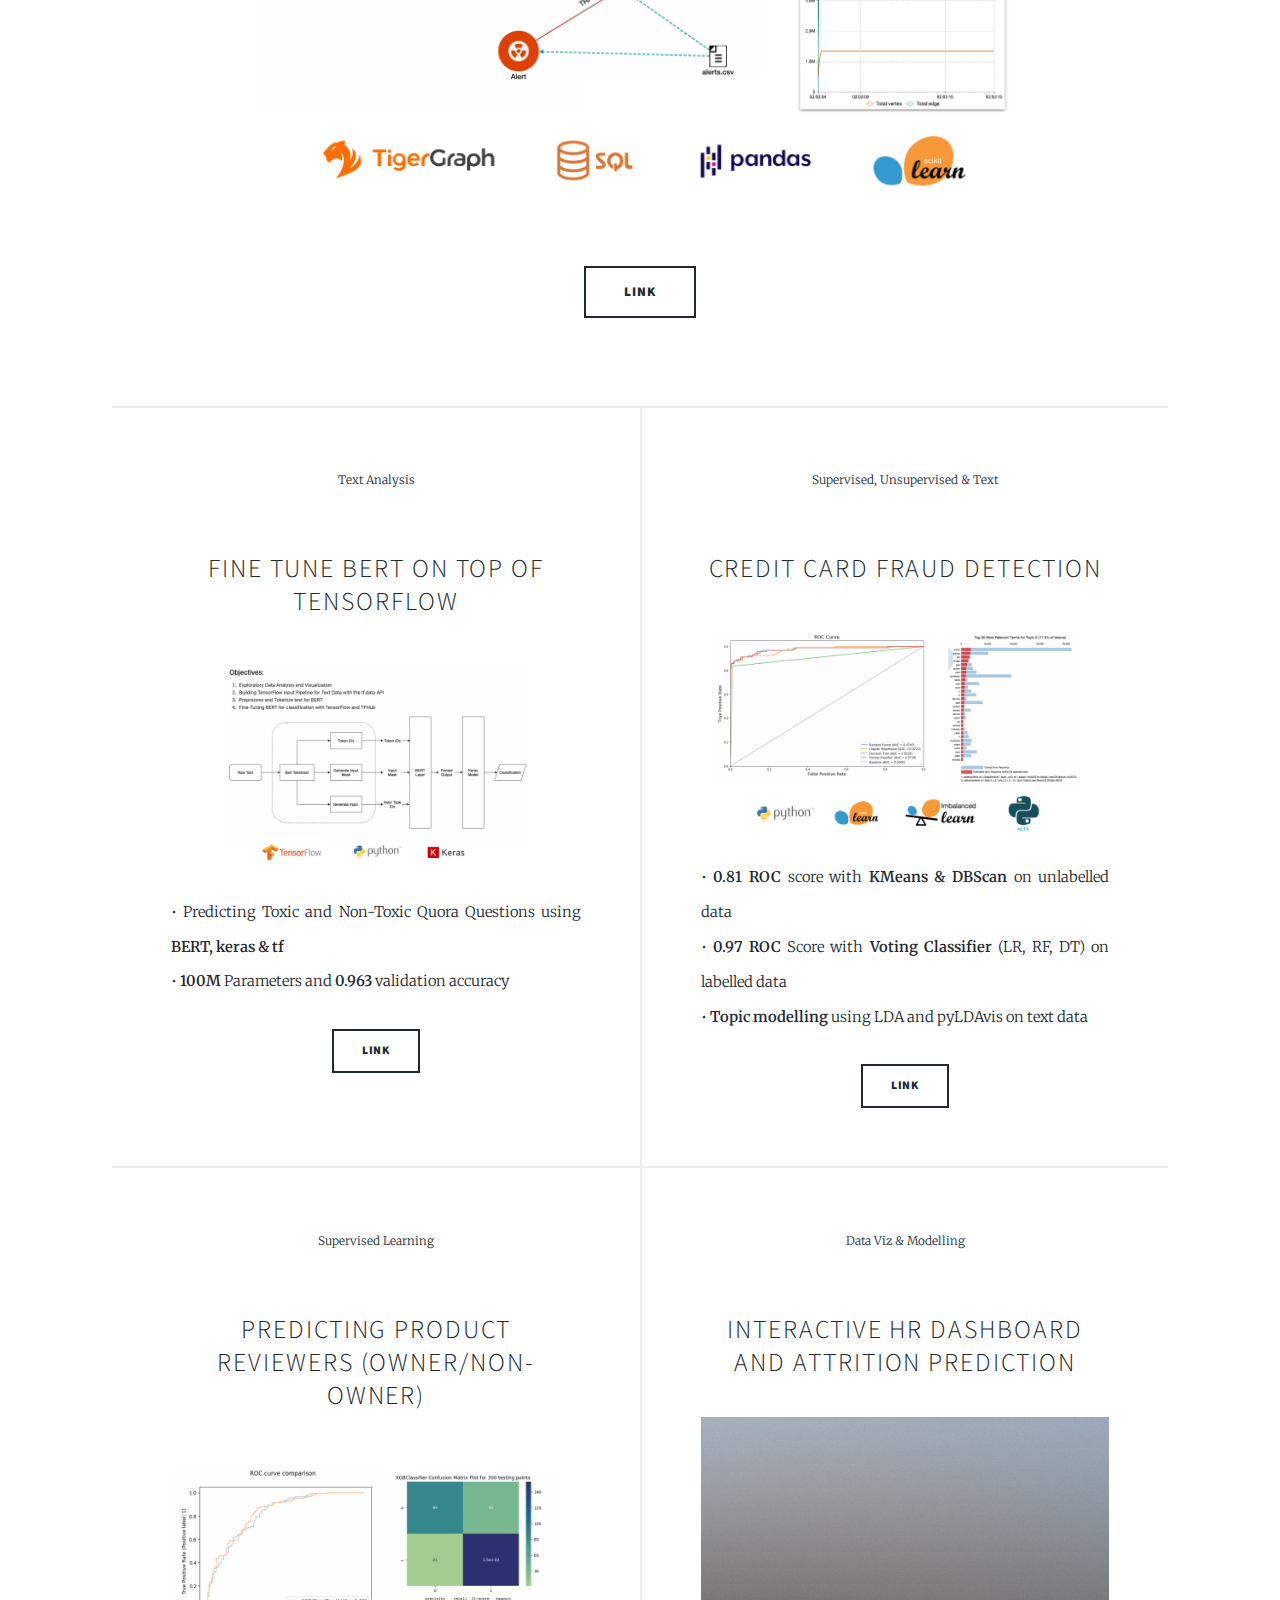
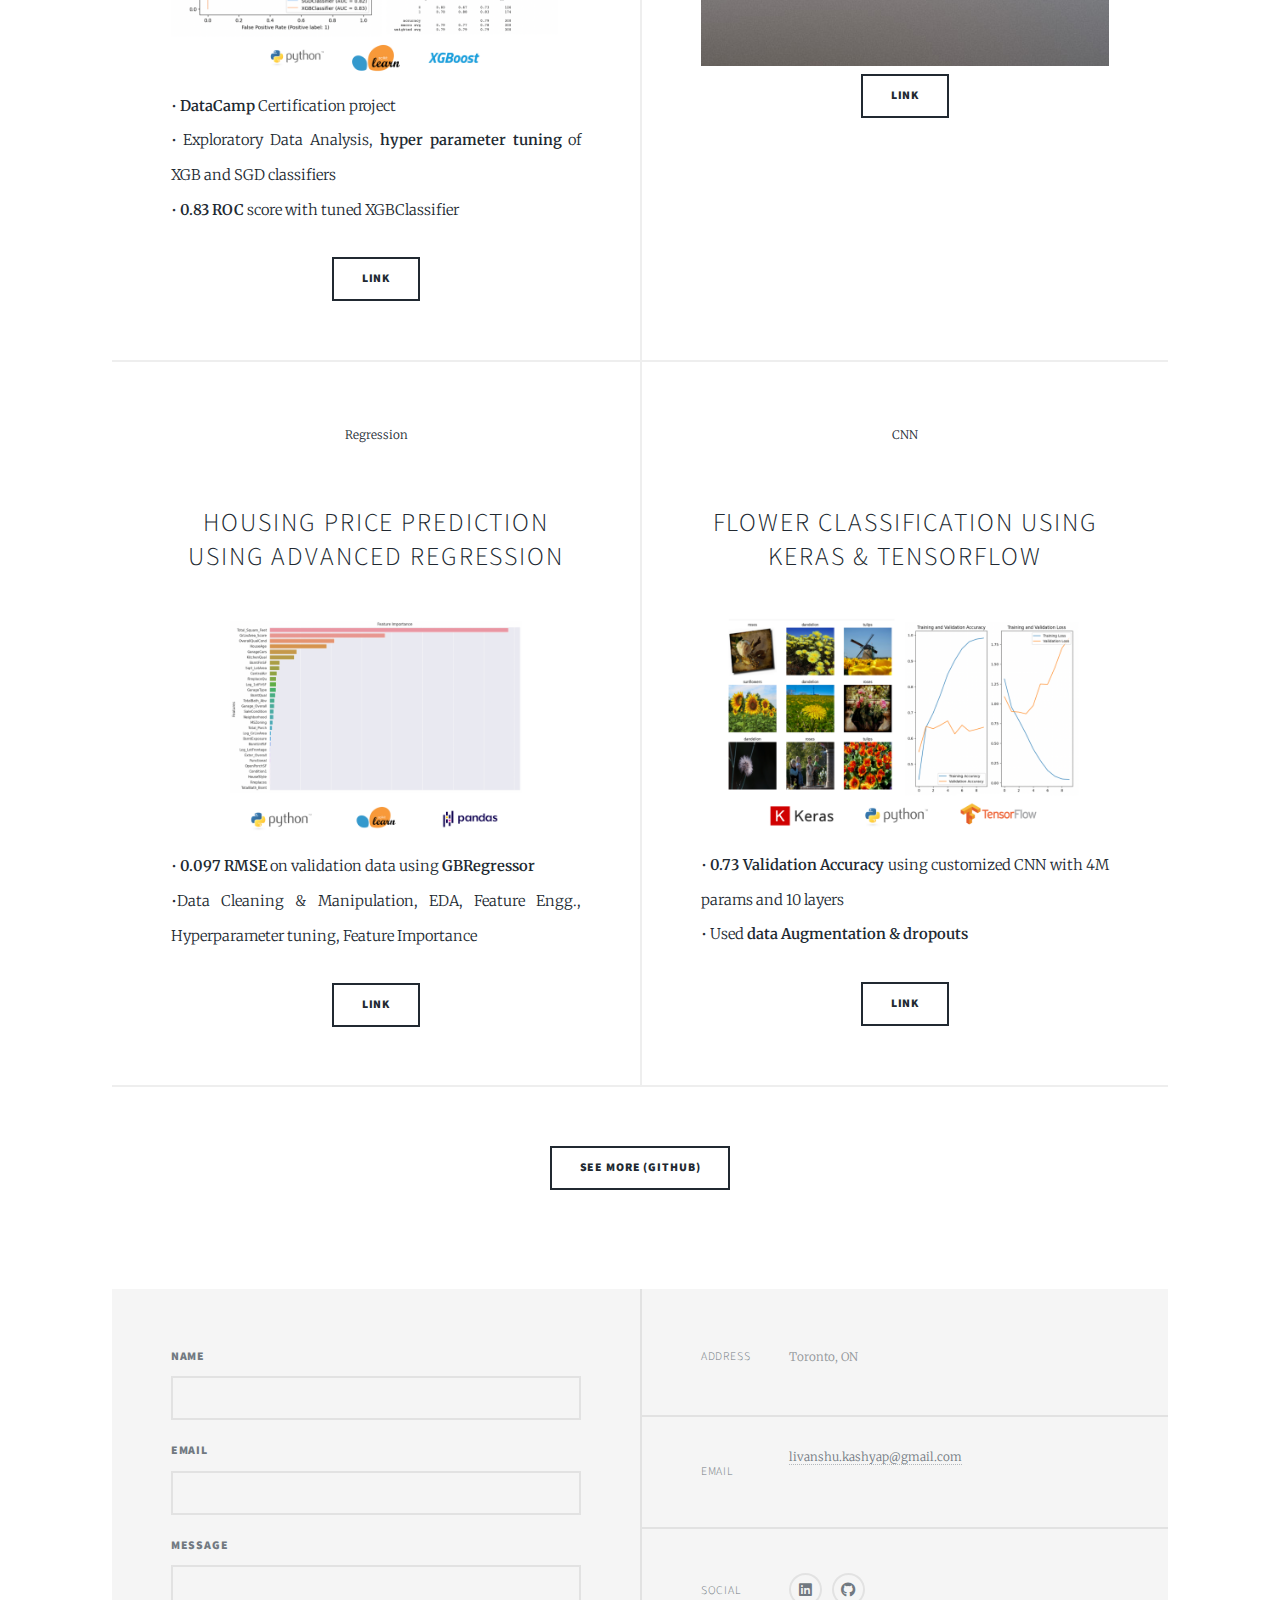
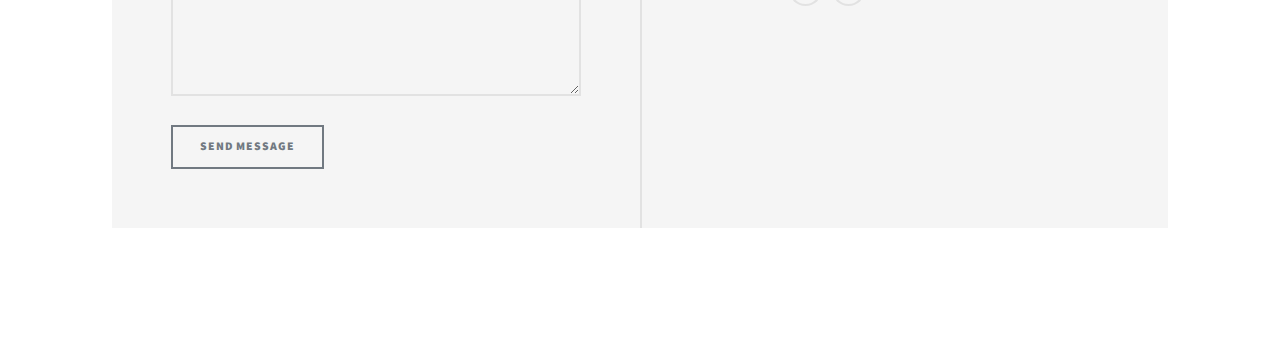
==== commit 879c6101: "commit" ====
--- a/index.html
+++ b/index.html
@@ -192,8 +192,8 @@
 							<section>
 								<h3>Social</h3>
 								<ul class="icons alt">
-									<li><a href="#" class="icon brands alt fa-linkedin"><span class="label">LinkedIn</span></a></li>
-									<li><a href="#" class="icon brands alt fa-github"><span class="label">GitHub</span></a></li>
+									<li><a href="https://www.linkedin.com/in/livanshu" class="icon brands alt fa-linkedin"><span class="label">LinkedIn</span></a></li>
+									<li><a href="https://livanshu.github.io" class="icon brands alt fa-github"><span class="label">GitHub</span></a></li>
 								</ul>
 							</section>
 						</section>
